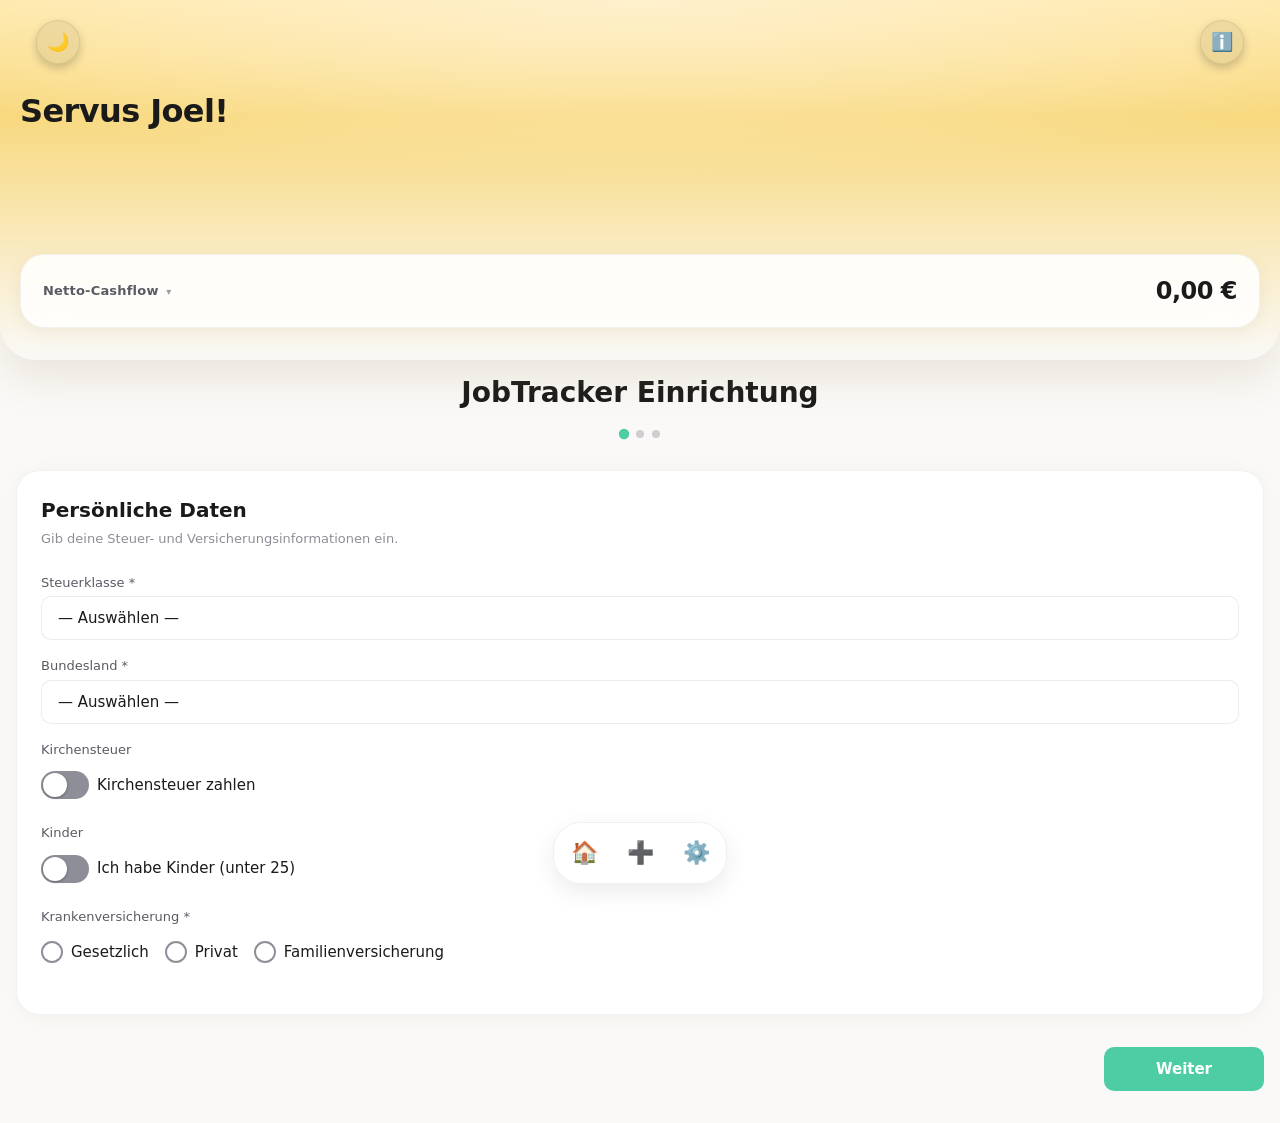
==== index.html @ dda72573 "v3.1.0 — gradient header, light mode warmth, layout cleanup" ====
<!DOCTYPE html>
<html lang="de">
<head>
  <meta charset="UTF-8">
  <meta name="viewport" content="width=device-width, initial-scale=1.0, user-scalable=no">
  <meta name="theme-color" content="#0a0a1a">
  <meta name="apple-mobile-web-app-capable" content="yes">
  <meta name="apple-mobile-web-app-status-bar-style" content="black-translucent">
  <meta name="apple-mobile-web-app-title" content="JobTracker">
  <link rel="manifest" href="manifest.json">
  <link rel="apple-touch-icon" href="icons/icon-192.png">
  <link rel="stylesheet" href="style.css?v=3.1.0">
  
  <!-- Apple Touch Startup Images for modern iPhones (high-fidelity glowing inline SVGs) -->
  <link rel="apple-touch-startup-image" href="data:image/svg+xml;utf8,<svg xmlns='http://www.w3.org/2000/svg' width='393' height='852' viewBox='0 0 393 852'><rect width='100%25' height='100%25' fill='%230a0a1a'/><g transform='translate(196.5, 426)'><circle r='50' fill='%230f0f2f' stroke='%234ecca3' stroke-width='2'/><path d='M-15,-10 h30 a3,3 0 0,1 3,3 v20 a3,3 0 0,1 -3,3 h-30 a3,3 0 0,1 -3,-3 v-20 a3,3 0 0,1 3,-3' fill='none' stroke='%234ecca3' stroke-width='2.5'/><path d='M-7,-10 v-4 a2,2 0 0,1 2,-2 h10 a2,2 0 0,1 2,2 v4' fill='none' stroke='%234ecca3' stroke-width='2'/><text y='90' font-family='-apple-system, BlinkMacSystemFont, sans-serif' font-size='24' font-weight='bold' fill='%23ffffff' text-anchor='middle' letter-spacing='1'>JobTracker</text><text y='115' font-family='-apple-system, BlinkMacSystemFont, sans-serif' font-size='12' fill='%23a0a0b0' text-anchor='middle'>Mobiles Schicht-Tracking</text></g></svg>" media='(device-width: 393px) and (device-height: 852px) and (-webkit-device-pixel-ratio: 3)'>
  <link rel="apple-touch-startup-image" href="data:image/svg+xml;utf8,<svg xmlns='http://www.w3.org/2000/svg' width='430' height='932' viewBox='0 0 430 932'><rect width='100%25' height='100%25' fill='%230a0a1a'/><g transform='translate(215, 466)'><circle r='50' fill='%230f0f2f' stroke='%234ecca3' stroke-width='2'/><path d='M-15,-10 h30 a3,3 0 0,1 3,3 v20 a3,3 0 0,1 -3,3 h-30 a3,3 0 0,1 -3,-3 v-20 a3,3 0 0,1 3,-3' fill='none' stroke='%234ecca3' stroke-width='2.5'/><path d='M-7,-10 v-4 a2,2 0 0,1 2,-2 h10 a2,2 0 0,1 2,2 v4' fill='none' stroke='%234ecca3' stroke-width='2'/><text y='90' font-family='-apple-system, BlinkMacSystemFont, sans-serif' font-size='24' font-weight='bold' fill='%23ffffff' text-anchor='middle' letter-spacing='1'>JobTracker</text><text y='115' font-family='-apple-system, BlinkMacSystemFont, sans-serif' font-size='12' fill='%23a0a0b0' text-anchor='middle'>Mobiles Schicht-Tracking</text></g></svg>" media='(device-width: 430px) and (device-height: 932px) and (-webkit-device-pixel-ratio: 3)'>
  <link rel="apple-touch-startup-image" href="data:image/svg+xml;utf8,<svg xmlns='http://www.w3.org/2000/svg' width='390' height='844' viewBox='0 0 390 844'><rect width='100%25' height='100%25' fill='%230a0a1a'/><g transform='translate(195, 422)'><circle r='50' fill='%230f0f2f' stroke='%234ecca3' stroke-width='2'/><path d='M-15,-10 h30 a3,3 0 0,1 3,3 v20 a3,3 0 0,1 -3,3 h-30 a3,3 0 0,1 -3,-3 v-20 a3,3 0 0,1 3,-3' fill='none' stroke='%234ecca3' stroke-width='2.5'/><path d='M-7,-10 v-4 a2,2 0 0,1 2,-2 h10 a2,2 0 0,1 2,2 v4' fill='none' stroke='%234ecca3' stroke-width='2'/><text y='90' font-family='-apple-system, BlinkMacSystemFont, sans-serif' font-size='24' font-weight='bold' fill='%23ffffff' text-anchor='middle' letter-spacing='1'>JobTracker</text><text y='115' font-family='-apple-system, BlinkMacSystemFont, sans-serif' font-size='12' fill='%23a0a0b0' text-anchor='middle'>Mobiles Schicht-Tracking</text></g></svg>" media='(device-width: 390px) and (device-height: 844px) and (-webkit-device-pixel-ratio: 3)'>
  <link rel="apple-touch-startup-image" href="data:image/svg+xml;utf8,<svg xmlns='http://www.w3.org/2000/svg' width='375' height='812' viewBox='0 0 375 812'><rect width='100%25' height='100%25' fill='%230a0a1a'/><g transform='translate(187.5, 406)'><circle r='50' fill='%230f0f2f' stroke='%234ecca3' stroke-width='2'/><path d='M-15,-10 h30 a3,3 0 0,1 3,3 v20 a3,3 0 0,1 -3,3 h-30 a3,3 0 0,1 -3,-3 v-20 a3,3 0 0,1 3,-3' fill='none' stroke='%234ecca3' stroke-width='2.5'/><path d='M-7,-10 v-4 a2,2 0 0,1 2,-2 h10 a2,2 0 0,1 2,2 v4' fill='none' stroke='%234ecca3' stroke-width='2'/><text y='90' font-family='-apple-system, BlinkMacSystemFont, sans-serif' font-size='24' font-weight='bold' fill='%23ffffff' text-anchor='middle' letter-spacing='1'>JobTracker</text><text y='115' font-family='-apple-system, BlinkMacSystemFont, sans-serif' font-size='12' fill='%23a0a0b0' text-anchor='middle'>Mobiles Schicht-Tracking</text></g></svg>" media='(device-width: 375px) and (device-height: 812px) and (-webkit-device-pixel-ratio: 3)'>

  <title>JobTracker</title>
</head>
<body>
  <!-- Header Bar -->
  <header class="app-header">
    <div class="app-header__top">
      <button type="button" id="header-theme-toggle-btn" class="header-menu-btn" aria-label="Theme wechseln">🌙</button>
      <button type="button" id="header-rules-info-btn" class="header-menu-btn header-info-circle-btn" aria-label="Arbeitsrecht-Info">ℹ️</button>
    </div>
    <div class="app-header__greeting-row">
      <h1 class="header-greeting" id="header-greeting-title">Servus Joel!</h1>
    </div>
    <div class="header-balance-card glass-surface">
      <span class="balance-label" id="dashboard-header-balance-label">Netto-Cashflow</span>
      <span class="balance-val" id="dashboard-total-netto">0,00 €</span>
    </div>
  </header>

  <!-- Error banner for localStorage errors -->
  <div id="error-banner" class="error-banner" role="alert" aria-live="assertive">
    <span id="error-banner-message">Speicher nicht verfügbar. Änderungen sind blockiert.</span>
  </div>

  <!-- Toast notification (legacy element, kept for backward compatibility) -->
  <div id="toast" class="toast-legacy" role="status" aria-live="polite" style="display:none;"></div>
  <!-- Toast container (modern stacked toasts) -->
  <div id="toast-container" class="toast-container" role="status" aria-live="polite"></div>

  <!-- Rule Warning Container (fixed-position for live rule-check toasts) -->
  <div id="rule-warning-container" class="rule-warning-container" aria-live="assertive"></div>

  <!-- Update Banner (shown after app update) -->
  <div id="update-banner" class="update-banner" style="display:none;" role="alert">
    <div class="update-banner-content">
      <div class="update-banner-header">
        <span class="update-banner-icon">🎉</span>
        <span class="update-banner-title">Update installiert!</span>
      </div>
      <div class="update-banner-body" id="update-banner-body"></div>
      <button type="button" id="update-banner-close" class="btn btn-primary update-banner-close-btn">Verstanden</button>
    </div>
  </div>

  <!-- View: PWA Install Prompt (shown in browser, hidden when standalone) -->
  <section id="view-pwa-install" class="view-section">
    <div class="pwa-install-container">
      <div class="pwa-install-brand">
        <span class="pwa-install-title">JobTracker</span>
        <svg class="pwa-install-swirl" width="120" height="12" viewBox="0 0 120 12" fill="none">
          <path d="M5 10C25 2 45 2 60 6C75 10 95 10 115 3" stroke="#ffffff" stroke-width="2.5" stroke-linecap="round" opacity="0.85"/>
        </svg>
      </div>
      <p class="pwa-install-subtitle">Für das beste Erlebnis, füge JobTracker zu deinem Home-Bildschirm hinzu.</p>

      <div class="pwa-install-steps">
        <div class="pwa-install-step">
          <div class="pwa-install-step-number">1</div>
          <div class="pwa-install-step-content">
            <div class="pwa-install-step-icon">⋯</div>
            <p class="pwa-install-step-text">Tippe auf die <strong>3 Punkte</strong> (⋯) in der Adressleiste</p>
          </div>
        </div>

        <div class="pwa-install-step">
          <div class="pwa-install-step-number">2</div>
          <div class="pwa-install-step-content">
            <div class="pwa-install-step-icon">⬆️</div>
            <p class="pwa-install-step-text">Tippe auf <strong>„Teilen"</strong></p>
          </div>
        </div>

        <div class="pwa-install-step">
          <div class="pwa-install-step-number">3</div>
          <div class="pwa-install-step-content">
            <div class="pwa-install-step-icon">➕</div>
            <p class="pwa-install-step-text">Scrolle ganz nach unten und tippe auf <strong>„Zum Home-Bildschirm"</strong></p>
          </div>
        </div>

        <div class="pwa-install-step">
          <div class="pwa-install-step-number">4</div>
          <div class="pwa-install-step-content">
            <div class="pwa-install-step-icon">✅</div>
            <p class="pwa-install-step-text">Tippe oben rechts auf <strong>„Hinzufügen"</strong></p>
          </div>
        </div>
      </div>

      <div class="pwa-install-hint">
        <span class="pwa-install-hint-icon">💡</span>
        <span>Öffne danach die App vom Home-Bildschirm — die Einrichtung startet automatisch.</span>
      </div>

      <button type="button" id="pwa-install-skip-btn" class="btn btn-secondary pwa-install-skip">Trotzdem im Browser fortfahren</button>
    </div>
  </section>

  <!-- View: Onboarding -->
  <section id="view-onboarding" class="view-section">
    <h1 class="onboarding-title">JobTracker Einrichtung</h1>

    <!-- Progress Indicator -->
    <div class="onboarding-progress" aria-label="Einrichtungsfortschritt">
      <div class="step-dot active" data-step="1" aria-label="Schritt 1: Persönliche Daten"></div>
      <div class="step-dot" data-step="2" aria-label="Schritt 2: Job-Konfiguration"></div>
      <div class="step-dot" data-step="3" aria-label="Schritt 3: Überprüfung"></div>
    </div>

    <!-- Step 1: Personal Data -->
    <div id="onboarding-step-1" class="onboarding-step glass-surface layer-content" aria-labelledby="step-1-heading">
      <h2 id="step-1-heading">Persönliche Daten</h2>
      <p class="step-description">Gib deine Steuer- und Versicherungsinformationen ein.</p>

      <div class="form-group">
        <label class="form-label" for="onb-steuerklasse">Steuerklasse *</label>
        <select id="onb-steuerklasse" class="form-select" required aria-required="true">
          <option value="">— Auswählen —</option>
          <option value="1">Steuerklasse I</option>
          <option value="2">Steuerklasse II</option>
          <option value="3">Steuerklasse III</option>
          <option value="4">Steuerklasse IV</option>
          <option value="5">Steuerklasse V</option>
          <option value="6">Steuerklasse VI</option>
        </select>
        <span class="field-error" id="error-steuerklasse" role="alert"></span>
      </div>

      <div class="form-group">
        <label class="form-label" for="onb-bundesland">Bundesland *</label>
        <select id="onb-bundesland" class="form-select" required aria-required="true">
          <option value="">— Auswählen —</option>
          <option value="Baden-Württemberg">Baden-Württemberg</option>
          <option value="Bayern">Bayern</option>
          <option value="Berlin">Berlin</option>
          <option value="Brandenburg">Brandenburg</option>
          <option value="Bremen">Bremen</option>
          <option value="Hamburg">Hamburg</option>
          <option value="Hessen">Hessen</option>
          <option value="Mecklenburg-Vorpommern">Mecklenburg-Vorpommern</option>
          <option value="Niedersachsen">Niedersachsen</option>
          <option value="Nordrhein-Westfalen">Nordrhein-Westfalen</option>
          <option value="Rheinland-Pfalz">Rheinland-Pfalz</option>
          <option value="Saarland">Saarland</option>
          <option value="Sachsen">Sachsen</option>
          <option value="Sachsen-Anhalt">Sachsen-Anhalt</option>
          <option value="Schleswig-Holstein">Schleswig-Holstein</option>
          <option value="Thüringen">Thüringen</option>
        </select>
        <span class="field-error" id="error-bundesland" role="alert"></span>
      </div>

      <div class="form-group">
        <label class="form-label">Kirchensteuer</label>
        <div class="toggle-group">
          <label class="toggle-label" for="onb-kirchensteuer">
            <input type="checkbox" id="onb-kirchensteuer" class="toggle-input">
            <span class="toggle-switch"></span>
            <span class="toggle-text">Kirchensteuer zahlen</span>
          </label>
        </div>
      </div>

      <div class="form-group">
        <label class="form-label">Kinder</label>
        <div class="toggle-group">
          <label class="toggle-label" for="onb-has-children">
            <input type="checkbox" id="onb-has-children" class="toggle-input">
            <span class="toggle-switch"></span>
            <span class="toggle-text">Ich habe Kinder (unter 25)</span>
          </label>
        </div>
      </div>

      <div class="form-group">
        <label class="form-label">Krankenversicherung *</label>
        <div class="radio-group" role="radiogroup" aria-required="true">
          <label class="radio-label">
            <input type="radio" name="onb-krankenversicherung" value="gesetzlich" class="radio-input">
            <span class="radio-custom"></span>
            <span class="radio-text">Gesetzlich</span>
          </label>
          <label class="radio-label">
            <input type="radio" name="onb-krankenversicherung" value="privat" class="radio-input">
            <span class="radio-custom"></span>
            <span class="radio-text">Privat</span>
          </label>
          <label class="radio-label">
            <input type="radio" name="onb-krankenversicherung" value="familienversicherung" class="radio-input">
            <span class="radio-custom"></span>
            <span class="radio-text">Familienversicherung</span>
          </label>
        </div>
        <div id="onb-familienversicherung-info" class="onb-job-rules-info" style="display:none;">
          <h4>ℹ️ Familienversicherung 2026</h4>
          <ul>
            <li>Keine eigenen KV/PV-Beiträge</li>
            <li>Einkommensgrenze: max. 565 €/Monat Gesamteinkommen</li>
            <li>Bei Minijob: max. 603 €/Monat</li>
            <li>Achtung: Bei Überschreitung endet die Familienversicherung!</li>
          </ul>
        </div>
        <span class="field-error" id="error-krankenversicherung" role="alert"></span>
      </div>
    </div>

    <!-- Step 2: Job Configuration (merged from old step 2+3) -->
    <div id="onboarding-step-2" class="onboarding-step glass-surface layer-content" style="display:none;" aria-labelledby="step-2-heading">
      <h2 id="step-2-heading">Job-Konfiguration</h2>
      <p class="step-description">Konfiguriere deinen Job.</p>

      <div class="job-step-indicator" id="job-step-indicator">
        <span id="job-step-label">Job 1</span>
      </div>

      <div id="job-config-container">
        <div class="form-group">
          <label class="form-label" for="onb-job-type">Job-Typ *</label>
          <select id="onb-job-type" class="form-select" required aria-required="true">
            <option value="">— Auswählen —</option>
            <option value="KFB">KFB (Kurzfristige Beschäftigung)</option>
            <option value="Minijob">Minijob</option>
            <option value="Teilzeit">Teilzeit</option>
            <option value="Vollzeit">Vollzeit</option>
            <option value="Werkstudent">Werkstudent</option>
          </select>
          <span class="field-error" id="error-job-type" role="alert"></span>
          <div id="onb-job-rules-info" class="onb-job-rules-info" style="display:none;"></div>
        </div>

        <div class="form-group">
          <label class="form-label" for="onb-employer-name">Arbeitgeber *</label>
          <input type="text" id="onb-employer-name" class="form-input" maxlength="100" placeholder="z.B. Café Müller" required aria-required="true">
          <span class="field-error" id="error-employer-name" role="alert"></span>
        </div>

        <div class="form-group">
          <label class="form-label" for="onb-employer-website">Website (für Logo, optional)</label>
          <input type="text" id="onb-employer-website" class="form-input" maxlength="200" placeholder="z.B. mcdonalds.de">
          <div id="onb-logo-preview" class="logo-preview" style="display:none;">
            <img id="onb-logo-img" class="logo-preview-img" alt="Firmenlogo">
            <span class="logo-preview-label">Logo gefunden ✓</span>
          </div>
        </div>

        <div class="form-group">
          <label class="form-label" for="onb-start-date">Startdatum *</label>
          <input type="date" id="onb-start-date" class="form-input" required aria-required="true">
          <span class="field-error" id="error-start-date" role="alert"></span>
        </div>

        <div class="form-group">
          <label class="form-label">Gehaltsart *</label>
          <div class="radio-group" role="radiogroup" aria-required="true">
            <label class="radio-label">
              <input type="radio" name="onb-salary-type" value="hourly" class="radio-input">
              <span class="radio-custom"></span>
              <span class="radio-text">Stundenlohn</span>
            </label>
            <label class="radio-label">
              <input type="radio" name="onb-salary-type" value="fixed" class="radio-input">
              <span class="radio-custom"></span>
              <span class="radio-text">Festgehalt</span>
            </label>
            <label class="radio-label">
              <input type="radio" name="onb-salary-type" value="daily" class="radio-input">
              <span class="radio-custom"></span>
              <span class="radio-text">Tagessatz</span>
            </label>
          </div>
          <span class="field-error" id="error-salary-type" role="alert"></span>
        </div>

        <div class="form-group" id="onb-hourly-rate-group" style="display:none;">
          <label class="form-label" for="onb-hourly-rate">Stundenlohn (€) *</label>
          <input type="number" id="onb-hourly-rate" class="form-input" min="0.01" max="999.99" step="0.01" placeholder="12,50">
          <span class="field-error" id="error-hourly-rate" role="alert"></span>
        </div>

        <div class="form-group" id="onb-daily-rate-group" style="display:none;">
          <label class="form-label" for="onb-daily-rate">Standard-Tagessatz (€)</label>
          <input type="number" id="onb-daily-rate" class="form-input" min="0.01" max="99999.99" step="0.01" placeholder="z.B. 450,00">
          <span class="form-hint">Optional — kann bei jedem Eintrag individuell angepasst werden.</span>
        </div>

        <div class="form-group optional-section">
          <h3 class="optional-heading">Optionale Einstellungen</h3>

          <div class="toggle-group">
            <label class="toggle-label" for="onb-has-provision">
              <input type="checkbox" id="onb-has-provision" class="toggle-input">
              <span class="toggle-switch"></span>
              <span class="toggle-text">Provision erfassen</span>
            </label>
          </div>

          <div class="toggle-group">
            <label class="toggle-label" for="onb-has-tips">
              <input type="checkbox" id="onb-has-tips" class="toggle-input">
              <span class="toggle-switch"></span>
              <span class="toggle-text">Trinkgeld erfassen</span>
            </label>
          </div>

          <div class="form-group">
            <label class="form-label" for="onb-vacation-days">Urlaubsanspruch (Tage/Jahr)</label>
            <input type="number" id="onb-vacation-days" class="form-input" min="0" max="365" step="1" placeholder="0">
          </div>

          <div class="form-group">
            <label class="form-label" for="onb-billing-day">Abrechnungstag (Tag im Monat)</label>
            <input type="number" id="onb-billing-day" class="form-input" min="1" max="31" step="1" placeholder="z.B. 20">
            <span class="form-hint">Ab diesem Tag zählt der nächste Monat. Leer = Monatsende.</span>
          </div>

          <div class="toggle-group">
            <label class="toggle-label" for="onb-sick-tracking">
              <input type="checkbox" id="onb-sick-tracking" class="toggle-input">
              <span class="toggle-switch"></span>
              <span class="toggle-text">Krankheitstage erfassen</span>
            </label>
          </div>
        </div>
      </div>

      <!-- Configured jobs list -->
      <div id="onb-configured-jobs" class="onb-configured-jobs"></div>

      <!-- Add another job button -->
      <button type="button" id="onb-add-another-job" class="btn btn-secondary onb-add-job-btn">+ Weiteren Job hinzufügen</button>
    </div>

    <!-- Step 3: Review & Confirm (was step 4) -->
    <div id="onboarding-step-3" class="onboarding-step glass-surface layer-content" style="display:none;" aria-labelledby="step-3-heading">
      <h2 id="step-3-heading">Überprüfung & Bestätigung</h2>
      <p class="step-description">Bitte überprüfe deine Konfiguration vor dem Absenden.</p>

      <div id="onboarding-review-content" class="review-content">
        <!-- Dynamically populated by OnboardingModule -->
      </div>

      <span class="field-error" id="error-onboarding-submit" role="alert"></span>
    </div>

    <!-- Navigation Buttons -->
    <div class="onboarding-nav">
      <button type="button" id="onb-btn-back" class="btn btn-secondary" style="visibility:hidden;" aria-label="Zum vorherigen Schritt">Zurück</button>
      <button type="button" id="onb-btn-next" class="btn btn-primary" aria-label="Zum nächsten Schritt">Weiter</button>
    </div>
  </section>

  <!-- View: Daily Tracking (Übersicht) -->
  <section id="view-daily" class="view-section">
    <div class="scroll-content" id="view-daily-scroll">
      <!-- Pull-to-Refresh Spinner (iOS-style) -->
      <div id="pull-refresh-indicator" class="pull-spinner" aria-hidden="true">
        <svg class="pull-spinner__svg" viewBox="0 0 24 24" width="24" height="24">
          <circle class="pull-spinner__circle" cx="12" cy="12" r="10" fill="none" stroke="currentColor" stroke-width="2.5" stroke-linecap="round" stroke-dasharray="50" stroke-dashoffset="20"/>
        </svg>
      </div>

      <!-- Dashboard Edit Done Button (shown in edit mode) -->
      <button id="dashboard-edit-done" class="dashboard-edit-done" type="button">✓ Fertig</button>

      <!-- Dashboard Grid: 2-column CSS grid; small widgets span 1 col, full widgets span both -->
      <div class="dashboard-grid" id="dashboard-grid">

      <!-- Gesamtübersicht Card -->
      <div id="daily-dashboard" class="glass-surface layer-content daily-dashboard-card" data-reorderable="true" data-widget-id="gesamtuebersicht" data-widget-size="full">
        <div class="dashboard-header-row">
          <h2 class="daily-section-title">Übersicht</h2>
          <button type="button" id="dashboard-period-toggle" class="dashboard-period-btn" aria-label="Zeitraum wechseln">
            <span id="dashboard-period-label">Aktueller Monat</span>
          </button>
          <button type="button" id="dashboard-source-toggle" class="dashboard-period-btn dashboard-source-btn" aria-label="Datenquelle wechseln" hidden>
            <span id="dashboard-source-label">Tatsächlich</span>
          </button>
        </div>

        <div class="dashboard-brutto-hours-strip">
          <div class="strip-item">
            <span class="strip-label">Brutto-Einkommen</span>
            <span class="strip-val" id="dashboard-total-brutto">0,00 €</span>
          </div>
          <div class="strip-item" id="stat-stunden-root">
            <span class="strip-label" id="dashboard-hours-label">Geleistete Stunden</span>
            <span class="strip-val" id="dashboard-total-hours">0</span>
          </div>
        </div>

        <!-- Steuer-Simulator Panel (gorgeous full-width glass panel inside the card) -->
        <!-- Steuer-Simulator Panel (gorgeous full-width glass panel inside the card) -->
        <div id="dashboard-simulator-panel" class="dashboard-simulator-panel collapsed">
          <div class="simulator-header" id="simulator-toggle-header" style="cursor: pointer;">
            <span class="simulator-title">
              <span class="simulator-toggle-arrow">▸</span> ✨ Steuer-Simulator
            </span>
            
            <!-- Compact display when collapsed -->
            <div id="simulator-compact-summary" class="simulator-compact-summary" style="display: none;">
              <span id="simulator-compact-delta-val">+0 Std.</span>
              <span id="simulator-compact-delta-money">( +0,00 € )</span>
            </div>
            
            <!-- Full Delta Badge when expanded -->
            <div id="simulator-delta-badge" class="simulator-delta-badge" style="display: none;">
              <span id="simulator-delta-value">+0,00 € Netto</span>
            </div>
          </div>
          
          <!-- Collapsible content container -->
          <div id="simulator-collapsible-content" class="simulator-collapsible-content" style="display: none;">
            <div class="simulator-controls-row">
              <button type="button" class="simulator-btn simulator-btn--minus" id="dashboard-hours-down" aria-label="Simulation verringern">−</button>
              
              <div class="simulator-slider-container">
                <input type="range" id="dashboard-hours-slider" class="simulator-range-slider" min="0" max="100" value="0" step="1" aria-label="Simulierte Zusatzstunden">
                <div class="simulator-slider-labels">
                  <span id="slider-min-label">0</span>
                  <span id="slider-max-label">100</span>
                </div>
              </div>
              
              <button type="button" class="simulator-btn simulator-btn--plus" id="dashboard-hours-up" aria-label="Simulation erhöhen">＋</button>
            </div>
            
            <div class="simulator-footer">
              <span id="dashboard-hours-sim-info" class="simulator-info-text">Zusatzleistung simulieren</span>
              <button type="button" id="dashboard-hours-reset" class="simulator-reset-btn" aria-label="Simulation zurücksetzen">↺ Zurücksetzen</button>
            </div>
          </div>
        </div>

        <!-- Brutto/Netto Rechner Dropdown -->
        <details class="dashboard-details-dropdown" id="dashboard-netto-details">
          <summary class="dashboard-details-toggle">💰 Abzüge & Netto-Details</summary>
          <div class="dashboard-details-content" id="dashboard-netto-breakdown">
            <p class="dashboard-details-empty">Füge Arbeitstage hinzu, um die Berechnung zu sehen.</p>
          </div>
        </details>

        <!-- Urlaub & Krankheit -->
        <div class="dashboard-absence-row" id="dashboard-absence-row">
          <div class="dashboard-absence-item" id="dashboard-vacation-item" style="display:none;">
            <span class="dashboard-absence-icon">🏖️</span>
            <span class="dashboard-absence-label">Urlaubstage</span>
            <span class="dashboard-absence-value" id="dashboard-total-vacation">0</span>
          </div>
          <div class="dashboard-absence-item" id="dashboard-sick-item" style="display:none;">
            <span class="dashboard-absence-icon">🤒</span>
            <span class="dashboard-absence-label">Krankheitstage</span>
            <span class="dashboard-absence-value" id="dashboard-total-sick">0</span>
          </div>
        </div>

        <div class="dashboard-extras-row">
          <span class="dashboard-extra-item" id="dashboard-total-tips">Trinkgeld: 0,00 €</span>
          <span id="sparkline-tip-container" class="sparkline-container"></span>
          <span class="dashboard-extra-item" id="dashboard-total-provision">Provision: 0,00 €</span>
          <span id="sparkline-provision-container" class="sparkline-container"></span>
        </div>
      </div>

      <!-- Minijob Forecast Widget -->
      <div id="minijob-forecast-widget" class="glass-surface layer-content forecast-widget forecast-widget--hidden" data-reorderable="true" data-widget-id="minijob-forecast" data-widget-size="full">
        <h3 class="forecast-widget__title">📊 Minijob-Jahresprognose</h3>
        <div class="forecast-widget__stats">
          <div class="forecast-widget__stat">
            <span class="forecast-widget__label">Bisher (YTD)</span>
            <span class="forecast-widget__value" id="minijob-forecast-ytd">0,00 €</span>
          </div>
          <div class="forecast-widget__stat">
            <span class="forecast-widget__label">Hochrechnung</span>
            <span class="forecast-widget__value" id="minijob-forecast-projected">0,00 €</span>
          </div>
          <div class="forecast-widget__stat">
            <span class="forecast-widget__label">Verbleibend</span>
            <span class="forecast-widget__value" id="minijob-forecast-remaining">7.236,00 €</span>
          </div>
        </div>

        <div class="forecast-widget__footer">
          <span id="minijob-forecast-status" class="forecast-status forecast-status--safe" aria-label="Status"></span>
          <span id="minijob-forecast-warning" class="forecast-widget__warning" style="display:none;"></span>
        </div>
      </div>

      <!-- Job Cards Container -->
      <div id="job-cards-container" data-reorderable="true" data-widget-id="job-cards" data-widget-size="full">
        <!-- Dynamically populated by job card rendering modules -->
        <div class="glass-surface layer-content daily-no-jobs-card" id="daily-no-jobs">
          <div class="daily-no-jobs-content">
            <span class="daily-no-jobs-icon">💼</span>
            <h3 class="daily-no-jobs-heading">Keine Jobs konfiguriert</h3>
            <p class="daily-no-jobs-text">Füge deinen ersten Job in den Einstellungen hinzu.</p>
          </div>
        </div>
      </div>

      </div><!-- /.dashboard-grid -->

    </div>
  </section>

  <!-- View: Monthly Overview -->
  <section id="view-monthly" class="view-section">
    <div class="scroll-content">
      <div class="glass-surface layer-content monthly-selector-card">
        <div class="monthly-selector">
          <button type="button" id="monthly-prev-btn" class="btn btn-secondary monthly-nav-btn" aria-label="Vorheriger Monat">‹</button>
          <span id="monthly-current-label" class="monthly-current-label">Januar 2026</span>
          <button type="button" id="monthly-next-btn" class="btn btn-secondary monthly-nav-btn" aria-label="Nächster Monat">›</button>
        </div>
      </div>

      <div class="glass-surface layer-content monthly-card">
        <h2 class="monthly-section-title">Gesamt (Alle Jobs)</h2>
        <div class="monthly-aggregate-stats">
          <div class="monthly-stat">
            <span class="monthly-stat-value" id="monthly-agg-hours">0</span>
            <span class="monthly-stat-label">Stunden</span>
          </div>
          <div class="monthly-stat">
            <span class="monthly-stat-value" id="monthly-agg-brutto">0,00 €</span>
            <span class="monthly-stat-label">Brutto</span>
          </div>
          <div class="monthly-stat">
            <span class="monthly-stat-value" id="monthly-agg-netto">0,00 €</span>
            <span class="monthly-stat-label">Netto</span>
          </div>
        </div>
        <div class="monthly-extras-row">
          <span class="monthly-extra-item" id="monthly-agg-provisions">Provision: 0,00 €</span>
          <span class="monthly-extra-item" id="monthly-agg-tips">Trinkgeld: 0,00 €</span>
        </div>
      </div>

      <!-- Per-job monthly summaries -->
      <div id="monthly-job-summaries" class="monthly-job-summaries">
      </div>

      <!-- Day-by-day list -->
      <div class="glass-surface layer-content monthly-card">
        <h2 class="monthly-section-title" id="monthly-day-list-title">Tag für Tag</h2>
        <div id="monthly-day-list" class="monthly-day-list">
          <p class="monthly-empty-state">Keine Einträge für diesen Monat.</p>
        </div>
      </div>
    </div>
  </section>

  <!-- View: Yearly Overview -->
  <section id="view-yearly" class="view-section">
    <div class="scroll-content">
      <div class="glass-surface layer-content yearly-selector-card">
        <div class="yearly-selector">
          <button type="button" id="yearly-prev-btn" class="btn btn-secondary yearly-nav-btn" aria-label="Vorheriges Jahr">◀</button>
          <span id="yearly-year-label" class="yearly-year-label">2026</span>
          <button type="button" id="yearly-next-btn" class="btn btn-secondary yearly-nav-btn" aria-label="Nächstes Jahr">▶</button>
        </div>
      </div>

      <div class="glass-surface layer-content yearly-aggregate-card">
        <h2 class="yearly-section-title">Jahresgesamt (Alle Jobs)</h2>
        <div class="yearly-aggregate-stats">
          <div class="yearly-stat">
            <span class="yearly-stat-value" id="yearly-total-hours">0</span>
            <span class="yearly-stat-label">Stunden gesamt</span>
          </div>
          <div class="yearly-stat">
            <span class="yearly-stat-value" id="yearly-total-days">0</span>
            <span class="yearly-stat-label">Arbeitstage</span>
          </div>
          <div class="yearly-stat">
            <span class="yearly-stat-value" id="yearly-total-brutto">0,00 €</span>
            <span class="yearly-stat-label">Brutto</span>
          </div>
          <div class="yearly-stat">
            <span class="yearly-stat-value" id="yearly-total-netto">0,00 €</span>
            <span class="yearly-stat-label">Netto</span>
          </div>
        </div>
        <div class="yearly-extras-row">
          <div class="yearly-extra-item">
            <span class="yearly-extra-label">Provision gesamt</span>
            <span class="yearly-extra-value" id="yearly-total-provision">0,00 €</span>
          </div>
          <div class="yearly-extra-item">
            <span class="yearly-extra-label">Trinkgeld gesamt</span>
            <span class="yearly-extra-value" id="yearly-total-tips">0,00 €</span>
          </div>
        </div>
        <div class="yearly-extras-row">
          <div class="yearly-extra-item">
            <span class="yearly-extra-label">Urlaubstage</span>
            <span class="yearly-extra-value" id="yearly-total-vacation">0</span>
          </div>
          <div class="yearly-extra-item">
            <span class="yearly-extra-label">Krankheitstage</span>
            <span class="yearly-extra-value" id="yearly-total-sick">0</span>
          </div>
        </div>
      </div>

      <div id="yearly-jobs-container">
        <p class="yearly-empty-state" id="yearly-no-jobs">Keine Jobs konfiguriert.</p>
      </div>

    </div>
  </section>

  <!-- View: Entry (Eintragen) -->
  <section id="view-entry" class="view-section">
    <div class="scroll-content">
      <h1 class="entry-title">Eintragen</h1>

      <!-- Punch Clock (full-width horizontal tile) -->
      <div id="punch-clock-container" class="punch-clock">
        <div class="punch-clock-tile">
          <div class="punch-ring-container">
            <svg class="punch-ring" viewBox="0 0 100 100" aria-hidden="true">
              <circle class="punch-ring__bg-depth" cx="50" cy="50" r="44"></circle>
              <circle class="punch-ring__bg" cx="50" cy="50" r="44"></circle>
              <circle class="punch-ring__progress" id="punch-ring-progress" cx="50" cy="50" r="44"></circle>
            </svg>
            <button type="button" id="punch-center-btn" class="punch-center-btn" aria-label="Schicht starten">
              <span class="punch-center-icon" id="punch-center-icon" aria-hidden="true"><svg width="20" height="20" viewBox="0 0 24 24" fill="currentColor"><path d="M8 5v14l11-7z"/></svg></span>
            </button>
          </div>
          <div class="punch-bottom-area" id="punch-bottom-area">
            <span class="punch-tile-title">Schicht</span>
            <span class="punch-prelabel">Tippe zum Starten</span>
          </div>
          <button type="button" id="punch-skip-btn" class="punch-skip-btn" style="display:none;">Überspringen</button>
          <!-- Inline extras form (shown after shift end if tip/provision enabled) -->
          <div id="punch-extras-form" class="punch-extras-form" style="display:none;"></div>
          <!-- 16-hour warning banner overlay -->
          <div id="punch-warning-banner" class="punch-warning" style="display:none;" role="alert">
            <p>⚠️ Schicht läuft seit über 16 Stunden. Vergessen zu beenden?</p>
            <div class="punch-warning-actions">
              <button type="button" id="punch-warning-end-btn" class="btn btn-danger">Schicht beenden</button>
              <button type="button" id="punch-warning-continue-btn" class="btn btn-secondary">Weiter arbeiten</button>
            </div>
          </div>
        </div>
      </div>

      <!-- Shift Templates -->
      <div class="glass-surface layer-content entry-templates-card" id="entry-templates-card">
        <div class="entry-templates-header">
          <h2 class="entry-section-title">⚡ Schnelleintrag</h2>
        </div>
        <div class="entry-templates-list" id="entry-templates-list"></div>
        <button type="button" id="entry-create-template-btn" class="btn btn-secondary" style="width:100%;margin-top:var(--spacing-sm);">+ Neue Vorlage erstellen</button>
      </div>

      <!-- Quick Entry Form -->
      <div class="glass-surface layer-content entry-form-card">
        <h2 class="entry-section-title" id="entry-form-title">Neuer Eintrag</h2>
        <div class="form-group" id="entry-template-name-group" style="display:none;">
          <label class="form-label" for="entry-template-name">Vorlagen-Name *</label>
          <input type="text" id="entry-template-name" class="form-input" maxlength="50" placeholder="z.B. Frühschicht 8h">
        </div>
        <form id="entry-form" novalidate>
          <div class="form-group">
            <label class="form-label" for="entry-job">Job *</label>
            <select id="entry-job" class="form-select" required></select>
          </div>
          <div class="form-group">
            <label class="form-label" for="entry-date">Datum *</label>
            <div class="entry-date-nav">
              <button type="button" id="entry-date-prev" class="btn btn-secondary entry-date-nav-btn" aria-label="Vorheriger Tag">‹</button>
              <input type="date" id="entry-date" class="form-input" required>
              <button type="button" id="entry-date-next" class="btn btn-secondary entry-date-nav-btn" aria-label="Nächster Tag">›</button>
            </div>
          </div>
          <div class="form-group">
            <label class="form-label" for="entry-status">Status</label>
            <select id="entry-status" class="form-select">
              <option value="worked">Gearbeitet</option>
              <option value="vacation">Urlaub</option>
              <option value="sick">Krank</option>
              <option value="not_worked">Nicht gearbeitet</option>
            </select>
          </div>
          <div class="form-group" id="entry-hours-group">
            <label class="form-label" for="entry-hours">Stunden *</label>
            <input type="number" id="entry-hours" class="form-input" min="0.25" max="24" step="0.25" placeholder="z.B. 8">
          </div>
          <div class="form-group" id="entry-daily-rate-group" style="display:none;">
            <label class="form-label" for="entry-daily-rate">Tagessatz (€) *</label>
            <input type="number" id="entry-daily-rate" class="form-input" min="0.01" max="99999.99" step="0.01" placeholder="z.B. 450,00">
          </div>
          <div class="form-group" id="entry-provision-group" style="display:none;">
            <label class="form-label" for="entry-provision">Provision (€)</label>
            <input type="number" id="entry-provision" class="form-input" min="0" step="0.01" placeholder="0,00">
          </div>
          <div class="form-group" id="entry-tip-group" style="display:none;">
            <label class="form-label" for="entry-tip">Trinkgeld (€)</label>
            <input type="number" id="entry-tip" class="form-input" min="0" step="0.01" placeholder="0,00">
          </div>
          <div class="form-actions">
            <button type="submit" id="entry-submit-btn" class="btn btn-primary" style="width:100%;">Eintrag speichern</button>
            <button type="button" id="entry-save-template-btn" class="btn btn-primary" style="width:100%;display:none;background:var(--color-accent-blue);">💾 Vorlage speichern</button>
            <button type="button" id="entry-cancel-template-btn" class="btn btn-secondary" style="width:100%;display:none;">Abbrechen</button>
          </div>
          <span class="field-error" id="entry-error" aria-live="polite"></span>
        </form>
      </div>

      <!-- Recent Entries -->
      <div class="glass-surface layer-content entry-recent-card">
        <div class="entry-recent-header">
          <h2 class="entry-section-title">Letzte Einträge</h2>
          <select id="entry-history-filter" class="entry-history-filter" aria-label="Zeitraum filtern">
            <option value="all">Alle</option>
            <option value="current_month" selected>Aktueller Monat</option>
            <option value="last_month">Letzter Monat</option>
            <!-- Other months are populated dynamically -->
          </select>
        </div>
        <div id="entry-recent-list" class="entry-recent-list">
          <p class="entry-empty-state">Noch keine Einträge vorhanden.</p>
        </div>
      </div>
    </div>
  </section>

  <!-- View: Settings (Einstellungen) -->
  <section id="view-settings" class="view-section">
    <div class="scroll-content">
      <h1 class="settings-title">Einstellungen</h1>

      <!-- Year-Change Rule Confirmation Prompt (Req 13.5, 13.6) -->
      <div id="year-change-prompt" class="glass-surface layer-content settings-card year-change-card" style="display:none;" role="alert" aria-live="polite">
        <h3 class="year-change-heading">⚠️ Jahreswechsel-Bestätigung</h3>
        <p class="year-change-description">Die Regelparameter für <span id="year-change-year"></span> sind:</p>
        <div id="year-change-params" class="year-change-params"></div>
        <p class="year-change-note">Bitte bestätige die Parameter für das neue Jahr oder verwerfe die Meldung.</p>
        <div class="year-change-actions">
          <button id="year-change-confirm-btn" class="btn btn-primary" type="button">Bestätigen</button>
          <button id="year-change-dismiss-btn" class="btn btn-secondary" type="button">Später</button>
        </div>
      </div>

      <!-- Version & Changelog Section (moved to top so users see new updates first) -->
      <div class="glass-surface layer-content settings-card">
        <h2 class="settings-section-title">Version & Updates</h2>
        <div class="settings-version-info">
          <span class="settings-version-label">Aktuelle Version</span>
          <span class="settings-version-number" id="settings-app-version">2.8.0</span>
        </div>
        <details class="settings-changelog" id="settings-changelog">
          <summary class="settings-changelog-toggle">📋 Was ist neu?</summary>
          <div class="settings-changelog-content" id="settings-changelog-content"></div>
        </details>
      </div>

      <!-- Preferences -->
      <div class="glass-surface layer-content settings-card">
        <h2 class="settings-section-title">Einstellungen</h2>
        <div class="toggle-group">
          <label class="toggle-label" for="haptic-toggle">
            <input type="checkbox" id="haptic-toggle" class="toggle-input" checked>
            <span class="toggle-switch"></span>
            <span class="toggle-text">Haptisches Feedback</span>
          </label>
        </div>
        <p id="haptic-unsupported-hint" class="form-hint haptic-unsupported-hint" style="display:none;">⚠️ Nicht unterstützt auf diesem Gerät (z. B. iOS Safari).</p>
        <div class="settings-test-row">
          <button type="button" id="haptic-test-btn" class="btn btn-secondary">📳 Test Vibration</button>
          <button type="button" id="notification-test-btn" class="btn btn-secondary">🔔 Test-Benachrichtigung senden</button>
        </div>
      </div>

      <!-- V3.0 Gradient Rebranding Theme Selector -->
      <div class="glass-surface layer-content settings-card">
        <h2 class="settings-section-title">✨ Gradient-Design</h2>
        <p class="settings-section-subtitle">Wähle deinen bevorzugten Farbverlauf für die Kopfzeile:</p>
        <div class="gradient-theme-options" id="gradient-theme-options">
          <button type="button" class="gradient-option active" data-gradient="warmth" style="background: linear-gradient(135deg, #f4d989 0%, #f0c764 100%);" aria-label="Warmth (Standard)"></button>
          <button type="button" class="gradient-option" data-gradient="emerald" style="background: linear-gradient(135deg, #6ee0bf 0%, #2eb59a 100%);" aria-label="Emerald"></button>
          <button type="button" class="gradient-option" data-gradient="sunset" style="background: linear-gradient(135deg, #ff9f7a 0%, #ef6c5b 100%);" aria-label="Sunset"></button>
          <button type="button" class="gradient-option" data-gradient="ocean" style="background: linear-gradient(135deg, #8fb4ff 0%, #5b8def 100%);" aria-label="Ocean"></button>
          <button type="button" class="gradient-option" data-gradient="lavender" style="background: linear-gradient(135deg, #c5a8ec 0%, #9b7fd1 100%);" aria-label="Lavender"></button>
          <button type="button" class="gradient-option" data-gradient="monochrome" style="background: linear-gradient(135deg, #4a4d5b 0%, #2a2c36 100%);" aria-label="Monochrome"></button>
        </div>
      </div>

      <!-- Notifications -->
      <div class="glass-surface layer-content settings-card">
        <h2 class="settings-section-title">🔔 Benachrichtigungen</h2>

        <button type="button" id="notif-enable-btn" class="btn btn-primary" style="display:none;">Benachrichtigungen aktivieren</button>
        <p id="notif-blocked-hint" class="form-hint" style="display:none;">⚠️ Benachrichtigungen sind blockiert. Bitte in den Browser-Einstellungen erlauben.</p>

        <div class="toggle-group">
          <label class="toggle-label" for="notif-evening-toggle">
            <input type="checkbox" id="notif-evening-toggle" class="toggle-input" checked>
            <span class="toggle-switch"></span>
            <span class="toggle-text">Tägliche Erinnerung am Abend</span>
          </label>
        </div>
        <div class="form-group" id="notif-evening-time-group">
          <label class="form-label" for="notif-evening-time">Uhrzeit</label>
          <input type="time" id="notif-evening-time" class="form-input" value="22:00">
          <span class="form-hint">Wenn du um diese Zeit noch keine Stunden für heute eingetragen hast, erinnert dich JobTracker.</span>
        </div>

        <div class="toggle-group">
          <label class="toggle-label" for="notif-morning-toggle">
            <input type="checkbox" id="notif-morning-toggle" class="toggle-input">
            <span class="toggle-switch"></span>
            <span class="toggle-text">Morgens-Erinnerung an Schichten</span>
          </label>
        </div>
        <div class="form-group" id="notif-morning-time-group" style="display:none;">
          <label class="form-label" for="notif-morning-time">Uhrzeit</label>
          <input type="time" id="notif-morning-time" class="form-input" value="07:00">
          <span class="form-hint">Du wirst um diese Zeit erinnert wenn du heute eine Schicht hast.</span>
        </div>

        <div class="toggle-group">
          <label class="toggle-label" for="notif-geo-toggle">
            <input type="checkbox" id="notif-geo-toggle" class="toggle-input" checked>
            <span class="toggle-switch"></span>
            <span class="toggle-text">Standort-Erinnerungen</span>
          </label>
        </div>

        <div class="toggle-group">
          <label class="toggle-label" for="notif-rule-toggle">
            <input type="checkbox" id="notif-rule-toggle" class="toggle-input" checked>
            <span class="toggle-switch"></span>
            <span class="toggle-text">Regel-Warnungen (Werkstudent / Minijob)</span>
          </label>
        </div>

        <div class="toggle-group">
          <label class="toggle-label" for="notif-minijob-toggle">
            <input type="checkbox" id="notif-minijob-toggle" class="toggle-input" checked>
            <span class="toggle-switch"></span>
            <span class="toggle-text">Minijob-Jahresprognose-Warnung</span>
          </label>
        </div>
      </div>

      <!-- Theme Toggle -->
      <div class="glass-surface layer-content settings-card">
        <h2 class="settings-section-title">Darstellung</h2>
        <div class="theme-toggle-group">
          <label class="form-label" id="theme-toggle-label">Design</label>
          <div class="theme-toggle-options" role="radiogroup" aria-labelledby="theme-toggle-label">
            <button class="theme-option" data-theme="system" type="button" role="radio" aria-checked="false">
              <span class="theme-option-icon">🖥️</span>
              <span class="theme-option-label">System</span>
            </button>
            <button class="theme-option" data-theme="light" type="button" role="radio" aria-checked="false">
              <span class="theme-option-icon">☀️</span>
              <span class="theme-option-label">Hell</span>
            </button>
            <button class="theme-option active" data-theme="dark" type="button" role="radio" aria-checked="true">
              <span class="theme-option-icon">🌙</span>
              <span class="theme-option-label">Dunkel</span>
            </button>
          </div>
        </div>
        <div class="accent-color-group">
          <label class="form-label">Akzentfarbe</label>
          <div class="accent-color-options" id="accent-color-options">
            <button class="accent-color-btn active" data-color="#4ecca3" type="button" style="background:#4ecca3;" aria-label="Grün"></button>
            <button class="accent-color-btn" data-color="#3b82f6" type="button" style="background:#3b82f6;" aria-label="Blau"></button>
            <button class="accent-color-btn" data-color="#8b5cf6" type="button" style="background:#8b5cf6;" aria-label="Lila"></button>
            <button class="accent-color-btn" data-color="#f59e0b" type="button" style="background:#f59e0b;" aria-label="Orange"></button>
            <button class="accent-color-btn" data-color="#ef4444" type="button" style="background:#ef4444;" aria-label="Rot"></button>
            <button class="accent-color-btn" data-color="#ec4899" type="button" style="background:#ec4899;" aria-label="Pink"></button>
            <button class="accent-color-btn" data-color="#14b8a6" type="button" style="background:#14b8a6;" aria-label="Türkis"></button>
          </div>
        </div>
      </div>

      <!-- Job List Section -->
      <div class="glass-surface layer-content settings-card">
        <div class="settings-section-header">
          <h2 class="settings-section-title">Jobs</h2>
          <button id="settings-add-job-btn" class="btn btn-primary" type="button">+ Job hinzufügen</button>
        </div>
        <div id="settings-job-list" class="settings-job-list">
          <p class="settings-empty-state">Keine Jobs konfiguriert. Füge deinen ersten Job hinzu.</p>
        </div>
      </div>

      <!-- Job Form (Add/Edit) -->
      <div id="settings-job-form-container" class="glass-surface layer-content settings-card" style="display:none;">
        <h2 id="settings-job-form-title" class="settings-section-title">Job hinzufügen</h2>
        <form id="settings-job-form" novalidate>
          <input type="hidden" id="settings-job-id" value="">

          <div class="form-group">
            <label class="form-label" for="settings-job-type">Job-Typ *</label>
            <select id="settings-job-type" class="form-select" required aria-required="true">
              <option value="">— Typ auswählen —</option>
              <option value="KFB">KFB</option>
              <option value="Minijob">Minijob</option>
              <option value="Teilzeit">Teilzeit</option>
              <option value="Vollzeit">Vollzeit</option>
              <option value="Werkstudent">Werkstudent</option>
            </select>
            <span class="field-error" id="settings-job-type-error" aria-live="polite"></span>
          </div>

          <div class="form-group">
            <label class="form-label" for="settings-job-employer">Arbeitgeber *</label>
            <input type="text" id="settings-job-employer" class="form-input" maxlength="100" required aria-required="true" placeholder="z.B. Mustermann GmbH">
            <span class="field-error" id="settings-job-employer-error" aria-live="polite"></span>
          </div>

          <div class="form-group">
            <label class="form-label" for="settings-job-website">Website (für Logo, optional)</label>
            <input type="text" id="settings-job-website" class="form-input" maxlength="200" placeholder="z.B. mcdonalds.de">
            <div id="settings-logo-preview" class="logo-preview" style="display:none;">
              <img id="settings-logo-img" class="logo-preview-img" alt="Firmenlogo">
              <span class="logo-preview-label">Logo gefunden ✓</span>
            </div>
          </div>

          <div class="form-group">
            <label class="form-label" for="settings-job-start-date">Startdatum *</label>
            <input type="date" id="settings-job-start-date" class="form-input" required aria-required="true">
            <span class="field-error" id="settings-job-start-date-error" aria-live="polite"></span>
          </div>

          <div class="form-group">
            <label class="form-label" id="settings-salary-type-label">Gehaltsart *</label>
            <div class="radio-group" role="radiogroup" aria-labelledby="settings-salary-type-label">
              <label class="radio-label">
                <input type="radio" name="settings-salary-type" value="hourly" class="radio-input" checked>
                <span class="radio-custom"></span>
                <span class="radio-text">Stundenlohn</span>
              </label>
              <label class="radio-label">
                <input type="radio" name="settings-salary-type" value="fixed" class="radio-input">
                <span class="radio-custom"></span>
                <span class="radio-text">Festgehalt</span>
              </label>
              <label class="radio-label">
                <input type="radio" name="settings-salary-type" value="daily" class="radio-input">
                <span class="radio-custom"></span>
                <span class="radio-text">Tagessatz</span>
              </label>
            </div>
            <span class="field-error" id="settings-salary-type-error" aria-live="polite"></span>
          </div>

          <div class="form-group" id="settings-hourly-rate-group">
            <label class="form-label" for="settings-job-hourly-rate">Stundenlohn (€) *</label>
            <input type="number" id="settings-job-hourly-rate" class="form-input" min="0.01" max="999.99" step="0.01" placeholder="12,50">
            <span class="field-error" id="settings-job-hourly-rate-error" aria-live="polite"></span>
          </div>

          <div class="form-group" id="settings-fixed-salary-group" style="display:none;">
            <label class="form-label" for="settings-job-fixed-salary">Monatsgehalt (€) *</label>
            <input type="number" id="settings-job-fixed-salary" class="form-input" min="0.01" max="99999.99" step="0.01" placeholder="2500,00">
            <span class="field-error" id="settings-job-fixed-salary-error" aria-live="polite"></span>
          </div>

          <div class="form-group" id="settings-daily-rate-group" style="display:none;">
            <label class="form-label" for="settings-job-daily-rate">Standard-Tagessatz (€)</label>
            <input type="number" id="settings-job-daily-rate" class="form-input" min="0.01" max="99999.99" step="0.01" placeholder="z.B. 450,00">
            <span class="form-hint">Optional — kann bei jedem Eintrag individuell angepasst werden.</span>
          </div>

          <div class="form-group optional-section">
            <h3 class="optional-heading">Optionale Einstellungen</h3>

            <div class="toggle-group">
              <label class="toggle-label" for="settings-job-provision">
                <input type="checkbox" id="settings-job-provision" class="toggle-input">
                <span class="toggle-switch"></span>
                <span class="toggle-text">Provision erfassen</span>
              </label>
            </div>

            <div class="toggle-group">
              <label class="toggle-label" for="settings-job-tips">
                <input type="checkbox" id="settings-job-tips" class="toggle-input">
                <span class="toggle-switch"></span>
                <span class="toggle-text">Trinkgeld erfassen</span>
              </label>
            </div>

            <div class="toggle-group">
              <label class="toggle-label" for="settings-job-sick">
                <input type="checkbox" id="settings-job-sick" class="toggle-input">
                <span class="toggle-switch"></span>
                <span class="toggle-text">Krankheitstage erfassen</span>
              </label>
            </div>

            <div class="form-group">
              <label class="form-label" for="settings-job-vacation">Urlaubsanspruch (Tage/Jahr)</label>
              <input type="number" id="settings-job-vacation" class="form-input" min="0" max="365" step="1" placeholder="0">
              <span class="field-error" id="settings-job-vacation-error" aria-live="polite"></span>
            </div>

            <div class="form-group">
              <label class="form-label" for="settings-job-billing-day">Abrechnungstag (Tag im Monat)</label>
              <input type="number" id="settings-job-billing-day" class="form-input" min="1" max="31" step="1" placeholder="z.B. 20">
              <span class="form-hint">Ab diesem Tag zählt der nächste Monat. Leer = Monatsende.</span>
            </div>

            <div class="form-group optional-section">
              <h3 class="optional-heading">📍 Geo-Erinnerung</h3>
              <p class="form-hint">Erhalte eine Erinnerung wenn du den Arbeitsplatz verlässt.</p>
              <div class="toggle-group">
                <label class="toggle-label" for="settings-job-geo-reminder">
                  <input type="checkbox" id="settings-job-geo-reminder" class="toggle-input">
                  <span class="toggle-switch"></span>
                  <span class="toggle-text">Aktivieren</span>
                </label>
              </div>
              <div id="settings-job-geo-fields" class="geo-fields" style="display:none;">
                <div class="form-group" id="settings-job-geo-group">
                  <label class="form-label">📍 Arbeitsort (für Erinnerungen)</label>
                  <div class="geo-input-row">
                    <input type="text" id="settings-job-geo-address" class="form-input" placeholder="z.B. Alexanderplatz 1, Berlin" autocomplete="off">
                    <button type="button" id="settings-job-geo-locate" class="btn btn-secondary btn-sm" aria-label="Aktuellen Standort verwenden">📍</button>
                  </div>
                  <span class="form-hint geo-status-text" id="settings-job-geo-status"></span>
                  <input type="hidden" id="settings-job-geo-lat" value="">
                  <input type="hidden" id="settings-job-geo-lng" value="">
                </div>
              </div>
            </div>
          </div>

          <div class="form-actions">
            <button type="submit" class="btn btn-primary">Job speichern</button>
            <button type="button" id="settings-job-cancel-btn" class="btn btn-secondary">Abbrechen</button>
            <button type="button" id="settings-job-delete-btn" class="btn btn-danger" style="display:none;">Job löschen</button>
          </div>
        </form>
      </div>

      <!-- Job Rules Info Section -->
      <div class="glass-surface layer-content settings-card">
        <h2 class="settings-section-title">📋 Arbeitsrecht-Info 2026</h2>
        <p class="settings-description">Übersicht der wichtigsten Regeln für alle Beschäftigungsarten in Deutschland (Stand 2026).</p>
        <div id="settings-rules-info" class="settings-rules-info">
          <details class="rules-details">
            <summary class="rules-summary">Minijob</summary>
            <ul class="rules-list">
              <li><strong>Verdienstgrenze:</strong> Max. 603 €/Monat (7.236 €/Jahr)</li>
              <li><strong>Mindestlohn:</strong> 13,90 €/Stunde (2026)</li>
              <li><strong>Rentenversicherung:</strong> 3,6% AN-Eigenanteil (Aufstockung auf 18,6%)</li>
              <li><strong>Befreiung:</strong> RV-Befreiung auf Antrag möglich</li>
              <li><strong>Keine Abzüge:</strong> Keine Lohnsteuer, keine KV/PV/AV für AN</li>
              <li><strong>Kombination:</strong> 1 Minijob steuerfrei neben Hauptjob möglich</li>
              <li><strong>Mehrere Minijobs:</strong> Werden zusammengerechnet — bei Überschreitung der 603€-Grenze volle SV-Pflicht</li>
              <li><strong>Kombinierbar mit:</strong> Werkstudent, KFB, Teilzeit, Vollzeit (als Nebenjob)</li>
            </ul>
          </details>
          <details class="rules-details">
            <summary class="rules-summary">Kurzfristige Beschäftigung (KFB)</summary>
            <ul class="rules-list">
              <li><strong>Zeitgrenze:</strong> Max. 70 Arbeitstage oder 3 Monate im Kalenderjahr</li>
              <li><strong>Keine Verdienstgrenze:</strong> Höhe des Verdienstes ist irrelevant</li>
              <li><strong>Sozialversicherung:</strong> Komplett befreit (keine RV, KV, PV, AV)</li>
              <li><strong>Lohnsteuer:</strong> Pauschale 25% (§40a Abs. 1 EStG) + 5,5% Soli + ggf. Kirchensteuer</li>
              <li><strong>Voraussetzung:</strong> Nicht berufsmäßig ausgeübt (kein Haupterwerb)</li>
              <li><strong>Kombinierbar mit:</strong> Minijob, Werkstudent, Teilzeit</li>
              <li><strong>Nicht kombinierbar mit:</strong> Vollzeit (da berufsmäßig)</li>
            </ul>
          </details>
          <details class="rules-details">
            <summary class="rules-summary">Werkstudent</summary>
            <ul class="rules-list">
              <li><strong>Arbeitszeit:</strong> Max. 20 Std./Woche während Vorlesungszeit</li>
              <li><strong>Semesterferien:</strong> Unbegrenzte Stunden erlaubt</li>
              <li><strong>Werkstudentenprivileg:</strong> Befreit von KV, PV und AV</li>
              <li><strong>Rentenversicherung:</strong> 9,3% AN-Anteil wird abgezogen</li>
              <li><strong>Lohnsteuer:</strong> Nach Steuerklasse (meist Klasse I, mit Grundfreibetrag)</li>
              <li><strong>26-Wochen-Regel:</strong> Bei Kombination mit Minijob/KFB max. 26 Wochen/Jahr über 20 Std.</li>
              <li><strong>Überschreitung:</strong> Bei &gt;26 Wochen → volle Sozialversicherungspflicht</li>
              <li><strong>Kombinierbar mit:</strong> Minijob, KFB</li>
              <li><strong>Nicht kombinierbar mit:</strong> Vollzeit, Teilzeit (widerspricht Studentenstatus)</li>
            </ul>
          </details>
          <details class="rules-details">
            <summary class="rules-summary">Teilzeit</summary>
            <ul class="rules-list">
              <li><strong>Sozialversicherung:</strong> Volle Pflicht (RV 9,3%, KV ~8,75%, PV 1,8%/2,4%, AV 1,3%)</li>
              <li><strong>Lohnsteuer:</strong> Nach Steuerklasse + Grundfreibetrag (1.029 €/Monat)</li>
              <li><strong>Solidaritätszuschlag:</strong> 5,5% auf Lohnsteuer (mit Freigrenze)</li>
              <li><strong>Kirchensteuer:</strong> 8% (BY, BW) oder 9% (andere) auf Lohnsteuer</li>
              <li><strong>Abzüge gesamt:</strong> Ca. 30–40% je nach Steuerklasse und Einkommen</li>
              <li><strong>Kombinierbar mit:</strong> Minijob, KFB</li>
              <li><strong>Nicht kombinierbar mit:</strong> Vollzeit</li>
            </ul>
          </details>
          <details class="rules-details">
            <summary class="rules-summary">Vollzeit</summary>
            <ul class="rules-list">
              <li><strong>Sozialversicherung:</strong> Volle Pflicht (RV 9,3%, KV ~8,75%, PV 1,8%/2,4%, AV 1,3%)</li>
              <li><strong>Lohnsteuer:</strong> Nach Steuerklasse + Grundfreibetrag (1.029 €/Monat)</li>
              <li><strong>Solidaritätszuschlag:</strong> 5,5% auf Lohnsteuer (mit Freigrenze)</li>
              <li><strong>Kirchensteuer:</strong> 8% (BY, BW) oder 9% (andere) auf Lohnsteuer</li>
              <li><strong>Abzüge gesamt:</strong> Ca. 30–40% je nach Steuerklasse und Einkommen</li>
              <li><strong>Kombinierbar mit:</strong> Minijob (als Nebenjob)</li>
              <li><strong>Nicht kombinierbar mit:</strong> Teilzeit, Werkstudent, weitere Vollzeit</li>
            </ul>
          </details>
        </div>
      </div>

      <!-- Personal Data Section -->
      <div class="glass-surface layer-content settings-card">
        <h2 class="settings-section-title">Persönliche Daten</h2>
        <div id="settings-personal-data">
          <!-- Dynamically populated by personal data management UI -->
        </div>
      </div>

      <!-- Export/Import Section -->
      <div class="glass-surface layer-content settings-card">
        <h2 class="settings-section-title">Datenverwaltung</h2>
        <p class="settings-description">Exportiere deine Daten als Backup oder importiere eine zuvor exportierte Datei.</p>
        <div class="settings-data-actions">
          <button id="settings-export-btn" class="btn btn-secondary" type="button">📤 Daten exportieren</button>
          <button id="settings-import-btn" class="btn btn-secondary" type="button">📥 Daten importieren</button>
          <input type="file" id="settings-import-file" accept=".json" style="display:none;" aria-hidden="true">
        </div>
        <div class="settings-danger-zone">
          <h3 class="settings-danger-title">⚠️ Gefahrenzone</h3>
          <p class="settings-danger-description">Alle Daten unwiderruflich löschen und von vorne beginnen (Onboarding wird erneut gestartet).</p>
          <button id="settings-reset-all-btn" class="btn btn-danger" type="button">🗑️ Alle Daten löschen</button>
        </div>
      </div>

      <!-- ICS Calendar Import Section -->
      <div class="glass-surface layer-content settings-card">
        <h2 class="settings-section-title">📅 Kalender-Import</h2>
        <p class="settings-description">Importiere Schichten aus einer .ics-Datei (iCloud, Google Calendar, Outlook). Bestehende Einträge mit gleichem Datum + Startzeit werden aktualisiert.</p>
        <div class="form-group">
          <label class="form-label" for="ics-import-job">Job auswählen</label>
          <select id="ics-import-job" class="form-select" aria-label="Job für Kalender-Import"></select>
        </div>
        <div class="settings-data-actions">
          <button id="ics-import-btn" class="btn btn-primary" type="button">📂 ICS-Datei wählen</button>
          <input type="file" id="ics-file-input" accept=".ics,text/calendar" style="display:none;" aria-hidden="true">
        </div>
        <p id="ics-import-status" class="ics-import-status" style="display:none;" role="status" aria-live="polite"></p>
      </div>

    </div>
  </section>

  <!-- Delete Job Confirmation Modal -->
  <div id="delete-job-modal" class="modal-overlay" role="dialog" aria-modal="true" aria-labelledby="delete-job-modal-title">
    <div class="modal-content glass-surface layer-overlay">
      <h3 id="delete-job-modal-title" class="modal-title">Job löschen?</h3>
      <p class="modal-description">Dies löscht den Job <strong id="delete-job-modal-name"></strong> und alle zugehörigen Arbeitseinträge, Provisionen und Trinkgelder dauerhaft. Diese Aktion kann nicht rückgängig gemacht werden.</p>
      <div class="modal-actions">
        <button id="delete-job-confirm-btn" class="btn btn-danger" type="button">Löschen</button>
        <button id="delete-job-cancel-btn" class="btn btn-secondary" type="button">Abbrechen</button>
      </div>
    </div>
  </div>

  <!-- Reset All Data Confirmation Modal -->
  <div id="reset-all-modal" class="modal-overlay" role="dialog" aria-modal="true" aria-labelledby="reset-all-modal-title">
    <div class="modal-content glass-surface layer-overlay">
      <h3 id="reset-all-modal-title" class="modal-title">⚠️ Alle Daten löschen?</h3>
      <p class="modal-description">Dies löscht <strong>alle</strong> deine Daten unwiderruflich: Jobs, Arbeitseinträge, Provisionen, Trinkgelder, persönliche Daten und Einstellungen. Das Onboarding wird erneut gestartet.</p>
      <div class="modal-actions">
        <button id="reset-all-confirm-btn" class="btn btn-danger" type="button">Alles löschen</button>
        <button id="reset-all-cancel-btn" class="btn btn-secondary" type="button">Abbrechen</button>
      </div>
    </div>
  </div>

  <!-- Confirm Entry Replace Modal -->
  <div id="confirm-replace-modal" class="modal-overlay" role="dialog" aria-modal="true" aria-labelledby="confirm-replace-modal-title">
    <div class="modal-content glass-surface layer-overlay">
      <h3 id="confirm-replace-modal-title" class="modal-title">Eintrag ersetzen?</h3>
      <p class="modal-description">Für dieses Datum existiert bereits ein Eintrag. Möchtest du ihn ersetzen?</p>
      <div class="modal-actions">
        <button id="confirm-replace-btn" class="btn btn-primary" type="button">Ersetzen</button>
        <button id="confirm-replace-cancel-btn" class="btn btn-secondary" type="button">Abbrechen</button>
      </div>
    </div>
  </div>

  <!-- Rules Info Modal -->
  <div id="rules-info-modal" class="modal-overlay" role="dialog" aria-modal="true" aria-labelledby="rules-info-modal-title">
    <div class="modal-content glass-surface layer-overlay rules-info-modal-content">
      <div class="rules-info-header">
        <h3 id="rules-info-modal-title" class="modal-title">📋 Arbeitsrecht Deutschland 2026</h3>
        <button type="button" id="rules-info-close-btn" class="rules-info-close-btn" aria-label="Schließen">✕</button>
      </div>
      <div class="rules-info-body">
        <div class="rules-info-section">
          <h4>Minijob</h4>
          <ul>
            <li>Max. 603 €/Monat Verdienstgrenze (2026)</li>
            <li>Mindestlohn: 13,90 €/Stunde</li>
            <li>Arbeitnehmer zahlt 3,6% Rentenversicherung (Aufstockung auf 18,6%)</li>
            <li>Befreiung von RV-Pflicht auf Antrag möglich</li>
            <li>Keine Lohnsteuer, keine KV/PV/AV für Arbeitnehmer</li>
            <li>Max. 1 Minijob steuerfrei neben Hauptbeschäftigung</li>
            <li>Mehrere Minijobs werden zusammengerechnet</li>
            <li>Kombinierbar mit: Werkstudent, KFB, Teilzeit, Vollzeit (1 Minijob)</li>
          </ul>
        </div>
        <div class="rules-info-section">
          <h4>Kurzfristige Beschäftigung (KFB)</h4>
          <ul>
            <li>Max. 70 Arbeitstage oder 3 Monate im Kalenderjahr</li>
            <li>Keine Verdienstgrenze</li>
            <li>Keine Sozialversicherungspflicht</li>
            <li>Pauschale Lohnsteuer 25% (§ 40a Abs. 1 EStG)</li>
            <li>Alternativ: individuelle Besteuerung nach Steuerklasse</li>
            <li>Darf nicht berufsmäßig ausgeübt werden</li>
            <li>Kombinierbar mit: Minijob, Werkstudent, Teilzeit</li>
            <li>Nicht kombinierbar mit: Vollzeit</li>
          </ul>
        </div>
        <div class="rules-info-section">
          <h4>Werkstudent</h4>
          <ul>
            <li>Max. 20 Std./Woche während Vorlesungszeit</li>
            <li>In Semesterferien: unbegrenzt möglich</li>
            <li>Werkstudentenprivileg: keine KV/PV/AV-Pflicht</li>
            <li>Nur Rentenversicherung: 9,3% Arbeitnehmeranteil</li>
            <li>Lohnsteuer nach Steuerklasse (mit Grundfreibetrag)</li>
            <li>26-Wochen-Regel bei Kombination mit Minijob/KFB</li>
            <li>Bei Überschreitung: volle Sozialversicherungspflicht</li>
            <li>Kombinierbar mit: Minijob, KFB</li>
            <li>Nicht kombinierbar mit: Vollzeit, Teilzeit</li>
          </ul>
        </div>
        <div class="rules-info-section">
          <h4>Teilzeit</h4>
          <ul>
            <li>Volle Sozialversicherungspflicht (RV, KV, PV, AV)</li>
            <li>Lohnsteuer nach Steuerklasse</li>
            <li>Solidaritätszuschlag: 5,5% auf Lohnsteuer (mit Freigrenze)</li>
            <li>Ggf. Kirchensteuer: 8% (BY/BW) oder 9% (andere)</li>
            <li>Anspruch auf Teilzeit nach 6 Monaten (§ 8 TzBfG)</li>
            <li>Kombinierbar mit: Minijob, KFB</li>
            <li>Nicht kombinierbar mit: Vollzeit, Werkstudent</li>
          </ul>
        </div>
        <div class="rules-info-section">
          <h4>Vollzeit</h4>
          <ul>
            <li>Volle Sozialversicherungspflicht (RV, KV, PV, AV)</li>
            <li>Lohnsteuer nach Steuerklasse</li>
            <li>Solidaritätszuschlag: 5,5% auf Lohnsteuer (mit Freigrenze)</li>
            <li>Ggf. Kirchensteuer: 8% (BY/BW) oder 9% (andere)</li>
            <li>Kombinierbar mit: 1 Minijob (steuerfrei)</li>
            <li>Nicht kombinierbar mit: Teilzeit, Werkstudent, weitere Vollzeit</li>
          </ul>
        </div>
        <div class="rules-info-section">
          <h4>Sozialversicherungsbeiträge 2026 (AN-Anteil)</h4>
          <ul>
            <li>Rentenversicherung: 9,3%</li>
            <li>Krankenversicherung: 7,3% + ~1,45% Zusatzbeitrag = ~8,75%</li>
            <li>Pflegeversicherung: 1,8% (mit Kindern) / 2,4% (kinderlos ab 23)</li>
            <li>Pflegeversicherung Sachsen: +0,5% AN-Anteil</li>
            <li>Arbeitslosenversicherung: 1,3%</li>
            <li>Beitragsbemessungsgrenze KV/PV: 5.812,50 €/Monat</li>
            <li>Beitragsbemessungsgrenze RV/AV: 8.050 €/Monat (West) / 7.450 € (Ost)</li>
          </ul>
        </div>
        <div class="rules-info-section">
          <h4>Steuerliche Eckdaten 2026</h4>
          <ul>
            <li>Grundfreibetrag: 12.348 €/Jahr (1.029 €/Monat)</li>
            <li>Mindestlohn: 13,90 €/Stunde</li>
            <li>Minijob-Grenze: 603 €/Monat</li>
            <li>Soli-Freigrenze: 18.130 € Lohnsteuer/Jahr (Single)</li>
            <li>Kirchensteuer: 8% (Bayern, Baden-Württemberg) / 9% (andere)</li>
          </ul>
        </div>
        <div class="rules-info-section">
          <h4>Familienversicherung 2026</h4>
          <ul>
            <li>Keine eigenen KV- und PV-Beiträge</li>
            <li>Einkommensgrenze: max. 565 €/Monat Gesamteinkommen</li>
            <li>Bei Minijob: max. 603 €/Monat</li>
            <li>Gilt für: Ehepartner, eingetragene Lebenspartner, Kinder</li>
            <li>Voraussetzung: Hauptversicherter ist gesetzlich versichert</li>
            <li>Bei Überschreitung der Grenze: eigene Versicherungspflicht</li>
            <li>Werkstudenten: Familienversicherung möglich bis 25 Jahre</li>
          </ul>
        </div>
      </div>
    </div>
  </div>

  <nav class="bottom-tab-bar" id="bottom-tab-bar">
    <button type="button" class="bottom-tab-btn active" data-view="view-daily" aria-label="Home">
      <span class="tab-icon">🏠</span>
    </button>
    <button type="button" class="bottom-tab-btn" data-view="view-entry" aria-label="Eintragen">
      <span class="tab-icon">➕</span>
    </button>
    <button type="button" class="bottom-tab-btn" data-view="view-settings" aria-label="Einstellungen">
      <span class="tab-icon">⚙️</span>
    </button>
  </nav>

  <script src="app.js?v=310" defer></script>
</body>
</html>
---- style.css ----
/* ============================================================
   JobTracker PWA — Dark Theme Design System
   ============================================================ */

/* --- CSS Custom Properties (Dark Theme Default) --- */
:root {
  /* Color palette */
  --color-bg: #040409;
  --color-surface: rgba(13, 13, 23, 0.45);
  --color-surface-solid: #0d0d17;
  --color-text-primary: #e2e2e9;
  --color-text-secondary: #9494a6;
  --color-text-tertiary: #5d5d73;
  --color-border: rgba(255, 255, 255, 0.05);
  --color-accent: #4ecca3;
  --color-accent-text: #040409;
  --accent-rgb: 78, 204, 163;
  --color-accent-blue: #3b82f6;
  --color-success: #4ecca3;
  --color-warning: #f59e0b;
  --color-danger: #ef4444;

  /* Content area backgrounds */
  --color-content-bg: rgba(13, 13, 23, 0.45);
  --color-content-bg-solid: #0d0d17;

  /* Navigation bar */
  --nav-bg: rgba(13, 13, 23, 0.65);
  --nav-border: rgba(255, 255, 255, 0.05);

  /* Shadows */
  --shadow-content: 0 8px 32px rgba(0, 0, 0, 0.35);
  --shadow-overlay: 0 -8px 32px rgba(0, 0, 0, 0.4);

  /* Spacing */
  --spacing-xs: 4px;
  --spacing-sm: 8px;
  --spacing-md: 16px;
  --spacing-lg: 24px;
  --spacing-xl: 32px;

  /* Typography */
  --font-family: -apple-system, BlinkMacSystemFont, 'SF Pro Display', 'SF Pro Text', system-ui, sans-serif;
  --font-size-xs: 11px;
  --font-size-sm: 13px;
  --font-size-base: 15px;
  --font-size-lg: 17px;
  --font-size-xl: 20px;
  --font-size-xxl: 28px;

  /* Border radius */
  --radius-sm: 10px;
  --radius-md: 16px;
  --radius-lg: 24px;
  --radius-xl: 30px;

  /* Nav bar height */
  --nav-height: 60px;

  /* Z-index layers */
  --z-background: 0;
  --z-content: 10;
  --z-glass-overlay: 100;

  /* Sparkline colors */
  --sparkline-up: var(--color-success);
  --sparkline-down: var(--color-danger);
  --sparkline-neutral: var(--color-text-tertiary);

  /* Skeleton loading */
  --skeleton-base: rgba(255, 255, 255, 0.06);
  --skeleton-shine: rgba(255, 255, 255, 0.12);

  /* Punch clock */
  --punch-timer-font: 'SF Mono', 'Menlo', 'Consolas', monospace;

  /* Swipe-to-delete */
  --swipe-delete-bg: var(--color-danger);
  --swipe-transition: 220ms cubic-bezier(0.32, 0.72, 0, 1);

  /* App header height — set dynamically by JS, fallback for first paint */
  --app-header-height: 108px;

  /* Sub-nav bar height — set dynamically by JS, fallback for first paint */
  --sub-nav-height: 52px;
}

/* --- Base Reset & Typography --- */
*,
*::before,
*::after {
  box-sizing: border-box;
  margin: 0;
  padding: 0;
}

html {
  font-size: 16px;
  -webkit-text-size-adjust: 100%;
}

body {
  font-family: var(--font-family);
  font-size: var(--font-size-base);
  line-height: 1.5;
  color: var(--color-text-primary);
  background-color: var(--color-bg);
  min-height: 100vh;
  min-height: 100dvh;
  padding-bottom: env(safe-area-inset-bottom, 0px);
  -webkit-font-smoothing: antialiased;
  -moz-osx-font-smoothing: grayscale;
}

h1, h2, h3, h4, h5, h6 {
  color: var(--color-text-primary);
  font-weight: 600;
}

h1 { font-size: var(--font-size-xxl); }
h2 { font-size: var(--font-size-xl); }
h3 { font-size: var(--font-size-lg); }

p, span, label {
  color: var(--color-text-primary);
}

a {
  color: var(--color-accent);
  text-decoration: none;
}

/* ============================================================
   Header Bar — Fixed top, contains logo, icons, and tabs.
   Always visible while scrolling on iOS Safari.
   ============================================================ */
.app-header {
  position: fixed;
  top: 0;
  left: 0;
  right: 0;
  z-index: var(--z-glass-overlay);
  background: rgba(13, 13, 23, 0.65);
  -webkit-backdrop-filter: blur(24px) saturate(180%);
  backdrop-filter: blur(24px) saturate(180%);
  padding-top: max(env(safe-area-inset-top, 0px), 8px);
  border-bottom: 1px solid rgba(255, 255, 255, 0.05);
  box-shadow: 0 4px 24px rgba(0, 0, 0, 0.25);
}

.app-header__top {
  display: grid;
  grid-template-columns: 1fr auto 1fr;
  align-items: center;
  padding: 8px 16px;
  gap: 8px;
}

.app-header__top > .app-header__icon-btn:first-child {
  justify-self: start;
}

.app-header__top > .app-header__icon-btn:last-child {
  justify-self: end;
}

.app-header__logo {
  text-align: center;
  font-family: var(--font-family);
  font-size: 19px;
  font-weight: 800;
  letter-spacing: -0.5px;
  color: var(--color-text-primary);
  justify-self: center;
}

.app-header__actions {
  display: flex;
  align-items: center;
  gap: 2px;
}

.app-header__icon-btn {
  background: none;
  border: none;
  font-size: 20px;
  padding: 8px;
  border-radius: 8px;
  cursor: pointer;
  min-width: 36px;
  min-height: 36px;
  display: flex;
  align-items: center;
  justify-content: center;
  transition: background 0.2s;
  color: var(--color-text-primary);
  -webkit-tap-highlight-color: transparent;
}
.app-header__icon-btn:hover {
  background: rgba(255, 255, 255, 0.1);
}

.app-header__tabs {
  display: flex;
  padding: 0 12px 8px;
  gap: 4px;
}

.header-tab {
  flex: 1;
  padding: 8px 12px;
  background: transparent;
  border: 1px solid transparent;
  border-radius: 20px;
  font-size: 13px;
  font-weight: 600;
  color: var(--color-text-secondary);
  cursor: pointer;
  font-family: var(--font-family);
  transition: all 0.22s cubic-bezier(0.25, 0.8, 0.25, 1);
  -webkit-tap-highlight-color: transparent;
  white-space: nowrap;
  overflow: hidden;
  text-overflow: ellipsis;
  min-height: 38px;
  display: inline-flex;
  align-items: center;
  justify-content: center;
}

.header-tab.active {
  background: rgba(255, 255, 255, 0.08);
  color: var(--color-text-primary);
  border: 1px solid rgba(255, 255, 255, 0.05);
  box-shadow: 0 4px 12px rgba(0, 0, 0, 0.25), inset 0 1px 1px rgba(255, 255, 255, 0.05);
}

.header-tab:active {
  transform: scale(0.96);
  transition: transform 0.1s ease;
}

.header-tab:focus-visible {
  outline: 2px solid var(--color-accent);
  outline-offset: 2px;
}

/* ============================================================
   Glass Surface — Solid dark cards
   ============================================================ */
.glass-surface {
  background: var(--color-surface);
  border: 1px solid var(--color-border);
  border-radius: var(--radius-lg);
  -webkit-backdrop-filter: blur(24px) saturate(180%);
  backdrop-filter: blur(24px) saturate(180%);
  box-shadow: 0 16px 40px rgba(0, 0, 0, 0.4), inset 0 1px 1px rgba(255, 255, 255, 0.04);
  transition: transform 0.2s ease, box-shadow 0.2s ease;
}

/* Layer classes */
.layer-background {
  position: relative;
  z-index: var(--z-background);
}

.layer-content {
  position: relative;
  z-index: var(--z-content);
}

.layer-overlay {
  position: relative;
  z-index: var(--z-glass-overlay);
}

/* ============================================================
   Sub-Navigation — Segmented control within Tracking view
   v2.2.1: Now a SECOND fixed bar between the header and content.
   position:sticky was unreliable on iOS Safari with a fixed
   header above; using position:fixed at top:var(--app-header-height)
   guarantees the sub-nav stays pinned just below the header.
   ============================================================ */
.sub-nav-bar {
  position: fixed;
  top: var(--app-header-height, 108px);
  left: 0;
  right: 0;
  z-index: 99;
  display: flex;
  gap: var(--spacing-xs);
  padding: 8px 12px;
  background: rgba(13, 13, 23, 0.65);
  -webkit-backdrop-filter: blur(24px) saturate(180%);
  backdrop-filter: blur(24px) saturate(180%);
  border-bottom: 1px solid rgba(255, 255, 255, 0.05);
}

.sub-nav-bar .sub-nav-btn {
  flex: 1;
  padding: 8px 12px;
  border: 1px solid transparent;
  background: transparent;
  border-radius: 20px;
  color: var(--color-text-secondary);
  font-size: 13px;
  font-weight: 600;
  font-family: var(--font-family);
  cursor: pointer;
  transition: all 0.22s cubic-bezier(0.25, 0.8, 0.25, 1);
  -webkit-tap-highlight-color: transparent;
  min-height: 36px;
  display: inline-flex;
  align-items: center;
  justify-content: center;
}

.sub-nav-bar .sub-nav-btn.active {
  background: rgba(255, 255, 255, 0.08);
  color: var(--color-text-primary);
  border: 1px solid rgba(255, 255, 255, 0.05);
  box-shadow: 0 4px 12px rgba(0, 0, 0, 0.25), inset 0 1px 1px rgba(255, 255, 255, 0.05);
}

.sub-nav-bar .sub-nav-btn:not(.active):hover {
  background: rgba(255, 255, 255, 0.04);
}

/* Legacy .sub-nav / .tracking-sub-nav rules — retained for backward
   compatibility with any markup that still uses these classes. The
   shared sub-nav now uses .sub-nav-bar above. */
.sub-nav,
.tracking-sub-nav {
  display: flex;
  gap: var(--spacing-xs);
  margin-bottom: var(--spacing-md);
  background: color-mix(in srgb, var(--color-bg) 92%, transparent);
  -webkit-backdrop-filter: blur(20px) saturate(180%);
  backdrop-filter: blur(20px) saturate(180%);
  border-radius: var(--radius-sm);
  padding: 3px;
  position: sticky;
  top: calc(var(--app-header-height, 108px) + 4px);
  z-index: 50; /* below .app-header (z-glass-overlay = 100), above content */
}

.sub-nav-btn,
.tracking-sub-nav-btn {
  flex: 1;
  padding: var(--spacing-sm) var(--spacing-md);
  border: none;
  background: none;
  border-radius: var(--radius-sm);
  color: var(--color-text-secondary);
  font-size: var(--font-size-sm);
  font-weight: 500;
  font-family: var(--font-family);
  cursor: pointer;
  transition: background 0.2s ease, color 0.2s ease;
  min-height: 36px;
}

.sub-nav-btn.active,
.tracking-sub-nav-btn.active {
  background: var(--color-accent);
  color: var(--color-accent-text);
}

.sub-nav-btn:not(.active):hover,
.tracking-sub-nav-btn:not(.active):hover {
  background: rgba(255, 255, 255, 0.06);
}

/* ============================================================
   Content Areas & Cards
   ============================================================ */
.content-card {
  background: var(--color-content-bg);
  border-radius: var(--radius-md);
  padding: var(--spacing-md);
  border: 1px solid var(--color-border);
  z-index: var(--z-content);
  position: relative;
}

/* View Sections */
.view-section {
  display: none;
  padding: var(--spacing-md);
  padding-top: calc(var(--app-header-height, 360px) + 12px);
  max-width: 100%;
  overflow-x: hidden;
}

/* Tracking views: extra padding-top so content clears both the header and
   the fixed sub-nav bar that sits between header and content. */
body.has-sub-nav #view-daily,
body.has-sub-nav #view-monthly,
body.has-sub-nav #view-yearly {
  padding-top: calc(var(--app-header-height, 360px) + var(--sub-nav-height, 52px) + var(--spacing-md));
}

.view-section.active {
  display: block;
}

/* Scrollable content area — flows with body scroll under sticky header */
.scroll-content {
  position: relative;
}

/* ============================================================
   Form Elements — Dark inputs with subtle borders, accent focus ring
   ============================================================ */
.form-group {
  margin-bottom: var(--spacing-md);
}

.form-label {
  display: block;
  font-size: var(--font-size-sm);
  font-weight: 500;
  color: var(--color-text-secondary);
  margin-bottom: var(--spacing-xs);
}

.form-input,
.form-select,
.form-textarea {
  width: 100%;
  padding: var(--spacing-sm) var(--spacing-md);
  font-size: var(--font-size-base);
  font-family: var(--font-family);
  color: var(--color-text-primary);
  background: #0f0f1f;
  border: 1px solid var(--color-border);
  border-radius: var(--radius-sm);
  outline: none;
  transition: border-color 0.2s ease, box-shadow 0.2s ease;
  min-height: 44px;
  height: 44px;
  box-sizing: border-box;
}

.form-input:focus,
.form-select:focus,
.form-textarea:focus {
  border-color: var(--color-accent);
  box-shadow: 0 0 0 2px rgba(var(--accent-rgb), 0.15);
}

.form-textarea {
  resize: vertical;
  min-height: 80px;
  height: auto;
}

.form-input::placeholder,
.form-textarea::placeholder {
  color: var(--color-text-tertiary);
}

.form-hint {
  display: block;
  font-size: var(--font-size-xs);
  color: var(--color-text-tertiary);
  margin-top: var(--spacing-xs);
}

/* ============================================================
   Buttons
   ============================================================ */
.btn {
  display: inline-flex;
  align-items: center;
  justify-content: center;
  gap: var(--spacing-sm);
  padding: var(--spacing-sm) var(--spacing-md);
  font-size: var(--font-size-base);
  font-weight: 500;
  font-family: var(--font-family);
  border: none;
  border-radius: var(--radius-sm);
  cursor: pointer;
  min-height: 44px;
  min-width: 44px;
  transition: opacity 0.2s ease, transform 0.1s ease;
  -webkit-tap-highlight-color: transparent;
}

.btn:active {
  transform: scale(0.97);
}

.btn-primary {
  background: var(--color-accent);
  color: var(--color-accent-text);
  font-weight: 600;
}

.btn-secondary {
  background: rgba(var(--accent-rgb), 0.1);
  color: var(--color-accent);
  border: 1px solid rgba(var(--accent-rgb), 0.2);
}

.btn-danger {
  background: rgba(239, 68, 68, 0.1);
  color: var(--color-danger);
  border: 1px solid rgba(239, 68, 68, 0.2);
}

.btn:disabled {
  opacity: 0.4;
  cursor: not-allowed;
}

/* ============================================================
   Inline Entry Row — Compact horizontal input row per job card
   ============================================================ */
.inline-entry-row,
.daily-inline-row {
  display: flex;
  gap: var(--spacing-sm);
  align-items: flex-end;
  flex-wrap: wrap;
}

.inline-entry-row .form-group,
.daily-inline-row .form-group {
  flex: 1;
  min-width: 80px;
  margin-bottom: 0;
}

.inline-entry-row .btn,
.daily-inline-row .btn {
  margin-bottom: 0;
  flex-shrink: 0;
}

/* Quick Confirm Button */
.quick-confirm-btn,
.daily-quick-confirm-btn {
  width: 100%;
  font-weight: 600;
}

/* Inline Entry Actions */
.inline-entry-actions {
  display: flex;
  gap: var(--spacing-xs);
  align-items: flex-end;
  flex-shrink: 0;
}

.inline-entry-submit {
  white-space: nowrap;
}

/* Inline Entry Note Counter */
.inline-entry-note-counter {
  font-size: var(--font-size-xs);
  color: var(--color-text-secondary);
  margin-top: 2px;
}

/* Inline Entry Vacation Info */
.inline-entry-vacation-info {
  width: 100%;
  flex-basis: 100%;
}

.vacation-remaining-text {
  font-size: var(--font-size-sm);
  color: var(--color-text-secondary);
}

.vacation-remaining-text.vacation-exhausted {
  color: var(--color-danger);
  font-weight: 600;
}

/* ============================================================
   KFB Ring Progress Indicator (SVG circle)
   ============================================================ */
.kfb-ring,
.kfb-ring-container {
  display: flex;
  align-items: center;
  gap: var(--spacing-md);
  padding: var(--spacing-md);
  background: #0f0f1f;
  border-radius: var(--radius-sm);
  border: 1px solid var(--color-border);
}

.kfb-ring-svg {
  width: 60px;
  height: 60px;
  transform: rotate(-90deg);
  flex-shrink: 0;
}

.kfb-ring-bg {
  fill: none;
  stroke: rgba(255, 255, 255, 0.06);
  stroke-width: 6;
}

.kfb-ring-progress {
  fill: none;
  stroke: var(--color-accent);
  stroke-width: 6;
  stroke-linecap: round;
  transition: stroke-dashoffset 0.5s ease;
}

.kfb-ring-progress.warning {
  stroke: var(--color-warning);
}

.kfb-ring-progress.critical,
.kfb-ring-progress.danger {
  stroke: var(--color-danger);
}

.kfb-ring-info {
  display: flex;
  flex-direction: column;
  gap: 2px;
}

.kfb-ring-label {
  font-size: var(--font-size-xs);
  color: var(--color-text-tertiary);
  text-transform: uppercase;
  letter-spacing: 0.5px;
}

.kfb-ring-value {
  font-size: var(--font-size-lg);
  font-weight: 700;
  color: var(--color-text-primary);
}

.kfb-ring-detail {
  font-size: var(--font-size-xs);
  color: var(--color-text-secondary);
}

/* ============================================================
   Progress Bar
   ============================================================ */
.progress-bar {
  width: 100%;
  height: 8px;
  background: rgba(255, 255, 255, 0.06);
  border-radius: 4px;
  overflow: hidden;
}

.progress-bar-fill {
  height: 100%;
  border-radius: 4px;
  transition: width 0.3s ease;
}

.progress-bar-fill.safe { background: var(--color-success); }
.progress-bar-fill.warning { background: var(--color-warning); }
.progress-bar-fill.critical,
.progress-bar-fill.exceeded { background: var(--color-danger); }

/* ============================================================
   Field Errors & Input Error States
   ============================================================ */
.field-error {
  color: var(--color-danger);
  font-size: var(--font-size-xs);
  margin-top: var(--spacing-xs);
  display: none;
}

.field-error.visible,
.field-error:not(:empty) {
  display: block;
}

.input-error,
.form-input.input-error,
.form-select.input-error {
  border-color: var(--color-danger);
  box-shadow: 0 0 0 2px rgba(239, 68, 68, 0.15);
}

.form-input.invalid,
.form-select.invalid {
  border-color: var(--color-danger);
}

.input-error + .field-error,
.input-error ~ .field-error {
  display: block;
}

/* ============================================================
   Tables
   ============================================================ */
.data-table {
  width: 100%;
  border-collapse: collapse;
  background: var(--color-content-bg);
  border-radius: var(--radius-md);
  overflow: hidden;
}

.data-table th,
.data-table td {
  padding: var(--spacing-sm) var(--spacing-md);
  text-align: left;
  border-bottom: 1px solid var(--color-border);
  font-size: var(--font-size-sm);
}

.data-table th {
  font-weight: 600;
  color: var(--color-text-secondary);
  background: rgba(255, 255, 255, 0.03);
}

/* ============================================================
   Status Badges
   ============================================================ */
.status-badge {
  display: inline-flex;
  align-items: center;
  gap: var(--spacing-xs);
  padding: 2px var(--spacing-sm);
  border-radius: 12px;
  font-size: var(--font-size-xs);
  font-weight: 600;
}

.status-badge.safe {
  background: rgba(var(--accent-rgb), 0.15);
  color: var(--color-accent);
}

.status-badge.warning {
  background: rgba(245, 158, 11, 0.15);
  color: #f59e0b;
}

.status-badge.critical,
.status-badge.exceeded {
  background: rgba(239, 68, 68, 0.15);
  color: #ef4444;
}

/* ============================================================
   FAB, Modal, Error Banner, Toast
   ============================================================ */
.fab {
  position: fixed;
  bottom: calc(env(safe-area-inset-bottom, 0px) + var(--spacing-md));
  right: var(--spacing-md);
  width: 56px;
  height: 56px;
  border-radius: 50%;
  z-index: var(--z-glass-overlay);
  box-shadow: var(--shadow-overlay);
}

.modal-overlay {
  position: fixed;
  inset: 0;
  z-index: 2000 !important;
  background: rgba(0, 0, 0, 0.6);
  display: none;
  align-items: flex-end;
  justify-content: center;
  padding: var(--spacing-md);
}

.modal-overlay.active,
.modal-overlay.visible {
  display: flex;
}

.modal-content {
  width: 100%;
  max-width: 400px;
  max-height: 80vh;
  overflow-y: auto;
  border-radius: var(--radius-lg) var(--radius-lg) 0 0;
  padding: var(--spacing-lg);
  background: var(--color-surface);
  border: 1px solid var(--color-border);
}

.modal-title {
  font-size: var(--font-size-xl);
  margin-bottom: var(--spacing-sm);
}

.modal-description {
  font-size: var(--font-size-sm);
  color: var(--color-text-secondary);
  margin-bottom: var(--spacing-lg);
  line-height: 1.5;
}

.modal-actions {
  display: flex;
  gap: var(--spacing-sm);
}

.modal-actions .btn {
  flex: 1;
}

/* Error banner */
.error-banner {
  position: fixed;
  top: 0;
  left: 0;
  right: 0;
  z-index: calc(var(--z-glass-overlay) + 20);
  background: var(--color-danger);
  color: #ffffff;
  padding: var(--spacing-sm) var(--spacing-md);
  padding-top: calc(env(safe-area-inset-top, 0px) + var(--spacing-sm));
  font-size: var(--font-size-sm);
  font-weight: 500;
  text-align: center;
  display: none;
}

.error-banner.visible {
  display: block;
}

/* ============================================================
   Toast notifications — modern stacked iOS-style toasts
   Multiple toasts stack vertically. Each individually animates in/out.
   ============================================================ */
.toast-container {
  position: fixed;
  top: calc(var(--app-header-height, 108px) + 12px);
  left: 50%;
  transform: translateX(-50%);
  z-index: calc(var(--z-glass-overlay) + 15);
  display: flex;
  flex-direction: column;
  gap: 8px;
  pointer-events: none;
  width: max-content;
  max-width: calc(100vw - 32px);
  align-items: center;
}

.toast {
  display: flex;
  align-items: center;
  gap: 10px;
  padding: 12px 16px;
  background: color-mix(in srgb, var(--color-surface) 95%, transparent);
  -webkit-backdrop-filter: blur(20px) saturate(180%);
  backdrop-filter: blur(20px) saturate(180%);
  border: 0.5px solid var(--color-border);
  border-radius: 16px;
  box-shadow:
    0 8px 24px rgba(0, 0, 0, 0.18),
    0 1px 0 rgba(255, 255, 255, 0.06) inset;
  font-size: 14px;
  font-weight: 500;
  color: var(--color-text-primary);
  pointer-events: auto;
  animation: toast-slide-in 0.3s cubic-bezier(0.32, 0.72, 0, 1) forwards;
  max-width: 100%;
}

.toast--exit {
  animation: toast-slide-out 0.25s ease forwards;
}

.toast__icon {
  font-size: 16px;
  line-height: 1;
  flex-shrink: 0;
  display: inline-flex;
  align-items: center;
  justify-content: center;
  width: 18px;
  height: 18px;
}

.toast--success .toast__icon { color: var(--color-success); }
.toast--error   .toast__icon { color: var(--color-danger); }
.toast--info    .toast__icon { color: var(--color-accent); }

.toast__message {
  flex: 1;
  min-width: 0;
  white-space: nowrap;
  overflow: hidden;
  text-overflow: ellipsis;
}

@keyframes toast-slide-in {
  from { opacity: 0; transform: translateY(-20px) scale(0.95); }
  to   { opacity: 1; transform: translateY(0) scale(1); }
}

@keyframes toast-slide-out {
  from { opacity: 1; transform: translateY(0); }
  to   { opacity: 0; transform: translateY(-20px); }
}

body.theme-light .toast {
  background: rgba(255, 255, 255, 0.95);
  border-color: rgba(0, 0, 0, 0.08);
  box-shadow:
    0 8px 24px rgba(0, 0, 0, 0.12),
    0 1px 0 rgba(255, 255, 255, 0.6) inset;
}

/* Legacy single-toast element kept hidden for backward compatibility */
.toast-legacy {
  display: none !important;
}

/* ============================================================
   Update Banner
   ============================================================ */
.update-banner {
  position: fixed;
  bottom: calc(env(safe-area-inset-bottom, 0px) + var(--spacing-md));
  left: var(--spacing-md);
  right: var(--spacing-md);
  z-index: calc(var(--z-glass-overlay) + 5);
  animation: slideUpBanner 0.35s cubic-bezier(0.4, 0, 0.2, 1);
}

@keyframes slideUpBanner {
  from { opacity: 0; transform: translateY(20px); }
  to { opacity: 1; transform: translateY(0); }
}

.update-banner-content {
  background: var(--color-surface);
  border: 1px solid rgba(var(--accent-rgb), 0.3);
  border-radius: var(--radius-lg);
  padding: var(--spacing-md);
  box-shadow: 0 8px 32px rgba(0, 0, 0, 0.4);
  backdrop-filter: blur(12px);
  -webkit-backdrop-filter: blur(12px);
}

.update-banner-header {
  display: flex;
  align-items: center;
  gap: var(--spacing-sm);
  margin-bottom: var(--spacing-sm);
}

.update-banner-icon {
  font-size: 20px;
}

.update-banner-title {
  font-size: var(--font-size-base);
  font-weight: 600;
  color: var(--color-accent);
}

.update-banner-body {
  font-size: var(--font-size-sm);
  color: var(--color-text-secondary);
  line-height: 1.5;
  margin-bottom: var(--spacing-md);
}

.update-banner-body ul {
  margin: var(--spacing-xs) 0 0 var(--spacing-md);
  padding: 0;
}

.update-banner-body li {
  margin-bottom: 2px;
}

.update-banner-close-btn {
  width: 100%;
}

/* Settings changelog */
.settings-version-info {
  display: flex;
  justify-content: space-between;
  align-items: center;
  margin-bottom: var(--spacing-sm);
}

.settings-version-label {
  font-size: var(--font-size-sm);
  color: var(--color-text-secondary);
}

.settings-version-number {
  font-size: var(--font-size-base);
  font-weight: 600;
  color: var(--color-accent);
}

.settings-changelog {
  margin-top: var(--spacing-sm);
}

.settings-changelog-toggle {
  font-size: var(--font-size-sm);
  font-weight: 600;
  cursor: pointer;
  color: var(--color-text-secondary);
  padding: var(--spacing-sm) 0;
}

.settings-changelog-content {
  padding: var(--spacing-sm) 0;
  font-size: var(--font-size-sm);
  color: var(--color-text-secondary);
  line-height: 1.6;
}

.settings-changelog-content h4 {
  color: var(--color-accent);
  font-size: var(--font-size-sm);
  margin: var(--spacing-md) 0 var(--spacing-xs) 0;
}

.settings-changelog-content h4:first-child {
  margin-top: 0;
}

.settings-changelog-content ul {
  margin: 0 0 0 var(--spacing-md);
  padding: 0;
}

.settings-changelog-content li {
  margin-bottom: 2px;
}

/* ============================================================
   PWA Install Prompt
   ============================================================ */
.pwa-install-container {
  display: flex;
  flex-direction: column;
  align-items: center;
  justify-content: center;
  min-height: calc(100vh - 120px);
  min-height: calc(100dvh - 120px);
  padding: var(--spacing-lg);
  text-align: center;
}

.pwa-install-brand {
  display: flex;
  flex-direction: column;
  align-items: center;
  margin-bottom: var(--spacing-lg);
}

.pwa-install-title {
  font-family: 'Georgia', 'Times New Roman', serif;
  font-size: 32px;
  font-weight: 400;
  font-style: italic;
  color: var(--color-text-primary);
  letter-spacing: 0.5px;
}

.pwa-install-swirl {
  display: block;
  margin-top: -4px;
}

.pwa-install-subtitle {
  font-size: var(--font-size-base);
  color: var(--color-text-secondary);
  margin-bottom: var(--spacing-xl);
  max-width: 300px;
}

.pwa-install-steps {
  display: flex;
  flex-direction: column;
  gap: var(--spacing-md);
  width: 100%;
  max-width: 320px;
  margin-bottom: var(--spacing-xl);
}

.pwa-install-step {
  display: flex;
  align-items: center;
  gap: var(--spacing-md);
  padding: var(--spacing-md);
  background: var(--color-surface);
  border: 1px solid var(--color-border);
  border-radius: var(--radius-md);
  text-align: left;
}

.pwa-install-step-number {
  width: 32px;
  height: 32px;
  border-radius: 50%;
  background: var(--color-accent);
  color: var(--color-accent-text);
  display: flex;
  align-items: center;
  justify-content: center;
  font-weight: 700;
  font-size: var(--font-size-base);
  flex-shrink: 0;
}

.pwa-install-step-content {
  display: flex;
  align-items: center;
  gap: var(--spacing-sm);
  flex: 1;
}

.pwa-install-step-icon {
  font-size: 24px;
  flex-shrink: 0;
}

.pwa-install-step-text {
  font-size: var(--font-size-sm);
  color: var(--color-text-primary);
  line-height: 1.4;
}

.pwa-install-hint {
  display: flex;
  align-items: flex-start;
  gap: var(--spacing-sm);
  padding: var(--spacing-md);
  background: rgba(var(--accent-rgb), 0.08);
  border-radius: var(--radius-sm);
  margin-bottom: var(--spacing-xl);
  max-width: 320px;
  text-align: left;
  font-size: var(--font-size-sm);
  color: var(--color-text-secondary);
  line-height: 1.4;
}

.pwa-install-hint-icon {
  flex-shrink: 0;
  font-size: 18px;
}

.pwa-install-skip {
  width: 100%;
  max-width: 320px;
  opacity: 0.7;
}

/* ============================================================
   Onboarding
   ============================================================ */
.onboarding-title {
  text-align: center;
  margin-bottom: var(--spacing-sm);
  font-size: var(--font-size-xxl);
}

.onboarding-progress {
  display: flex;
  justify-content: center;
  align-items: center;
  gap: var(--spacing-sm);
  margin-bottom: var(--spacing-lg);
  padding: var(--spacing-sm) 0;
}

.step-indicator {
  display: flex;
  justify-content: center;
  gap: var(--spacing-sm);
  margin-bottom: var(--spacing-lg);
}

.step-dot {
  width: 8px;
  height: 8px;
  border-radius: 50%;
  background: var(--color-text-tertiary);
  opacity: 0.4;
  transition: opacity 0.2s ease, transform 0.2s ease;
}

.step-dot.active {
  opacity: 1;
  background: var(--color-accent);
  transform: scale(1.3);
}

.step-dot.completed {
  opacity: 0.8;
  background: var(--color-success);
}

.onboarding-step {
  padding: var(--spacing-lg);
  margin-bottom: var(--spacing-md);
  animation: fadeInStep 0.25s ease;
}

@keyframes fadeInStep {
  from { opacity: 0; transform: translateY(6px); }
  to { opacity: 1; transform: translateY(0); }
}

.onboarding-step h2 {
  margin-bottom: var(--spacing-xs);
}

.step-description {
  color: var(--color-text-tertiary);
  font-size: var(--font-size-sm);
  margin-bottom: var(--spacing-lg);
}

.onboarding-nav {
  display: flex;
  justify-content: space-between;
  align-items: center;
  padding: var(--spacing-md) 0;
  gap: var(--spacing-md);
}

.onboarding-nav .btn {
  flex: 1;
  max-width: 160px;
}

/* Configured jobs list in onboarding */
.onb-configured-jobs {
  display: flex;
  flex-direction: column;
  gap: var(--spacing-xs);
  margin-top: var(--spacing-md);
}

.onb-job-chip {
  display: flex;
  align-items: center;
  gap: var(--spacing-sm);
  padding: var(--spacing-sm) var(--spacing-md);
  background: rgba(var(--accent-rgb), 0.08);
  border: 1px solid rgba(var(--accent-rgb), 0.2);
  border-radius: 8px;
}

.onb-job-chip-name {
  flex: 1;
  font-size: var(--font-size-sm);
  color: var(--color-text-primary);
  font-weight: 500;
}

.onb-job-chip-type {
  font-size: var(--font-size-xs);
  color: var(--color-accent);
  background: rgba(var(--accent-rgb), 0.15);
  padding: 2px 8px;
  border-radius: 4px;
  font-weight: 600;
}

.onb-job-chip-remove {
  background: none;
  border: none;
  color: var(--color-danger);
  cursor: pointer;
  font-size: var(--font-size-sm);
  padding: 2px 6px;
  border-radius: 4px;
  opacity: 0.7;
}

.onb-job-chip-remove:hover {
  opacity: 1;
  background: rgba(239, 68, 68, 0.1);
}

.onb-add-job-btn {
  margin-top: var(--spacing-md);
  width: 100%;
}

.onb-job-rules-info {
  margin-top: var(--spacing-sm);
  padding: var(--spacing-sm) var(--spacing-md);
  background: rgba(var(--accent-rgb), 0.05);
  border: 1px solid rgba(var(--accent-rgb), 0.15);
  border-radius: 8px;
  font-size: var(--font-size-xs);
  color: var(--color-text-secondary);
  line-height: 1.6;
}
.onb-job-rules-info h4 {
  color: var(--color-accent);
  font-size: var(--font-size-sm);
  margin-bottom: var(--spacing-xs);
}
.onb-job-rules-info ul {
  margin: 0;
  padding: 0 0 0 var(--spacing-md);
}

/* Disabled job type options */
#onb-job-type option:disabled {
  color: var(--color-text-tertiary);
}

.job-step-indicator {
  display: flex;
  align-items: center;
  justify-content: center;
  padding: var(--spacing-sm) var(--spacing-md);
  margin-bottom: var(--spacing-md);
  background: rgba(var(--accent-rgb), 0.08);
  border-radius: var(--radius-sm);
  font-size: var(--font-size-sm);
  font-weight: 600;
  color: var(--color-accent);
}

/* Toggle switch */
.toggle-group {
  margin-bottom: var(--spacing-md);
}

.toggle-label {
  display: flex;
  align-items: center;
  gap: var(--spacing-sm);
  cursor: pointer;
  min-height: 44px;
  -webkit-tap-highlight-color: transparent;
}

.toggle-input {
  position: absolute;
  opacity: 0;
  width: 0;
  height: 0;
}

.toggle-switch {
  position: relative;
  width: 48px;
  height: 28px;
  background: var(--color-text-tertiary);
  border-radius: 14px;
  transition: background 0.2s ease;
  flex-shrink: 0;
}

.toggle-switch::after {
  content: '';
  position: absolute;
  top: 2px;
  left: 2px;
  width: 24px;
  height: 24px;
  background: #ffffff;
  border-radius: 50%;
  transition: transform 0.2s ease;
  box-shadow: 0 1px 3px rgba(0, 0, 0, 0.3);
}

.toggle-input:checked + .toggle-switch {
  background: var(--color-accent);
}

.toggle-input:checked + .toggle-switch::after {
  transform: translateX(20px);
}

.toggle-input:focus-visible + .toggle-switch {
  outline: 2px solid var(--color-accent);
  outline-offset: 2px;
}

.toggle-text {
  font-size: var(--font-size-base);
  color: var(--color-text-primary);
}

/* Radio buttons */
.radio-group {
  display: flex;
  flex-wrap: wrap;
  gap: var(--spacing-md);
}

.radio-label {
  display: flex;
  align-items: center;
  gap: var(--spacing-sm);
  cursor: pointer;
  min-height: 44px;
  -webkit-tap-highlight-color: transparent;
}

.radio-input {
  position: absolute;
  opacity: 0;
  width: 0;
  height: 0;
}

.radio-custom {
  position: relative;
  width: 22px;
  height: 22px;
  border: 2px solid var(--color-text-tertiary);
  border-radius: 50%;
  flex-shrink: 0;
  transition: border-color 0.2s ease;
}

.radio-custom::after {
  content: '';
  position: absolute;
  top: 50%;
  left: 50%;
  width: 12px;
  height: 12px;
  background: var(--color-accent);
  border-radius: 50%;
  transform: translate(-50%, -50%) scale(0);
  transition: transform 0.2s ease;
}

.radio-input:checked + .radio-custom {
  border-color: var(--color-accent);
}

.radio-input:checked + .radio-custom::after {
  transform: translate(-50%, -50%) scale(1);
}

.radio-input:focus-visible + .radio-custom {
  outline: 2px solid var(--color-accent);
  outline-offset: 2px;
}

.radio-text {
  font-size: var(--font-size-base);
  color: var(--color-text-primary);
}

/* Optional section */
.optional-section {
  margin-top: var(--spacing-lg);
  padding-top: var(--spacing-md);
  border-top: 1px solid var(--color-border);
}

.optional-heading {
  font-size: var(--font-size-base);
  font-weight: 600;
  color: var(--color-text-secondary);
  margin-bottom: var(--spacing-md);
}

/* Review content */
.review-content {
  font-size: var(--font-size-sm);
}

.review-section {
  margin-bottom: var(--spacing-md);
  padding: var(--spacing-md);
  background: #0f0f1f;
  border-radius: var(--radius-sm);
}

.review-section h3 {
  font-size: var(--font-size-base);
  margin-bottom: var(--spacing-sm);
  color: var(--color-accent);
}

.review-item {
  display: flex;
  justify-content: space-between;
  padding: var(--spacing-xs) 0;
  border-bottom: 1px solid rgba(255, 255, 255, 0.04);
}

.review-item:last-child {
  border-bottom: none;
}

.review-item-label {
  color: var(--color-text-secondary);
}

.review-item-value {
  font-weight: 500;
  color: var(--color-text-primary);
  text-align: right;
}

.review-list {
  margin: 0;
  padding: 0;
}

.review-list dt {
  color: var(--color-text-secondary);
  font-size: var(--font-size-sm);
  margin-top: var(--spacing-xs);
}

.review-list dd {
  margin: 0 0 var(--spacing-xs) 0;
  font-weight: 500;
  color: var(--color-text-primary);
}

.review-section-title {
  font-size: var(--font-size-base);
  margin-bottom: var(--spacing-sm);
  color: var(--color-accent);
}

.review-job-card {
  margin-top: var(--spacing-sm);
  padding: var(--spacing-sm);
  background: rgba(255, 255, 255, 0.03);
  border-radius: var(--radius-sm);
  border: 1px solid rgba(255, 255, 255, 0.06);
}

.review-job-title {
  font-size: var(--font-size-sm);
  font-weight: 600;
  margin-bottom: var(--spacing-xs);
  color: var(--color-text-primary);
}

/* ============================================================
   Daily Tracking View
   ============================================================ */
.daily-title {
  font-size: var(--font-size-xxl);
  margin-bottom: var(--spacing-lg);
  padding-top: var(--spacing-sm);
}

.daily-section-title {
  font-size: var(--font-size-lg);
  margin-bottom: var(--spacing-md);
}

.daily-dashboard-card {
  padding: var(--spacing-lg);
  margin-bottom: var(--spacing-md);
  background: linear-gradient(135deg, rgba(78, 204, 163, 0.12) 0%, rgba(78, 204, 163, 0.02) 50%, rgba(13, 13, 23, 0.45) 100%);
  border: 1px solid rgba(78, 204, 163, 0.15) !important;
  box-shadow: 0 16px 40px rgba(0, 0, 0, 0.45), 0 0 24px rgba(78, 204, 163, 0.08), inset 0 1px 1px rgba(255, 255, 255, 0.04);
}

.dashboard-header-row {
  display: flex;
  justify-content: space-between;
  align-items: center;
  margin-bottom: var(--spacing-md);
}

.dashboard-header-row .daily-section-title {
  margin-bottom: 0;
}

.dashboard-period-btn {
  background: rgba(var(--accent-rgb), 0.1);
  border: 1px solid rgba(var(--accent-rgb), 0.2);
  border-radius: 20px;
  padding: 4px 12px;
  font-size: var(--font-size-xs);
  font-weight: 600;
  color: var(--color-accent);
  cursor: pointer;
  font-family: var(--font-family);
  transition: background 0.2s;
}

.dashboard-period-btn:active {
  background: rgba(var(--accent-rgb), 0.2);
}

.dashboard-stats {
  display: flex;
  gap: var(--spacing-xs);
  margin-bottom: var(--spacing-md);
}

.dashboard-stat {
  flex: 1;
  display: flex;
  flex-direction: column;
  align-items: center;
  padding: var(--spacing-md) 4px;
  background: rgba(255, 255, 255, 0.03);
  border-radius: var(--radius-md);
  border: 1px solid rgba(255, 255, 255, 0.04);
  min-width: 0;
  overflow: visible;
  box-shadow: inset 0 1px 1px rgba(255, 255, 255, 0.02);
  transition: all 0.25s ease;
}

.dashboard-stat-value {
  font-size: clamp(12px, 4.5vw, 19px);
  font-weight: 800;
  color: var(--color-text-primary);
  white-space: nowrap;
  overflow: visible;
  text-overflow: clip;
  max-width: 100%;
  font-variant-numeric: tabular-nums;
  letter-spacing: -0.5px;
  text-shadow: 0 4px 12px rgba(0, 0, 0, 0.1);
}

.dashboard-stat-label {
  font-size: 10px;
  color: var(--color-text-secondary);
  margin-top: 6px;
  text-transform: uppercase;
  letter-spacing: 0.8px;
  font-weight: 700;
}

.dashboard-jobs-summary {
  display: flex;
  flex-direction: column;
  gap: var(--spacing-sm);
}

.dashboard-job-item {
  padding: var(--spacing-sm) var(--spacing-md);
  background: #0f0f1f;
  border-radius: var(--radius-sm);
  border: 1px solid var(--color-border);
}

.dashboard-job-header {
  display: flex;
  justify-content: space-between;
  align-items: center;
  margin-bottom: var(--spacing-xs);
}

.dashboard-job-name {
  font-size: var(--font-size-sm);
  font-weight: 600;
  color: var(--color-text-primary);
  white-space: nowrap;
  overflow: hidden;
  text-overflow: ellipsis;
  max-width: 60%;
}

.dashboard-job-gross {
  font-size: var(--font-size-sm);
  font-weight: 600;
  color: var(--color-accent);
}

.dashboard-job-limit {
  margin-top: var(--spacing-xs);
}

.dashboard-job-limit-label {
  display: flex;
  justify-content: space-between;
  align-items: center;
  font-size: var(--font-size-xs);
  color: var(--color-text-tertiary);
  margin-bottom: 2px;
}

/* Entry Form Card */
.daily-form-card {
  padding: var(--spacing-lg);
  margin-bottom: var(--spacing-md);
}

/* Note character counter */
.daily-note-counter {
  display: block;
  font-size: var(--font-size-xs);
  color: var(--color-text-tertiary);
  text-align: right;
  margin-top: var(--spacing-xs);
}

/* Vacation Remaining Indicator */
.vacation-remaining-indicator {
  display: flex;
  align-items: center;
  gap: var(--spacing-sm);
  padding: var(--spacing-sm) var(--spacing-md);
  background: rgba(var(--accent-rgb), 0.08);
  border: 1px solid rgba(var(--accent-rgb), 0.2);
  border-radius: var(--radius-sm);
  font-size: var(--font-size-sm);
  color: var(--color-text-primary);
}

.vacation-remaining-indicator.vacation-exhausted {
  background: rgba(239, 68, 68, 0.08);
  border-color: rgba(239, 68, 68, 0.2);
}

.vacation-remaining-indicator.vacation-exhausted .vacation-remaining-text {
  color: var(--color-danger);
  font-weight: 600;
}

.vacation-remaining-icon { font-size: 1.2em; }
.vacation-remaining-text { flex: 1; }

/* Day Summary Card */
.daily-summary-card {
  padding: var(--spacing-lg);
  margin-bottom: var(--spacing-md);
}

.daily-summary-date {
  font-size: var(--font-size-sm);
  color: var(--color-text-secondary);
  margin-bottom: var(--spacing-md);
}

.daily-summary-entries {
  display: flex;
  flex-direction: column;
  gap: var(--spacing-sm);
}

.daily-entry-item {
  display: flex;
  align-items: center;
  justify-content: space-between;
  padding: var(--spacing-md);
  background: #0f0f1f;
  border-radius: var(--radius-sm);
  border: 1px solid var(--color-border);
  gap: var(--spacing-sm);
}

.daily-entry-info {
  display: flex;
  flex-direction: column;
  gap: 2px;
  flex: 1;
  min-width: 0;
}

.daily-entry-job {
  font-size: var(--font-size-sm);
  font-weight: 600;
  color: var(--color-text-primary);
  white-space: nowrap;
  overflow: hidden;
  text-overflow: ellipsis;
}

.daily-entry-details {
  font-size: var(--font-size-xs);
  color: var(--color-text-tertiary);
  display: flex;
  gap: var(--spacing-sm);
  flex-wrap: wrap;
}

.daily-entry-status {
  display: inline-flex;
  align-items: center;
  padding: 2px 6px;
  border-radius: 4px;
  font-size: var(--font-size-xs);
  font-weight: 600;
}

.daily-entry-status.worked {
  background: rgba(var(--accent-rgb), 0.12);
  color: var(--color-accent);
}

.daily-entry-status.vacation {
  background: rgba(59, 130, 246, 0.12);
  color: var(--color-accent-blue);
}

.daily-entry-status.sick {
  background: rgba(245, 158, 11, 0.12);
  color: var(--color-warning);
}

.daily-entry-status.not_worked {
  background: rgba(107, 107, 128, 0.12);
  color: var(--color-text-tertiary);
}

.daily-entry-actions {
  display: flex;
  gap: var(--spacing-xs);
  flex-shrink: 0;
}

.daily-entry-actions .btn {
  min-width: 36px;
  min-height: 36px;
  padding: var(--spacing-xs);
  font-size: var(--font-size-sm);
}

.daily-empty-state {
  color: var(--color-text-tertiary);
  font-size: var(--font-size-sm);
  text-align: center;
  padding: var(--spacing-lg) 0;
}

/* No-jobs prompt */
.daily-no-jobs-card {
  padding: var(--spacing-lg);
  margin-bottom: var(--spacing-md);
  text-align: center;
}

.daily-no-jobs-content {
  display: flex;
  flex-direction: column;
  align-items: center;
  gap: var(--spacing-sm);
}

.daily-no-jobs-icon { font-size: 48px; margin-bottom: var(--spacing-sm); }
.daily-no-jobs-heading { font-size: 18px; font-weight: 600; color: var(--color-text-primary); margin: 0; }
.daily-no-jobs-text { font-size: 14px; color: var(--color-text-tertiary); margin: 0 0 var(--spacing-md) 0; line-height: 1.4; }

/* ============================================================
   Limit Monitor UI
   ============================================================ */
.limit-monitor-item {
  margin-top: var(--spacing-sm);
}

.limit-monitor-item + .limit-monitor-item {
  margin-top: var(--spacing-md);
}

.limit-no-data {
  font-size: var(--font-size-xs);
  color: var(--color-text-tertiary);
  font-style: italic;
  padding: var(--spacing-xs) 0;
}

.limit-monitor-details {
  display: flex;
  justify-content: space-between;
  align-items: center;
  margin-top: 3px;
  font-size: var(--font-size-xs);
  color: var(--color-text-secondary);
}

.limit-current { font-weight: 500; }
.limit-remaining { color: var(--color-text-tertiary); }

.limit-exceeded-message {
  margin-top: var(--spacing-xs);
  padding: var(--spacing-sm);
  background: rgba(239, 68, 68, 0.08);
  border-radius: var(--radius-sm);
  font-size: var(--font-size-xs);
  color: var(--color-danger);
  line-height: 1.4;
}

.limit-projection-warning {
  margin-top: var(--spacing-xs);
  padding: var(--spacing-xs) var(--spacing-sm);
  background: rgba(245, 158, 11, 0.08);
  border-radius: var(--radius-sm);
  font-size: var(--font-size-xs);
  color: var(--color-warning);
  line-height: 1.4;
}

.limit-projection {
  border-left: 3px solid var(--color-warning);
  padding-left: var(--spacing-sm);
}

/* ============================================================
   Monthly Overview View
   ============================================================ */
.monthly-title {
  font-size: var(--font-size-xxl);
  margin-bottom: var(--spacing-lg);
  padding-top: var(--spacing-sm);
}

.monthly-card {
  padding: var(--spacing-lg);
  margin-bottom: var(--spacing-md);
}

.monthly-selector-card {
  padding: var(--spacing-md);
  margin-bottom: var(--spacing-md);
}

.monthly-selector {
  display: flex;
  align-items: center;
  justify-content: space-between;
  gap: var(--spacing-md);
}

.monthly-nav-btn {
  min-width: 44px;
  min-height: 44px;
  padding: var(--spacing-sm);
  font-size: var(--font-size-xl);
  font-weight: 700;
  line-height: 1;
}

.monthly-current-label {
  font-size: var(--font-size-lg);
  font-weight: 600;
  color: var(--color-text-primary);
  text-align: center;
  flex: 1;
}

.monthly-aggregate-stats {
  display: flex;
  justify-content: space-around;
  gap: var(--spacing-sm);
  margin-bottom: var(--spacing-md);
}

.monthly-stat {
  display: flex;
  flex-direction: column;
  align-items: center;
  gap: 2px;
}

.monthly-stat-value {
  font-size: var(--font-size-lg);
  font-weight: 700;
  color: var(--color-accent);
  white-space: nowrap;
}

.monthly-stat-label {
  font-size: var(--font-size-xs);
  color: var(--color-text-tertiary);
  text-transform: uppercase;
  letter-spacing: 0.5px;
}

.monthly-extras-row {
  display: flex;
  justify-content: center;
  gap: var(--spacing-lg);
  padding-top: var(--spacing-sm);
  border-top: 1px solid var(--color-border);
}

.monthly-extra-item {
  font-size: var(--font-size-sm);
  color: var(--color-text-secondary);
}

.monthly-job-summaries {
  margin-bottom: var(--spacing-md);
}

.monthly-job-card {
  margin-bottom: var(--spacing-sm);
}

.monthly-job-name {
  font-size: var(--font-size-base);
  font-weight: 600;
  margin-bottom: var(--spacing-sm);
  display: flex;
  align-items: center;
  gap: var(--spacing-sm);
  flex-wrap: wrap;
}

.monthly-job-type-badge {
  display: inline-flex;
  align-items: center;
  padding: 2px 6px;
  border-radius: 4px;
  font-size: var(--font-size-xs);
  font-weight: 600;
  background: rgba(var(--accent-rgb), 0.1);
  color: var(--color-accent);
}

.monthly-job-stats {
  display: grid;
  grid-template-columns: repeat(4, 1fr);
  gap: var(--spacing-sm);
  margin-bottom: var(--spacing-sm);
}

.monthly-stat-sm {
  display: flex;
  flex-direction: column;
  align-items: center;
  gap: 1px;
}

.monthly-stat-sm-value {
  font-size: var(--font-size-sm);
  font-weight: 600;
  color: var(--color-text-primary);
  text-align: center;
}

.monthly-stat-sm-label {
  font-size: var(--font-size-xs);
  color: var(--color-text-tertiary);
}

.monthly-job-extras {
  display: flex;
  gap: var(--spacing-md);
  margin-bottom: var(--spacing-sm);
  padding-top: var(--spacing-xs);
}

/* Monthly Vacation Remaining */
.monthly-job-vacation-remaining {
  display: flex;
  align-items: center;
  gap: var(--spacing-sm);
  margin-top: var(--spacing-sm);
  padding: var(--spacing-xs) var(--spacing-sm);
  background: rgba(var(--accent-rgb), 0.06);
  border-radius: var(--radius-sm);
  font-size: var(--font-size-xs);
  color: var(--color-text-secondary);
}

.monthly-vacation-icon { font-size: 1em; }
.monthly-vacation-text { flex: 1; }

.monthly-vacation-exhausted-badge {
  font-size: var(--font-size-xs);
  font-weight: 600;
  color: var(--color-danger);
  background: rgba(239, 68, 68, 0.1);
  padding: 2px 6px;
  border-radius: var(--radius-sm);
}

.monthly-job-limit {
  margin-top: var(--spacing-sm);
  padding-top: var(--spacing-sm);
  border-top: 1px solid var(--color-border);
}

.monthly-limit-label {
  font-size: var(--font-size-xs);
  color: var(--color-text-secondary);
  margin-bottom: var(--spacing-xs);
  display: block;
}

/* Day-by-Day List */
.monthly-day-list {
  max-height: 400px;
  overflow-y: auto;
  -webkit-overflow-scrolling: touch;
}

.monthly-day-entries {
  display: flex;
  flex-direction: column;
  gap: 1px;
}

.monthly-day-entry {
  display: grid;
  grid-template-columns: 90px 1fr auto auto auto auto;
  gap: var(--spacing-sm);
  align-items: center;
  padding: var(--spacing-sm) var(--spacing-xs);
  border-bottom: 1px solid rgba(255, 255, 255, 0.04);
  font-size: var(--font-size-sm);
}

.monthly-day-entry:last-child {
  border-bottom: none;
}

.monthly-day-delete-btn {
  background: none;
  border: none;
  color: var(--color-danger);
  cursor: pointer;
  font-size: var(--font-size-sm);
  padding: 2px 6px;
  border-radius: 4px;
  opacity: 0.6;
  transition: opacity 0.2s;
}

.monthly-day-delete-btn:hover {
  opacity: 1;
  background: rgba(239, 68, 68, 0.1);
}

.monthly-day-date {
  font-weight: 500;
  color: var(--color-text-primary);
  font-size: var(--font-size-xs);
}

.monthly-day-job {
  color: var(--color-text-secondary);
  white-space: nowrap;
  overflow: hidden;
  text-overflow: ellipsis;
}

.monthly-day-status {
  font-size: var(--font-size-xs);
  font-weight: 500;
  padding: 1px 6px;
  border-radius: 4px;
}

.monthly-day-status.status-worked {
  background: rgba(var(--accent-rgb), 0.1);
  color: var(--color-success);
}

.monthly-day-status.status-vacation {
  background: rgba(59, 130, 246, 0.1);
  color: var(--color-accent-blue);
}

.monthly-day-status.status-sick {
  background: rgba(245, 158, 11, 0.1);
  color: var(--color-warning);
}

.monthly-day-status.status-not_worked {
  background: rgba(255, 255, 255, 0.04);
  color: var(--color-text-tertiary);
}

.monthly-day-hours {
  font-weight: 500;
  color: var(--color-text-primary);
  text-align: right;
  min-width: 40px;
}

.monthly-day-brutto {
  font-weight: 500;
  color: var(--color-text-primary);
  text-align: right;
  min-width: 60px;
}

.monthly-empty-state {
  color: var(--color-text-tertiary);
  font-size: var(--font-size-sm);
  text-align: center;
  padding: var(--spacing-lg) 0;
}

/* Calendar Toggle Button */
.monthly-calendar-toggle-btn {
  margin-top: var(--spacing-sm);
  width: 100%;
  font-size: var(--font-size-sm);
}

.monthly-calendar-toggle-btn.active {
  background: var(--color-accent);
  color: var(--color-bg);
  border-color: var(--color-accent);
}

/* Calendar Grid */
.monthly-calendar-container {
  padding: var(--spacing-sm);
}

.monthly-calendar-grid {
  width: 100%;
}

.cal-header-row {
  display: grid;
  grid-template-columns: repeat(7, 1fr);
  gap: 2px;
  margin-bottom: var(--spacing-xs);
}

.cal-header-cell {
  text-align: center;
  font-size: var(--font-size-xs);
  color: var(--color-text-secondary);
  font-weight: 600;
  padding: 4px 0;
}

.cal-body {
  display: grid;
  grid-template-columns: repeat(7, 1fr);
  gap: 2px;
}

.cal-cell {
  aspect-ratio: 1;
  display: flex;
  align-items: center;
  justify-content: center;
  font-size: var(--font-size-sm);
  color: var(--color-text-primary);
  border-radius: 8px;
  cursor: pointer;
  transition: background 0.15s;
  position: relative;
}

.cal-cell:hover:not(.cal-empty) {
  background: rgba(var(--accent-rgb), 0.15);
}

.cal-cell.cal-empty {
  cursor: default;
}

.cal-cell.cal-today {
  border: 2px solid var(--color-accent);
  font-weight: 700;
}

.cal-cell.cal-has-entry {
  font-weight: 600;
}

.cal-cell.cal-worked {
  background: rgba(var(--accent-rgb), 0.2);
  color: var(--color-accent);
}

.cal-cell.cal-vacation {
  background: rgba(59, 130, 246, 0.2);
  color: #3b82f6;
}

.cal-cell.cal-sick {
  background: rgba(239, 68, 68, 0.2);
  color: var(--color-danger);
}

/* Calendar Entry Form */
.monthly-calendar-form {
  display: flex;
  flex-direction: column;
  gap: var(--spacing-sm);
}

.monthly-calendar-form .form-actions {
  display: flex;
  gap: var(--spacing-sm);
}

.monthly-section-title {
  font-size: var(--font-size-lg);
  margin-bottom: var(--spacing-md);
}

@media (max-width: 380px) {
  .monthly-day-entry {
    grid-template-columns: 70px 1fr auto auto;
  }
  .monthly-day-job {
    display: none;
  }
}

/* ============================================================
   Yearly Overview
   ============================================================ */
.yearly-title {
  font-size: var(--font-size-xxl);
  margin-bottom: var(--spacing-lg);
  padding-top: var(--spacing-sm);
}

.yearly-selector-card {
  padding: var(--spacing-md);
  margin-bottom: var(--spacing-md);
}

.yearly-selector {
  display: flex;
  align-items: center;
  justify-content: center;
  gap: var(--spacing-lg);
}

.yearly-nav-btn {
  min-width: 44px;
  min-height: 44px;
  padding: var(--spacing-sm);
  font-size: var(--font-size-lg);
}

.yearly-year-label {
  font-size: var(--font-size-xl);
  font-weight: 700;
  color: var(--color-text-primary);
  min-width: 60px;
  text-align: center;
}

.yearly-aggregate-card {
  padding: var(--spacing-lg);
  margin-bottom: var(--spacing-md);
}

.yearly-section-title {
  font-size: var(--font-size-lg);
  margin-bottom: var(--spacing-md);
}

.yearly-aggregate-stats {
  display: grid;
  grid-template-columns: 1fr 1fr;
  gap: var(--spacing-md);
  margin-bottom: var(--spacing-md);
}

.yearly-stat {
  display: flex;
  flex-direction: column;
  align-items: center;
  gap: 2px;
}

.yearly-stat-value {
  font-size: var(--font-size-lg);
  font-weight: 700;
  color: var(--color-accent);
  white-space: nowrap;
}

.yearly-stat-label {
  font-size: var(--font-size-xs);
  color: var(--color-text-tertiary);
  text-transform: uppercase;
  letter-spacing: 0.5px;
}

.yearly-extras-row {
  display: flex;
  justify-content: space-between;
  padding: var(--spacing-sm) 0;
  border-top: 1px solid var(--color-border);
}

.yearly-extra-item {
  display: flex;
  flex-direction: column;
  align-items: center;
  gap: 2px;
  flex: 1;
}

.yearly-extra-label {
  font-size: var(--font-size-xs);
  color: var(--color-text-tertiary);
}

.yearly-extra-value {
  font-size: var(--font-size-sm);
  font-weight: 600;
  color: var(--color-text-primary);
}

/* Per-Job Cards */
.yearly-job-card {
  padding: var(--spacing-lg);
  margin-bottom: var(--spacing-md);
}

.yearly-job-header {
  display: flex;
  align-items: center;
  justify-content: space-between;
  margin-bottom: var(--spacing-md);
}

.yearly-job-name {
  font-size: var(--font-size-base);
  font-weight: 600;
  color: var(--color-text-primary);
  flex: 1;
  min-width: 0;
  white-space: nowrap;
  overflow: hidden;
  text-overflow: ellipsis;
}

.yearly-job-type-badge {
  display: inline-flex;
  align-items: center;
  padding: 2px 8px;
  border-radius: 4px;
  font-size: var(--font-size-xs);
  font-weight: 600;
  background: rgba(var(--accent-rgb), 0.1);
  color: var(--color-accent);
  margin-left: var(--spacing-sm);
  flex-shrink: 0;
}

.yearly-job-stats {
  display: grid;
  grid-template-columns: 1fr 1fr;
  gap: var(--spacing-sm);
  margin-bottom: var(--spacing-md);
}

.yearly-job-stat {
  display: flex;
  flex-direction: column;
  align-items: center;
  padding: var(--spacing-sm);
  background: rgba(255, 255, 255, 0.03);
  border-radius: var(--radius-sm);
}

.yearly-job-stat-value {
  font-size: var(--font-size-sm);
  font-weight: 700;
  color: var(--color-text-primary);
}

.yearly-job-stat-label {
  font-size: var(--font-size-xs);
  color: var(--color-text-tertiary);
}

.yearly-job-absence-row {
  display: flex;
  justify-content: space-between;
  padding: var(--spacing-sm) 0;
  border-top: 1px solid var(--color-border);
  margin-bottom: var(--spacing-sm);
}

.yearly-job-absence-item {
  font-size: var(--font-size-sm);
  color: var(--color-text-secondary);
}

.yearly-job-extras-row {
  display: flex;
  justify-content: space-between;
  padding: var(--spacing-sm) 0;
  border-top: 1px solid var(--color-border);
  margin-bottom: var(--spacing-sm);
}

.yearly-job-extra-item {
  font-size: var(--font-size-sm);
  color: var(--color-text-secondary);
}

.yearly-job-limit {
  padding-top: var(--spacing-sm);
  border-top: 1px solid var(--color-border);
}

.yearly-job-limit-header {
  display: flex;
  align-items: center;
  justify-content: space-between;
  margin-bottom: var(--spacing-xs);
}

.yearly-job-limit-label {
  font-size: var(--font-size-xs);
  color: var(--color-text-tertiary);
}

.yearly-job-limit-value {
  font-size: var(--font-size-xs);
}

.yearly-job-limit-detail {
  display: block;
  font-size: var(--font-size-xs);
  color: var(--color-text-tertiary);
  margin-top: var(--spacing-xs);
}

.yearly-job-limit-na {
  font-size: var(--font-size-xs);
  color: var(--color-text-tertiary);
  font-style: italic;
}

.yearly-empty-state {
  color: var(--color-text-tertiary);
  font-size: var(--font-size-sm);
  text-align: center;
  padding: var(--spacing-xl) 0;
}

.yearly-26week-card {
  border-left: 3px solid var(--color-accent-blue);
}

/* ============================================================
   Settings View
   ============================================================ */
.settings-title {
  font-size: var(--font-size-xxl);
  margin-bottom: var(--spacing-lg);
  padding-top: var(--spacing-sm);
}

.settings-card {
  padding: var(--spacing-lg);
  margin-bottom: var(--spacing-md);
}

.settings-section-title {
  font-size: var(--font-size-lg);
  margin-bottom: var(--spacing-md);
}

.settings-section-header {
  display: flex;
  align-items: center;
  justify-content: space-between;
  margin-bottom: var(--spacing-md);
}

.settings-section-header .settings-section-title {
  margin-bottom: 0;
}

.settings-description {
  color: var(--color-text-secondary);
  font-size: var(--font-size-sm);
  margin-bottom: var(--spacing-md);
}

.settings-empty-state {
  color: var(--color-text-tertiary);
  font-size: var(--font-size-sm);
  text-align: center;
  padding: var(--spacing-lg) 0;
}

/* Settings Job List */
.settings-job-list {
  display: flex;
  flex-direction: column;
  gap: var(--spacing-sm);
}

.settings-job-item {
  display: flex;
  align-items: center;
  justify-content: space-between;
  padding: var(--spacing-md);
  background: #0f0f1f;
  border-radius: var(--radius-sm);
  border: 1px solid var(--color-border);
  cursor: pointer;
  transition: background 0.15s ease;
  min-height: 44px;
}

.settings-job-item:active {
  background: rgba(var(--accent-rgb), 0.06);
}

.settings-job-item:hover {
  background: rgba(255, 255, 255, 0.03);
}

.settings-job-item:focus-visible {
  outline: 2px solid var(--color-accent);
  outline-offset: 2px;
}

.settings-job-item-info {
  display: flex;
  flex-direction: column;
  gap: 2px;
  flex: 1;
  min-width: 0;
}

.settings-job-item-name {
  font-weight: 600;
  font-size: var(--font-size-base);
  color: var(--color-text-primary);
  white-space: nowrap;
  overflow: hidden;
  text-overflow: ellipsis;
}

.settings-job-item-meta {
  font-size: var(--font-size-xs);
  color: var(--color-text-tertiary);
  display: flex;
  gap: var(--spacing-sm);
  flex-wrap: wrap;
}

.settings-job-item-badge {
  display: inline-flex;
  align-items: center;
  padding: 2px 6px;
  border-radius: 4px;
  font-size: var(--font-size-xs);
  font-weight: 600;
  background: rgba(var(--accent-rgb), 0.1);
  color: var(--color-accent);
}

.settings-job-item-arrow {
  color: var(--color-text-tertiary);
  font-size: var(--font-size-lg);
  margin-left: var(--spacing-sm);
  flex-shrink: 0;
}

/* Theme Toggle */
.theme-toggle-group {
  display: flex;
  flex-direction: column;
  gap: var(--spacing-sm);
}

.theme-toggle-options {
  display: flex;
  gap: var(--spacing-sm);
  background: rgba(255, 255, 255, 0.04);
  border-radius: var(--radius-sm);
  padding: 4px;
}

.theme-option {
  flex: 1;
  display: flex;
  flex-direction: column;
  align-items: center;
  gap: 2px;
  padding: var(--spacing-sm) var(--spacing-xs);
  border: none;
  background: none;
  border-radius: var(--radius-sm);
  cursor: pointer;
  font-family: var(--font-family);
  color: var(--color-text-secondary);
  font-size: var(--font-size-xs);
  min-height: 44px;
  transition: background 0.2s ease, color 0.2s ease;
  -webkit-tap-highlight-color: transparent;
}

.theme-option.active {
  background: var(--color-accent);
  color: var(--color-accent-text);
  box-shadow: 0 1px 4px rgba(0, 0, 0, 0.2);
}

.theme-option-icon { font-size: 18px; line-height: 1; }
.theme-option-label { font-weight: 500; }

/* Accent Color Picker */
.accent-color-group {
  margin-top: var(--spacing-md);
}

.accent-color-options {
  display: flex;
  gap: var(--spacing-sm);
  flex-wrap: wrap;
  margin-top: var(--spacing-sm);
}

.accent-color-btn {
  width: 36px;
  height: 36px;
  border-radius: 50%;
  border: 3px solid transparent;
  cursor: pointer;
  transition: transform 0.15s, border-color 0.2s;
}

.accent-color-btn:hover {
  transform: scale(1.15);
}

.accent-color-btn.active {
  border-color: var(--color-text-primary);
  transform: scale(1.1);
}

/* Radio Group in settings */
.radio-option {
  display: flex;
  align-items: center;
  gap: var(--spacing-sm);
  cursor: pointer;
  min-height: 44px;
  padding: var(--spacing-xs) 0;
}

.radio-option input[type="radio"] {
  width: 20px;
  height: 20px;
  accent-color: var(--color-accent);
  cursor: pointer;
}

/* Toggle List */
.toggle-list {
  display: flex;
  flex-direction: column;
  gap: var(--spacing-sm);
}

.toggle-option {
  display: flex;
  align-items: center;
  gap: var(--spacing-sm);
  cursor: pointer;
  min-height: 44px;
  padding: var(--spacing-xs) 0;
}

.toggle-option input[type="checkbox"] {
  width: 20px;
  height: 20px;
  accent-color: var(--color-accent);
  cursor: pointer;
}

/* Form Actions */
.form-actions {
  display: flex;
  gap: var(--spacing-sm);
  flex-wrap: wrap;
  margin-top: var(--spacing-lg);
}

.form-actions .btn {
  flex: 1;
  min-width: 100px;
}

/* Data Management Actions */
.settings-data-actions {
  display: flex;
  gap: var(--spacing-sm);
  flex-wrap: wrap;
}

.settings-data-actions .btn {
  flex: 1;
  min-width: 120px;
}

/* Danger Zone */
.settings-danger-zone {
  margin-top: var(--spacing-lg);
  padding-top: var(--spacing-md);
  border-top: 1px solid rgba(239, 68, 68, 0.3);
}

.settings-danger-title {
  font-size: var(--font-size-sm);
  color: var(--color-danger);
  font-weight: 600;
  margin-bottom: var(--spacing-xs);
}

.settings-danger-description {
  font-size: var(--font-size-xs);
  color: var(--color-text-secondary);
  margin-bottom: var(--spacing-sm);
}

/* Personal Data Display */
.personal-data-display {
  display: flex;
  flex-direction: column;
  gap: var(--spacing-md);
}

.personal-data-list {
  display: grid;
  grid-template-columns: 1fr 1fr;
  gap: var(--spacing-sm);
  margin: 0;
  padding: 0;
}

.personal-data-item {
  display: flex;
  flex-direction: column;
  gap: 2px;
}

.personal-data-item dt {
  font-size: var(--font-size-xs);
  color: var(--color-text-secondary);
  text-transform: uppercase;
  letter-spacing: 0.5px;
}

.personal-data-item dd {
  font-size: var(--font-size-base);
  color: var(--color-text-primary);
  margin: 0;
  font-weight: 500;
}

.personal-data-edit-btn {
  align-self: flex-start;
}

.personal-data-form {
  display: flex;
  flex-direction: column;
  gap: var(--spacing-sm);
}

.personal-data-warning {
  background: rgba(245, 158, 11, 0.1);
  border: 1px solid var(--color-warning);
  border-radius: 8px;
  padding: var(--spacing-sm) var(--spacing-md);
  font-size: var(--font-size-sm);
  color: var(--color-warning);
  line-height: 1.4;
}

/* Year-Change Card */
.year-change-card {
  border: 1px solid var(--color-warning);
  background: rgba(245, 158, 11, 0.05);
}

.year-change-heading {
  font-size: var(--font-size-lg);
  margin-bottom: var(--spacing-sm);
}

.year-change-description {
  font-size: var(--font-size-sm);
  color: var(--color-text-secondary);
  margin-bottom: var(--spacing-md);
}

.year-change-params {
  background: #0f0f1f;
  border-radius: var(--radius-sm);
  padding: var(--spacing-md);
  margin-bottom: var(--spacing-md);
  font-size: var(--font-size-sm);
}

.year-change-params p {
  margin-bottom: var(--spacing-xs);
  color: var(--color-text-secondary);
}

.year-change-params-list {
  list-style: none;
  padding: 0;
  margin: 0;
}

.year-change-params-list li {
  font-size: var(--font-size-sm);
  color: var(--color-text-secondary);
  padding: var(--spacing-xs) 0;
  border-bottom: 1px solid var(--color-border);
}

.year-change-params-list li:last-child {
  border-bottom: none;
}

.year-change-actions {
  display: flex;
  gap: var(--spacing-sm);
}

.year-change-actions .btn {
  flex: 1;
}

.year-change-note {
  font-size: var(--font-size-xs);
  color: var(--color-text-secondary);
  margin-bottom: var(--spacing-md);
  font-style: italic;
}

/* Job cards */
.job-card {
  padding: var(--spacing-md);
  margin-bottom: var(--spacing-md);
  border-radius: var(--radius-md);
}

.job-card-header {
  display: flex;
  align-items: center;
  gap: var(--spacing-sm);
  margin-bottom: var(--spacing-sm);
}

.job-card-employer {
  font-size: var(--font-size-base);
  font-weight: 600;
  color: var(--color-text-primary);
  flex: 1;
  min-width: 0;
  overflow: hidden;
  text-overflow: ellipsis;
  white-space: nowrap;
}

.job-card-type-badge {
  display: inline-flex;
  align-items: center;
  padding: 2px 8px;
  border-radius: 4px;
  font-size: var(--font-size-xs);
  font-weight: 600;
  background: rgba(var(--accent-rgb), 0.1);
  color: var(--color-accent);
}

.job-card-body {
  transition: max-height 0.3s ease, opacity 0.2s ease;
  overflow: hidden;
}

.job-card-body.job-card-collapsed {
  max-height: 0 !important;
  opacity: 0;
  margin: 0;
  padding: 0;
}

.job-card-content {
  margin-bottom: var(--spacing-sm);
}

/* KFB card */
.job-card-kfb-ring {
  display: flex;
  justify-content: center;
  padding: var(--spacing-sm) 0;
}

/* Minijob card progress bar */
.job-card-progress-label {
  display: flex;
  align-items: center;
  justify-content: space-between;
  font-size: var(--font-size-sm);
  color: var(--color-text-secondary);
  margin-bottom: var(--spacing-xs);
}

.job-card-progress-bar {
  height: 6px;
  background: rgba(255, 255, 255, 0.06);
  border-radius: 3px;
  overflow: hidden;
  margin-bottom: var(--spacing-xs);
}

.job-card-progress-fill {
  height: 100%;
  border-radius: 3px;
  transition: width 0.3s ease;
}

.job-card-progress-fill.safe {
  background: var(--color-accent);
}

.job-card-progress-fill.warning {
  background: #f59e0b;
}

.job-card-progress-fill.critical,
.job-card-progress-fill.exceeded {
  background: #ef4444;
}

/* Fixed salary (Monatsgehalt) card */
.job-card-primary-value {
  font-size: var(--font-size-xl);
  font-weight: 700;
  color: var(--color-accent);
  margin-bottom: 2px;
}

.job-card-secondary-value {
  font-size: var(--font-size-sm);
  color: var(--color-text-secondary);
  margin-bottom: var(--spacing-xs);
}

.job-card-netto-unavailable {
  color: var(--color-text-tertiary);
  font-style: italic;
}

.job-card-deductions {
  margin: var(--spacing-xs) 0 var(--spacing-sm);
  padding: var(--spacing-sm);
  background: rgba(255, 255, 255, 0.03);
  border-radius: 8px;
  border: 1px solid rgba(255, 255, 255, 0.05);
}

.job-card-deductions-header {
  font-size: var(--font-size-xs);
  color: var(--color-danger);
  font-weight: 600;
  margin-bottom: var(--spacing-xs);
  text-transform: uppercase;
  letter-spacing: 0.3px;
}

.job-card-deductions-list {
  display: flex;
  flex-direction: column;
  gap: 3px;
}

.job-card-deduction-item {
  display: flex;
  justify-content: space-between;
  align-items: center;
  font-size: var(--font-size-xs);
  color: var(--color-text-secondary);
  padding: 2px 0;
}

.job-card-deduction-item span:last-child {
  color: var(--color-danger);
  font-weight: 500;
  font-variant-numeric: tabular-nums;
}

.job-card-earnings {
  margin-top: var(--spacing-sm);
  display: flex;
  flex-direction: column;
  gap: var(--spacing-xs);
}

.job-card-stat {
  display: flex;
  justify-content: space-between;
  align-items: center;
  font-size: var(--font-size-sm);
}

.job-card-stat-label {
  color: var(--color-text-secondary);
}

.job-card-stat-value {
  font-weight: 600;
  color: var(--color-text-primary);
  font-variant-numeric: tabular-nums;
}

.job-card-stat-value.accent {
  color: var(--color-accent);
}

/* Job Card Rules Info Box */
.job-card-rules-info {
  margin-top: var(--spacing-sm);
  padding: var(--spacing-sm);
  background: rgba(var(--accent-rgb), 0.05);
  border: 1px solid rgba(var(--accent-rgb), 0.15);
  border-radius: 8px;
}

.job-card-rules-title {
  font-size: var(--font-size-xs);
  font-weight: 600;
  color: var(--color-accent);
  margin-bottom: var(--spacing-xs);
}

.job-card-rules-list {
  margin: 0;
  padding: 0 0 0 var(--spacing-md);
  font-size: var(--font-size-xs);
  color: var(--color-text-secondary);
  line-height: 1.6;
}

.job-card-rules-list .rule-warning {
  color: var(--color-warning);
  font-weight: 500;
}

.job-card-stats {
  display: flex;
  align-items: center;
  gap: var(--spacing-sm);
  font-size: var(--font-size-sm);
  color: var(--color-text-secondary);
  margin-bottom: var(--spacing-xs);
}

.job-card-overtime {
  color: #f59e0b;
  font-weight: 600;
}

.job-card-extras {
  display: flex;
  align-items: center;
  gap: var(--spacing-md);
  font-size: var(--font-size-sm);
  color: var(--color-text-secondary);
  margin-bottom: var(--spacing-xs);
}

/* Hourly (Werkstudent) card */
.job-card-calculation {
  display: flex;
  align-items: baseline;
  gap: var(--spacing-xs);
  flex-wrap: wrap;
  margin-bottom: var(--spacing-xs);
}

.job-card-hours {
  font-size: var(--font-size-md);
  font-weight: 600;
  color: var(--color-text-primary);
}

.job-card-multiply,
.job-card-equals {
  font-size: var(--font-size-sm);
  color: var(--color-text-tertiary);
}

.job-card-rate {
  font-size: var(--font-size-sm);
  color: var(--color-text-secondary);
}

.job-card-brutto {
  font-size: var(--font-size-md);
  font-weight: 700;
  color: var(--color-accent);
}

.job-card-26week {
  margin-top: var(--spacing-xs);
}

/* Job card sections */
.job-card-entry-row {
  margin-top: var(--spacing-sm);
  padding-top: var(--spacing-sm);
  border-top: 1px solid var(--color-border);
}

.job-card-limits {
  margin-top: var(--spacing-sm);
  padding-top: var(--spacing-sm);
  border-top: 1px solid var(--color-border);
}

/* ============================================================
   Theme Override Classes (light/dark toggle)
   ============================================================ */
body.theme-light {
  --color-bg: #faf9f7;                /* warm off-white, not cold blue-gray */
  --color-surface: rgba(255, 255, 255, 0.92);
  --color-surface-solid: #ffffff;
  --color-text-primary: #1a1a1a;
  --color-text-secondary: #5a5a64;
  --color-text-tertiary: #8e8e98;
  --color-border: rgba(0, 0, 0, 0.06);
  --color-accent-text: #ffffff;
  --color-content-bg: rgba(255, 255, 255, 0.95);
  --color-content-bg-solid: #ffffff;
  --nav-bg: rgba(255, 255, 255, 0.85);
  --nav-border: rgba(0, 0, 0, 0.06);
  --shadow-content: 0 2px 12px rgba(166, 144, 100, 0.08);
  --shadow-overlay: 0 -4px 20px rgba(166, 144, 100, 0.10);
}

body.theme-light .glass-surface {
  background: var(--color-surface);
  border: 1px solid rgba(0, 0, 0, 0.05);
  box-shadow: 0 2px 16px rgba(166, 144, 100, 0.08);
  -webkit-backdrop-filter: blur(12px);
  backdrop-filter: blur(12px);
}

body.theme-dark {
  --color-bg: #0a0a1a;
  --color-surface: #1a1a2e;
  --color-surface-solid: #1a1a2e;
  --color-text-primary: #e0e0e0;
  --color-text-secondary: #a0a0b0;
  --color-text-tertiary: #6b6b80;
  --color-border: rgba(255, 255, 255, 0.08);
  --color-accent-text: #0a0a1a;
  --color-content-bg: #1a1a2e;
  --color-content-bg-solid: #1a1a2e;
  --nav-bg: #0f0f1f;
  --nav-border: rgba(255, 255, 255, 0.06);
  --shadow-content: 0 2px 8px rgba(0, 0, 0, 0.3);
  --shadow-overlay: 0 -2px 12px rgba(0, 0, 0, 0.4);
}

/* Light theme specific overrides */
body.theme-light .settings-job-item,
body.theme-light .dashboard-stat,
body.theme-light .dashboard-job-item,
body.theme-light .daily-entry-item,
body.theme-light .review-section,
body.theme-light .year-change-params,
body.theme-light .kfb-ring,
body.theme-light .kfb-ring-container {
  background: rgba(0, 0, 0, 0.03);
  border: 1px solid rgba(0, 0, 0, 0.05);
}

body.theme-light .form-input,
body.theme-light .form-select,
body.theme-light .form-textarea {
  background: #ffffff;
  border: 1px solid rgba(0, 0, 0, 0.08);
}

/* Light theme: punch ring + tax slider track use darker stroke/fill so they
   remain visible against the white-ish surface. The dark-theme defaults
   (rgba 255,255,255,...) are nearly invisible on light backgrounds. */
body.theme-light .punch-ring__bg {
  stroke: rgba(0, 0, 0, 0.1);
}

body.theme-light .punch-ring__bg-depth {
  stroke: rgba(0, 0, 0, 0.05);
}

body.theme-light .tax-tile-slider {
  background: rgba(0, 0, 0, 0.08);
}

body.theme-light .tax-tile-slider::-webkit-slider-runnable-track {
  background: rgba(0, 0, 0, 0.08);
}

body.theme-light .tax-tile-slider::-moz-range-track {
  background: rgba(0, 0, 0, 0.08);
}

body.theme-light .tax-tile-slider::-webkit-slider-thumb {
  border-color: rgba(255, 255, 255, 0.95);
  box-shadow:
    0 2px 8px rgba(0, 0, 0, 0.18),
    0 0 0 1px rgba(0, 0, 0, 0.08);
}

body.theme-light .tax-tile-slider::-moz-range-thumb {
  border-color: rgba(255, 255, 255, 0.95);
  box-shadow:
    0 2px 8px rgba(0, 0, 0, 0.18),
    0 0 0 1px rgba(0, 0, 0, 0.08);
}

/* ============================================================
   Animations & Reduced Motion
   ============================================================ */
@media (prefers-reduced-motion: reduce) {
  *,
  *::before,
  *::after {
    animation-duration: 0.01ms !important;
    animation-iteration-count: 1 !important;
    transition-duration: 0.01ms !important;
  }

  @keyframes fadeInStep {
    from { opacity: 1; transform: none; }
    to { opacity: 1; transform: none; }
  }
}

/* ============================================================
   Accessibility: prefers-reduced-transparency
   ============================================================ */
@media (prefers-reduced-transparency: reduce) {
  .glass-surface,
  .app-header {
    background: var(--color-surface-solid) !important;
  }
}

/* ============================================================
   Rules Info Section (Settings - Arbeitsrecht-Info)
   ============================================================ */
.settings-rules-info {
  display: flex;
  flex-direction: column;
  gap: 8px;
}

.rules-details {
  border: 1px solid var(--border-color, rgba(255,255,255,0.1));
  border-radius: 8px;
  overflow: hidden;
}

.rules-summary {
  padding: 12px 16px;
  font-weight: 600;
  cursor: pointer;
  background: rgba(var(--accent-rgb), 0.05);
  transition: background 0.2s;
}

.rules-summary:hover {
  background: rgba(var(--accent-rgb), 0.1);
}

.rules-details[open] .rules-summary {
  border-bottom: 1px solid var(--border-color, rgba(255,255,255,0.1));
}

.rules-list {
  padding: 12px 16px 12px 32px;
  margin: 0;
  font-size: 0.85rem;
  line-height: 1.6;
  list-style: disc;
}

.rules-list li {
  margin-bottom: 4px;
}

.rules-list li strong {
  color: var(--accent-color, #4ecca3);
}

/* ─── Rules Info Section (Daily View) ─── */
.rules-info-section {
  margin-top: 16px;
  padding: 0;
  border-radius: 16px;
}
.rules-info-toggle {
  padding: 16px 20px;
  font-size: 1rem;
  font-weight: 600;
  cursor: pointer;
  list-style: none;
  display: flex;
  align-items: center;
  gap: 8px;
}
.rules-info-toggle::-webkit-details-marker {
  display: none;
}
.rules-info-toggle::after {
  content: '▸';
  margin-left: auto;
  transition: transform 0.2s;
}
details[open] .rules-info-toggle::after {
  transform: rotate(90deg);
}
.rules-info-content {
  padding: 0 20px 20px;
}
.rules-info-block {
  margin-bottom: 16px;
}
.rules-info-block h4 {
  font-size: 0.95rem;
  font-weight: 600;
  margin-bottom: 6px;
  color: var(--color-accent);
}
.rules-info-block ul {
  list-style: disc;
  padding-left: 20px;
  margin: 0;
}
.rules-info-block li {
  font-size: 0.85rem;
  line-height: 1.5;
  color: var(--color-text-secondary);
  margin-bottom: 2px;
}

/* ── Rules Info Modal ── */
.rules-info-modal-content {
  max-height: 80vh;
  max-height: 80dvh;
  overflow-y: auto;
  -webkit-overflow-scrolling: touch;
  overscroll-behavior: contain;
  width: 90%;
  max-width: 500px;
  border-radius: var(--radius-lg);
  display: flex;
  flex-direction: column;
}
.rules-info-header {
  display: flex;
  justify-content: space-between;
  align-items: center;
  margin-bottom: 16px;
  position: sticky;
  top: 0;
  background: inherit;
  padding-bottom: 8px;
  border-bottom: 1px solid rgba(255,255,255,0.1);
}
.rules-info-close-btn {
  background: none;
  border: none;
  font-size: 1.5rem;
  cursor: pointer;
  color: var(--text-secondary);
  padding: 4px 8px;
}
.rules-info-body {
  padding: 0 4px;
  overflow-y: auto;
  -webkit-overflow-scrolling: touch;
  flex: 1;
  min-height: 0;
}
.rules-info-section {
  margin-bottom: 20px;
}
.rules-info-section h4 {
  color: var(--accent);
  margin-bottom: 8px;
  font-size: 1rem;
}
.rules-info-section ul {
  list-style: disc;
  padding-left: 20px;
  margin: 0;
}
.rules-info-section li {
  margin-bottom: 4px;
  font-size: 0.85rem;
  line-height: 1.4;
  color: var(--text-primary);
}

/* ============================================================
   Mobile PWA Optimizations
   ============================================================ */

/* Prevent iOS zoom on input focus (inputs must be >= 16px) */
input[type="text"],
input[type="number"],
input[type="date"],
input[type="email"],
input[type="tel"],
select,
textarea {
  font-size: 16px;
}

/* Force date input to match other inputs on iOS */
input[type="date"] {
  -webkit-appearance: none;
  appearance: none;
  height: 44px;
  line-height: 1;
  padding: var(--spacing-sm) var(--spacing-md);
}

/* Remove iOS tap highlight */
* {
  -webkit-tap-highlight-color: transparent;
}

/* Prevent horizontal overflow */
html, body {
  overflow-x: hidden;
  width: 100%;
}

/* Smooth scrolling for scroll containers.
   NOTE: We intentionally do NOT set `overflow-y: auto` here — the body
   is the actual scroll container. Putting overflow:auto on .scroll-content
   would create a nested scroll context that breaks position:sticky on
   children like .sub-nav (the sticky element would reference an inner
   scroller that never moves, so it would scroll away with content). */
.scroll-content {
  -webkit-overflow-scrolling: touch;
  padding-bottom: calc(env(safe-area-inset-bottom, 0px) + 16px);
}

/* Ensure view sections fill available space */
.view-section {
  min-height: 100vh;
  min-height: 100dvh;
}

/* Touch-friendly minimum sizes for interactive elements */
.btn,
.header-tab,
.sub-nav-btn,
.toggle-label,
.radio-label {
  min-height: 44px;
}

/* Fix iOS select appearance */
.form-select {
  -webkit-appearance: none;
  appearance: none;
  background-image: url("data:image/svg+xml,%3Csvg xmlns='http://www.w3.org/2000/svg' width='12' height='12' viewBox='0 0 12 12'%3E%3Cpath fill='%23a0a0b0' d='M6 8L1 3h10z'/%3E%3C/svg%3E");
  background-repeat: no-repeat;
  background-position: right 12px center;
  padding-right: 36px;
}

/* Fix modal scrolling on mobile */
.modal-overlay,
.modal-overlay.rules-info-modal-overlay {
  overflow-y: auto;
  -webkit-overflow-scrolling: touch;
  align-items: center;
}

.modal-content {
  max-height: 85vh;
  max-height: 85dvh;
  overflow-y: auto;
  -webkit-overflow-scrolling: touch;
  margin: auto;
  overscroll-behavior: contain;
}

/* Prevent body scroll when modal is open */
body.modal-open {
  overflow: hidden;
  position: fixed;
  width: 100%;
}

/* Fix number input spinner on iOS */
input[type="number"] {
  -moz-appearance: textfield;
}
input[type="number"]::-webkit-inner-spin-button,
input[type="number"]::-webkit-outer-spin-button {
  -webkit-appearance: none;
  margin: 0;
}

/* Ensure cards don't overflow on small screens */
.glass-surface {
  max-width: 100%;
  overflow: hidden;
}

/* Bottom safe area handled via body padding-bottom */

/* Small screen adjustments */
@media (max-width: 360px) {
  :root {
    --spacing-md: 12px;
    --font-size-base: 14px;
  }
  
  .dashboard-stats {
    gap: 6px;
  }
  
  .dashboard-stat-value {
    font-size: clamp(10px, 3.8vw, 16px);
  }
}

/* ============================================================
   Entry View (Eintragen Tab)
   ============================================================ */
.entry-title {
  font-size: var(--font-size-xxl);
  margin-bottom: var(--spacing-lg);
  padding: var(--spacing-sm) var(--spacing-md) 0 var(--spacing-md);
}

.entry-form-card {
  padding: var(--spacing-lg);
  margin-bottom: var(--spacing-md);
}

.entry-section-title {
  font-size: var(--font-size-lg);
  margin-bottom: var(--spacing-md);
}

.entry-recent-card {
  padding: var(--spacing-lg);
  margin-bottom: var(--spacing-md);
}

.entry-recent-header {
  display: flex;
  justify-content: space-between;
  align-items: center;
  gap: var(--spacing-sm);
  margin-bottom: var(--spacing-md);
}

.entry-recent-header .entry-section-title {
  margin: 0;
}

.entry-history-filter {
  padding: 6px 28px 6px 10px;
  font-size: 13px;
  font-family: var(--font-family);
  background: rgba(255,255,255,0.06);
  border: 0.5px solid var(--color-border);
  border-radius: 8px;
  color: var(--color-text-primary);
  -webkit-appearance: none;
  appearance: none;
  background-image: url("data:image/svg+xml,%3Csvg xmlns='http://www.w3.org/2000/svg' width='12' height='12' viewBox='0 0 12 12'%3E%3Cpath fill='%23a0a0b0' d='M6 8L1 3h10z'/%3E%3C/svg%3E");
  background-repeat: no-repeat;
  background-position: right 8px center;
  cursor: pointer;
  flex-shrink: 0;
  max-width: 50%;
}

body.theme-light .entry-history-filter {
  background-color: rgba(0,0,0,0.04);
}

.entry-recent-list {
  display: flex;
  flex-direction: column;
  gap: var(--spacing-sm);
  /* Limit visible height to exactly 5 items. Each entry is 60px + gap 8px → 5*60 + 4*8 = 332px */
  max-height: 340px;
  overflow-y: auto;
  -webkit-overflow-scrolling: touch;
  scroll-behavior: smooth;
  /* tiny inner padding so the last item isn't flush against the scrollbar/edge */
  padding-right: 2px;
}

.entry-recent-item {
  display: flex;
  align-items: center;
  justify-content: space-between;
  padding: 10px 16px;
  background: #0f0f1f;
  border-radius: var(--radius-sm);
  border: 1px solid var(--color-border);
  min-height: 60px;
  max-height: 60px;
  overflow: hidden;
  flex-shrink: 0;
  box-sizing: border-box;
}

.entry-recent-info {
  display: flex;
  flex-direction: column;
  gap: 2px;
  flex: 1;
  min-width: 0;
}

.entry-recent-date {
  font-size: var(--font-size-sm);
  font-weight: 600;
  color: var(--color-text-primary);
}

.entry-recent-meta {
  font-size: var(--font-size-xs);
  color: var(--color-text-tertiary);
}

.entry-recent-actions {
  display: flex;
  align-items: center;
  gap: var(--spacing-sm);
  flex-shrink: 0;
}

.entry-recent-hours {
  font-size: var(--font-size-base);
  font-weight: 600;
  color: var(--color-accent);
}

.entry-recent-delete-btn {
  min-width: 36px;
  min-height: 36px;
  width: 36px;
  height: 36px;
  padding: 0;
  font-size: 14px;
  border-radius: 50%;
}

.entry-empty-state {
  color: var(--color-text-tertiary);
  font-size: var(--font-size-sm);
  text-align: center;
  padding: var(--spacing-lg) 0;
}

/* ============================================================
   Dashboard Details Dropdown (Brutto/Netto Rechner)
   ============================================================ */
.dashboard-details-dropdown {
  margin-top: var(--spacing-md);
  border: 1px solid rgba(255, 255, 255, 0.05);
  border-radius: 18px;
  overflow: hidden;
  background: rgba(255, 255, 255, 0.02);
  box-shadow: inset 0 1px 1px rgba(255, 255, 255, 0.02);
}

.dashboard-details-toggle {
  padding: 10px 16px;
  font-size: var(--font-size-sm);
  font-weight: 600;
  cursor: pointer;
  list-style: none;
  display: flex;
  align-items: center;
  gap: var(--spacing-sm);
  color: var(--color-text-primary);
  background: rgba(255, 255, 255, 0.04);
  transition: background 0.2s ease;
  -webkit-tap-highlight-color: transparent;
}

.dashboard-details-toggle::-webkit-details-marker {
  display: none;
}

.dashboard-details-toggle::after {
  content: '▸';
  margin-left: auto;
  transition: transform 0.2s;
  color: var(--color-text-tertiary);
}

details[open] .dashboard-details-toggle::after {
  transform: rotate(90deg);
}

.dashboard-details-content {
  padding: var(--spacing-md);
  border-top: 1px solid rgba(255, 255, 255, 0.04);
}

.dashboard-details-empty {
  font-size: var(--font-size-sm);
  color: var(--color-text-tertiary);
  text-align: center;
}

.dashboard-netto-job {
  margin-bottom: var(--spacing-md);
  padding-bottom: var(--spacing-sm);
  border-bottom: 1px solid var(--color-border);
}

.dashboard-netto-job:last-child {
  margin-bottom: 0;
  padding-bottom: 0;
  border-bottom: none;
}

.dashboard-netto-job-name {
  font-size: var(--font-size-sm);
  font-weight: 600;
  color: var(--color-accent);
  margin-bottom: var(--spacing-xs);
}

.dashboard-netto-row {
  display: flex;
  justify-content: space-between;
  font-size: var(--font-size-xs);
  color: var(--color-text-secondary);
  padding: 2px 0;
}

.dashboard-netto-row.total {
  font-weight: 600;
  color: var(--color-text-primary);
  border-top: 1px solid var(--color-border);
  margin-top: var(--spacing-xs);
  padding-top: var(--spacing-xs);
}

/* ============================================================
   Dashboard Absence Row (Urlaub/Krankheit)
   ============================================================ */
.dashboard-absence-row {
  display: flex;
  align-items: center;
  justify-content: center;
  gap: var(--spacing-md);
  padding: var(--spacing-md) 0;
  margin: 0;
  border-top: 0.5px solid var(--color-border);
}

.dashboard-absence-item {
  display: flex;
  align-items: center;
  gap: 6px;
  flex: 1;
  padding: 8px 14px;
  background: rgba(255, 255, 255, 0.04);
  border: 1px solid rgba(255, 255, 255, 0.04);
  border-radius: 18px;
}

.dashboard-absence-icon {
  font-size: 1.2em;
}

.dashboard-absence-label {
  font-size: var(--font-size-xs);
  color: var(--color-text-secondary);
}

.dashboard-absence-value {
  font-size: var(--font-size-base);
  font-weight: 700;
  color: var(--color-text-primary);
  margin-left: auto;
}

.dashboard-extras-row {
  margin-top: 0;
  padding: var(--spacing-md) 0;
  border-top: 1px solid rgba(255, 255, 255, 0.04);
}

.dashboard-extra-item {
  font-size: var(--font-size-sm);
  color: var(--color-text-secondary);
}

/* Familienversicherung Warning */
.dashboard-fv-warning {
  margin-top: var(--spacing-md);
  padding: 10px 16px;
  border-radius: 18px;
  border: 1px solid rgba(255, 255, 255, 0.05);
  box-shadow: 0 8px 24px rgba(0, 0, 0, 0.2);
  transition: all 0.3s ease;
}

.dashboard-fv-warning.fv-safe {
  background: rgba(var(--accent-rgb), 0.05);
  border-color: rgba(var(--accent-rgb), 0.15) !important;
}

.dashboard-fv-warning.fv-warning {
  background: rgba(245, 158, 11, 0.06);
  border-color: rgba(245, 158, 11, 0.25) !important;
}

.dashboard-fv-warning.fv-critical {
  background: rgba(239, 68, 68, 0.06);
  border-color: rgba(239, 68, 68, 0.25) !important;
}

.fv-warning-header {
  display: flex;
  align-items: center;
  gap: var(--spacing-sm);
  margin-bottom: var(--spacing-xs);
}

.fv-warning-icon {
  font-size: 16px;
}

.fv-warning-title {
  font-size: var(--font-size-sm);
  font-weight: 600;
  color: var(--color-text-primary);
  flex: 1;
}

.fv-warning-detail {
  font-size: var(--font-size-xs);
  color: var(--color-text-secondary);
  margin-top: var(--spacing-xs);
  display: block;
}

/* Prognose */
.dashboard-prognose {
  margin-top: var(--spacing-md);
  padding: var(--spacing-sm) var(--spacing-md);
  background: rgba(var(--accent-rgb), 0.06);
  border-radius: var(--radius-sm);
  display: flex;
  align-items: center;
  gap: var(--spacing-sm);
}

.dashboard-prognose-icon {
  font-size: 16px;
  flex-shrink: 0;
}

.dashboard-prognose-text {
  font-size: var(--font-size-sm);
  color: var(--color-text-secondary);
  line-height: 1.4;
}

/* Shift Templates */
.entry-templates-card {
  padding: var(--spacing-md);
  margin-bottom: var(--spacing-md);
}

.entry-templates-header {
  display: flex;
  justify-content: space-between;
  align-items: center;
  margin-bottom: var(--spacing-sm);
}

.entry-templates-header .entry-section-title {
  margin-bottom: 0;
}

.entry-templates-list {
  display: flex;
  flex-wrap: wrap;
  gap: var(--spacing-sm);
}

.entry-template-chip {
  display: inline-flex;
  align-items: center;
  gap: var(--spacing-xs);
  padding: var(--spacing-sm) var(--spacing-md);
  background: rgba(var(--accent-rgb), 0.1);
  border: 1px solid rgba(var(--accent-rgb), 0.25);
  border-radius: 20px;
  cursor: pointer;
  font-size: var(--font-size-sm);
  font-weight: 500;
  color: var(--color-accent);
  transition: background 0.2s, transform 0.1s;
}

.entry-template-chip:active {
  transform: scale(0.95);
  background: rgba(var(--accent-rgb), 0.2);
}

.entry-template-delete {
  background: none;
  border: none;
  color: var(--color-text-tertiary);
  font-size: 12px;
  cursor: pointer;
  padding: 2px;
  line-height: 1;
}

.entry-template-delete:hover {
  color: var(--color-danger);
}

/* Entry date navigation arrows */
.entry-date-nav {
  display: flex;
  align-items: center;
  gap: var(--spacing-xs);
}

.entry-date-nav .form-input {
  flex: 1;
}

.entry-date-nav-btn {
  min-width: 40px;
  width: 40px;
  height: 44px;
  padding: 0;
  font-size: 20px;
  font-weight: 700;
  flex-shrink: 0;
}

/* Logo preview in forms */
.logo-preview {
  display: flex;
  align-items: center;
  gap: var(--spacing-sm);
  margin-top: var(--spacing-sm);
  padding: var(--spacing-sm);
  background: rgba(var(--accent-rgb), 0.05);
  border-radius: var(--radius-sm);
  border: 1px solid rgba(var(--accent-rgb), 0.15);
}

.logo-preview-img {
  width: 32px;
  height: 32px;
  border-radius: 6px;
  object-fit: contain;
  background: #fff;
}

.logo-preview-label {
  font-size: var(--font-size-xs);
  color: var(--color-accent);
  font-weight: 500;
}

/* Job card logo / avatar */
.job-card-avatar {
  width: 36px;
  height: 36px;
  border-radius: 8px;
  flex-shrink: 0;
  display: flex;
  align-items: center;
  justify-content: center;
  font-size: 16px;
  font-weight: 700;
  color: #fff;
  overflow: hidden;
}

.job-card-avatar img {
  width: 100%;
  height: 100%;
  object-fit: contain;
  background: #fff;
  border-radius: 8px;
}

.job-card-avatar-letter {
  width: 100%;
  height: 100%;
  display: flex;
  align-items: center;
  justify-content: center;
  border-radius: 8px;
}

/* Light theme overrides for entry view */
.theme-light .entry-recent-item {
  background: #f5f5f5;
}

/* ============================================================
   v2.0 Animation Keyframes
   ============================================================ */

/* Skeleton loading pulse — 1.5s cycle for placeholder shimmer */
@keyframes skeleton-pulse {
  0% {
    background-color: var(--skeleton-base);
  }
  50% {
    background-color: var(--skeleton-shine);
  }
  100% {
    background-color: var(--skeleton-base);
  }
}

/* Punch clock timer pulse — subtle scale while shift is active */
@keyframes punch-pulse {
  0%, 100% {
    opacity: 1;
  }
  50% {
    opacity: 0.7;
  }
}

/* Swipe-to-delete collapse — entry removal animation */
@keyframes swipe-collapse {
  from {
    max-height: 80px;
    opacity: 1;
    margin-bottom: var(--spacing-sm);
  }
  to {
    max-height: 0;
    opacity: 0;
    margin-bottom: 0;
  }
}

/* Content fade-in — skeleton to real content transition */
@keyframes content-fade-in {
  from {
    opacity: 0;
  }
  to {
    opacity: 1;
  }
}

/* Pull-to-refresh spinner rotation */
@keyframes pull-spin {
  from {
    transform: rotate(0deg);
  }
  to {
    transform: rotate(360deg);
  }
}

/* Forecast widget danger pulse — red status indicator */
@keyframes forecast-pulse {
  0%, 100% {
    transform: scale(1);
    opacity: 1;
  }
  50% {
    transform: scale(1.15);
    opacity: 0.8;
  }
}

/* Rule warning toast enter — slide in from top */
@keyframes rule-warning-enter {
  from {
    transform: translateY(-100%);
    opacity: 0;
  }
  to {
    transform: translateY(0);
    opacity: 1;
  }
}

/* Rule warning toast exit — slide out to top */
@keyframes rule-warning-exit {
  from {
    transform: translateY(0);
    opacity: 1;
  }
  to {
    transform: translateY(-100%);
    opacity: 0;
  }
}

/* ============================================================
   Sparkline Renderer — Inline SVG trend charts
   ============================================================ */
.sparkline-container {
  display: inline-flex;
  align-items: center;
  cursor: pointer;
  padding: 2px 4px;
  border-radius: 4px;
  transition: background 0.2s ease;
  vertical-align: middle;
}

.sparkline-container:hover {
  background: rgba(255, 255, 255, 0.06);
}

.sparkline-container--empty {
  cursor: default;
}

.sparkline-container--empty:hover {
  background: transparent;
}

.sparkline-empty {
  display: inline-flex;
  align-items: center;
  font-size: var(--font-size-xs);
  color: var(--color-text-tertiary);
  font-weight: 500;
  padding: 0 4px;
  letter-spacing: 0.2px;
  white-space: nowrap;
}

.sparkline-svg {
  display: inline-block;
  vertical-align: middle;
  max-width: 80px;
  max-height: 24px;
  overflow: visible;
}

.sparkline-path {
  fill: none;
  stroke-width: 1.5px;
  stroke-linecap: round;
  stroke-linejoin: round;
}

.sparkline-path--up {
  stroke: var(--color-success);
}

.sparkline-path--down {
  stroke: var(--color-danger);
}

.sparkline-path--neutral {
  stroke: var(--color-text-tertiary);
}

/* ============================================================
   Geo-Reminder Service — Location field and status badges
   ============================================================ */
.geo-location-field {
  width: 100%;
  padding: var(--spacing-sm) var(--spacing-md);
  font-size: var(--font-size-sm);
  font-family: var(--font-family);
  color: var(--color-text-primary);
  background: #0f0f1f;
  border: 1px solid var(--color-border);
  border-radius: var(--radius-sm);
  min-height: 44px;
  box-sizing: border-box;
  outline: none;
  transition: border-color 0.2s ease, box-shadow 0.2s ease;
}

.geo-location-field:focus {
  border-color: var(--color-accent);
  box-shadow: 0 0 0 2px rgba(var(--accent-rgb), 0.15);
}

.geo-use-current-btn {
  display: inline-flex;
  align-items: center;
  justify-content: center;
  gap: var(--spacing-xs);
  padding: var(--spacing-sm) var(--spacing-md);
  font-size: var(--font-size-sm);
  font-weight: 500;
  font-family: var(--font-family);
  color: var(--color-accent);
  background: rgba(var(--accent-rgb), 0.1);
  border: 1px solid rgba(var(--accent-rgb), 0.2);
  border-radius: var(--radius-sm);
  cursor: pointer;
  min-height: 44px;
  min-width: 44px;
  transition: background 0.2s ease, opacity 0.2s ease;
  -webkit-tap-highlight-color: transparent;
}

.geo-use-current-btn:active {
  transform: scale(0.97);
}

.geo-use-current-btn:disabled {
  opacity: 0.4;
  cursor: not-allowed;
}

.geo-status-badge {
  display: inline-flex;
  align-items: center;
  gap: 4px;
  padding: 2px var(--spacing-sm);
  border-radius: 12px;
  font-size: var(--font-size-xs);
  font-weight: 600;
}

.geo-status-badge--active {
  background: rgba(var(--accent-rgb), 0.15);
  color: var(--color-success);
}

.geo-status-badge--active::before {
  content: '';
  display: inline-block;
  width: 6px;
  height: 6px;
  border-radius: 50%;
  background: var(--color-success);
}

.geo-status-badge--inactive {
  background: rgba(255, 255, 255, 0.06);
  color: var(--color-text-tertiary);
}

.geo-status-badge--inactive::before {
  content: '';
  display: inline-block;
  width: 6px;
  height: 6px;
  border-radius: 50%;
  background: var(--color-text-tertiary);
}

/* ============================================================
   Punch Clock — iOS 26 circular glass tile (1×1 small dashboard widget)
   ============================================================ */
.punch-clock {
  /* Outer container — full-width in the Eintragen tab */
  width: 100%;
  display: block;
  background: transparent;
  border: 0;
  padding: 0;
  margin-bottom: var(--spacing-md);
  position: relative;
}

.punch-clock-tile {
  /* Full-width centered vertical layout */
  width: 100%;
  display: flex;
  flex-direction: column;
  align-items: center;
  justify-content: center;
  gap: var(--spacing-sm);
  padding: var(--spacing-md);
  position: relative;
  background: var(--color-content-bg);
  border: 1px solid var(--color-border);
  border-radius: var(--radius-md);
  min-height: 140px;
  overflow: hidden;
}

/* Remove the old active override that changed aspect-ratio */
.punch-clock--active .punch-clock-tile {
  /* no aspect-ratio change */
}

.punch-clock-tile::before {
  display: none;
}

/* Ring container — fixed size centered */
.punch-ring-container {
  position: relative;
  width: 64px;
  height: 64px;
  flex-shrink: 0;
}

/* Punch tile title — static in the bottom area flex column */
.punch-tile-title {
  position: static;
  font-size: 13px;
  font-weight: 600;
  color: var(--color-text-primary);
}

/* Bottom area — centered flex column below the ring */
.punch-bottom-area {
  position: static;
  display: flex;
  flex-direction: column;
  align-items: center;
  gap: 4px;
  text-align: center;
  min-height: 32px;
  justify-content: center;
}

.punch-bottom-area .punch-prelabel {
  font-size: 10px;
  text-transform: uppercase;
  letter-spacing: 0.5px;
  color: var(--color-text-secondary);
}

.punch-bottom-area .punch-timer-text {
  font-size: 18px;
  font-weight: 700;
  font-variant-numeric: tabular-nums;
  color: var(--color-text-primary);
}

/* Progress ring — the SVG itself is rotated -90deg so 0% starts at 12 o'clock */
.punch-ring {
  position: absolute;
  top: 0;
  left: 0;
  width: 100%;
  height: 100%;
  transform: rotate(-90deg);
  pointer-events: none;
  /* iOS Safari: ensure stroke renders crisply */
  -webkit-transform: rotate(-90deg);
}

.punch-ring__bg {
  fill: none;
  stroke: rgba(255, 255, 255, 0.12);
  stroke-width: 5;
}

.punch-ring__bg-depth {
  fill: none;
  stroke: rgba(255, 255, 255, 0.06);
  stroke-width: 6;
}

.punch-ring__progress {
  fill: none;
  stroke: var(--color-accent);
  stroke-width: 5;
  stroke-linecap: round;
  /* circumference = 2π·44 ≈ 276.46 — JS sets stroke-dashoffset to track elapsed time */
  stroke-dasharray: 276.46;
  stroke-dashoffset: 276.46;
  transition: stroke-dashoffset 1s linear, stroke 0.4s ease;
  filter: drop-shadow(0 0 4px rgba(var(--accent-rgb), 0.5));
}

/* Overtime state (>8h): warm orange tint */
.punch-ring__progress--overtime {
  stroke: #ff8a4c;
  filter: drop-shadow(0 0 6px rgba(255, 138, 76, 0.45));
}

/* Center button — large tap target, sits in the middle of the ring */
.punch-center-btn {
  position: absolute;
  top: 50%;
  left: 50%;
  width: 48px;
  height: 48px;
  transform: translate(-50%, -50%);
  display: flex;
  align-items: center;
  justify-content: center;
  border-radius: 50%;
  border: none;
  background: var(--color-accent);
  color: #fff;
  cursor: pointer;
  -webkit-tap-highlight-color: transparent;
  font-family: var(--font-family);
  transition: transform 0.15s ease, background 0.2s ease;
  padding: 0;
  min-width: 44px;
  min-height: 44px;
}

.punch-center-btn:active {
  transform: translate(-50%, -50%) scale(0.92);
}

/* Disable pulse — removed */
.punch-clock--active .punch-center-btn {
  animation: none;
}

.punch-center-btn:focus-visible {
  outline: 3px solid rgba(var(--accent-rgb), 0.5);
  outline-offset: 4px;
}

/* Active shift: stop button uses the danger color */
.punch-clock--active .punch-center-btn {
  background: var(--color-danger);
}

.punch-center-icon {
  font-size: 20px;
  line-height: 1;
  display: flex;
  align-items: center;
  justify-content: center;
}

/* Active state: same size stop icon */
.punch-clock--active .punch-center-icon {
  font-size: 18px;
}

/* Skip button — discard active shift */
.punch-skip-btn {
  background: none;
  border: none;
  color: var(--color-text-tertiary);
  font-size: 12px;
  padding: 8px;
  cursor: pointer;
  text-decoration: underline;
  font-family: var(--font-family);
  -webkit-tap-highlight-color: transparent;
}

/* Light theme: standard card surface */
body.theme-light .punch-clock-tile {
  background: var(--color-content-bg);
  border-color: var(--color-border);
}

/* Punch clock inline extras form (tip/provision after shift end) */
.punch-extras-form {
  position: absolute;
  inset: 0;
  z-index: 4;
  display: flex;
  flex-direction: column;
  align-items: center;
  justify-content: center;
  gap: 8px;
  padding: var(--spacing-md);
  border-radius: inherit;
  background: color-mix(in srgb, var(--color-surface) 80%, transparent);
  -webkit-backdrop-filter: blur(20px) saturate(180%);
  backdrop-filter: blur(20px) saturate(180%);
}

.punch-extras-form__title {
  font-size: 12px;
  font-weight: 600;
  color: var(--color-text-secondary);
  margin: 0;
}

.punch-extras-form__input {
  width: 80%;
  max-width: 140px;
  padding: 8px 12px;
  font-size: 14px;
  font-family: var(--font-family);
  border-radius: var(--radius-sm);
  border: 1px solid rgba(255, 255, 255, 0.15);
  background: rgba(255, 255, 255, 0.08);
  color: var(--color-text-primary);
  text-align: center;
  outline: none;
  -webkit-appearance: none;
}

.punch-extras-form__input:focus {
  border-color: rgba(var(--accent-rgb), 0.5);
  box-shadow: 0 0 0 2px rgba(var(--accent-rgb), 0.15);
}

.punch-extras-form__confirm {
  padding: 8px 16px;
  font-size: 13px;
  font-weight: 600;
  font-family: var(--font-family);
  border-radius: var(--radius-sm);
  border: none;
  background: var(--color-accent);
  color: #fff;
  cursor: pointer;
  min-height: 36px;
  -webkit-tap-highlight-color: transparent;
}

.punch-extras-form__confirm:active {
  transform: scale(0.96);
}

.punch-extras-form__skip {
  font-size: 11px;
  color: var(--color-text-tertiary);
  background: none;
  border: none;
  cursor: pointer;
  padding: 4px 8px;
  font-family: var(--font-family);
  text-decoration: underline;
  -webkit-tap-highlight-color: transparent;
}

body.theme-light .punch-extras-form {
  background: rgba(255, 255, 255, 0.85);
}

body.theme-light .punch-extras-form__input {
  background: rgba(0, 0, 0, 0.04);
  border-color: rgba(0, 0, 0, 0.12);
  color: var(--color-text-primary);
}

/* 16-hour warning: overlays on top of the tile so the user can act */
.punch-warning {
  position: absolute;
  inset: 0;
  z-index: 5;
  display: flex;
  flex-direction: column;
  align-items: center;
  justify-content: center;
  gap: var(--spacing-sm);
  padding: var(--spacing-md);
  border-radius: inherit;
  background: rgba(245, 158, 11, 0.18);
  border: 1px solid rgba(245, 158, 11, 0.36);
  color: var(--color-warning);
  font-size: var(--font-size-sm);
  font-weight: 500;
  text-align: center;
  -webkit-backdrop-filter: blur(20px) saturate(180%);
  backdrop-filter: blur(20px) saturate(180%);
}

.punch-warning p {
  margin: 0;
  font-size: 12px;
  line-height: 1.3;
}

.punch-warning-actions {
  display: flex;
  gap: 6px;
  flex-wrap: wrap;
  justify-content: center;
}

.punch-warning-actions .btn {
  font-size: 11px;
  padding: 6px 10px;
  min-height: 32px;
}

/* ============================================================
   RuleChecker — Warning Toast Notifications
   ============================================================ */
.rule-warning-container {
  position: fixed;
  top: calc(env(safe-area-inset-top, 0px) + 60px);
  left: var(--spacing-md);
  right: var(--spacing-md);
  z-index: calc(var(--z-glass-overlay) + 20);
  display: flex;
  flex-direction: column;
  gap: var(--spacing-sm);
  pointer-events: none;
}

.rule-warning-toast {
  background: rgba(245, 158, 11, 0.15);
  border: 1px solid rgba(245, 158, 11, 0.3);
  border-left: 4px solid var(--color-warning);
  border-radius: var(--radius-sm);
  padding: var(--spacing-sm) var(--spacing-md);
  display: flex;
  align-items: center;
  justify-content: space-between;
  gap: var(--spacing-sm);
  font-size: var(--font-size-sm);
  color: var(--color-text-primary);
  pointer-events: auto;
  opacity: 0;
  transform: translateY(-20px);
}

.rule-warning-toast--enter {
  animation: rule-warning-enter 0.3s ease forwards;
}

.rule-warning-toast--exit {
  animation: rule-warning-exit 0.3s ease forwards;
}

.rule-warning-dismiss-btn {
  background: none;
  border: none;
  color: var(--color-text-tertiary);
  font-size: var(--font-size-lg);
  cursor: pointer;
  padding: var(--spacing-xs);
  min-width: 44px;
  min-height: 44px;
  display: flex;
  align-items: center;
  justify-content: center;
  border-radius: var(--radius-sm);
  transition: background 0.2s ease;
  flex-shrink: 0;
}

.rule-warning-dismiss-btn:hover {
  background: rgba(255, 255, 255, 0.08);
}

/* ============================================================
   MinijobForecastWidget — Dashboard Forecast Card
   ============================================================ */
.forecast-widget {
  background: var(--color-content-bg);
  border: 1px solid var(--color-border);
  border-radius: var(--radius-md);
  padding: var(--spacing-md);
  margin-bottom: var(--spacing-md);
}

.forecast-widget--hidden {
  display: none;
}

.forecast-status {
  display: inline-flex;
  align-items: center;
  justify-content: center;
  width: 12px;
  height: 12px;
  border-radius: 50%;
  flex-shrink: 0;
}

.forecast-status--safe {
  background: var(--color-success);
  box-shadow: 0 0 6px rgba(78, 204, 163, 0.4);
}

.forecast-status--warning {
  background: var(--color-warning);
  box-shadow: 0 0 6px rgba(245, 158, 11, 0.4);
}

.forecast-status--danger {
  background: var(--color-danger);
  box-shadow: 0 0 6px rgba(239, 68, 68, 0.4);
  animation: forecast-pulse 1.5s ease-in-out infinite;
}

.forecast-progress-bar {
  width: 100%;
  height: 8px;
  background: rgba(255, 255, 255, 0.06);
  border-radius: 4px;
  overflow: hidden;
  margin-top: var(--spacing-sm);
}

.forecast-progress-fill {
  height: 100%;
  border-radius: 4px;
  background: var(--color-accent);
  transition: width 0.4s ease, background-color 0.3s ease;
}

/* ============================================================
   TaxSimulator — 1×1 glass tile (always visible compact form)
   ============================================================ */
.tax-simulator {
  width: 100%;
  background: transparent;
  border: 0;
  padding: 0;
  margin: 0;
  position: relative;
}

.tax-tile {
  width: 100%;
  display: grid;
  grid-template-rows: auto 1fr auto;
  background: var(--color-content-bg);
  border: 1px solid var(--color-border);
  border-radius: var(--radius-md);
  padding: var(--spacing-sm) 0;
  gap: 0;
  position: relative;
  overflow: hidden;
}

.tax-tile::before {
  display: none;
}

body.theme-light .tax-tile {
  background: var(--color-content-bg);
  border-color: var(--color-border);
}

.tax-tile__header {
  display: flex;
  align-items: center;
  gap: 8px;
  padding: var(--spacing-sm) var(--spacing-md);
  cursor: pointer;
  -webkit-tap-highlight-color: transparent;
  font-size: 13px;
  font-weight: 600;
  color: var(--color-text-secondary);
  letter-spacing: 0.2px;
  position: relative;
  z-index: 1;
}

.tax-tile__icon {
  font-size: 14px;
  line-height: 1;
}

.tax-tile__title {
  font-size: 13px;
}

.tax-tile__preview {
  margin-left: auto;
  font-size: 14px;
  font-weight: 700;
  font-variant-numeric: tabular-nums;
  color: var(--color-accent);
}

.tax-tile__chevron {
  font-size: 10px;
  transition: transform 0.2s ease;
  opacity: 0.5;
}

.tax-tile__header[aria-expanded="true"] .tax-tile__chevron {
  transform: rotate(180deg);
}

.tax-tile__body {
  display: flex;
  flex-direction: column;
  justify-content: center;
  align-items: stretch;
  gap: 6px;
  position: relative;
  z-index: 1;
  min-height: 0;
  padding: 0 var(--spacing-md) var(--spacing-md);
}

.tax-tile__body[hidden] {
  display: none;
}

.tax-tile__row {
  display: flex;
  justify-content: space-between;
  align-items: baseline;
  font-size: 12px;
  padding: 4px 0;
  gap: 8px;
}

.tax-tile__row-label {
  color: var(--color-text-secondary);
  opacity: 0.7;
}

.tax-tile__row-value {
  font-variant-numeric: tabular-nums;
  color: var(--color-text-primary);
  font-weight: 500;
  text-align: right;
}

.tax-tile__delta {
  display: flex;
  flex-direction: column;
  align-items: center;
  margin-top: 12px;
  padding-top: 12px;
  border-top: 0.5px solid color-mix(in srgb, var(--color-border) 50%, transparent);
}

.tax-tile__delta-label {
  font-size: 11px;
  opacity: 0.6;
  text-transform: uppercase;
  letter-spacing: 0.5px;
  color: var(--color-text-secondary);
}

.tax-tile__delta-amount {
  font-size: 28px;
  font-weight: 800;
  font-variant-numeric: tabular-nums;
  color: var(--color-success);
  letter-spacing: -0.5px;
  margin-top: 2px;
  line-height: 1.1;
}

.tax-tile__slider-row {
  display: flex;
  align-items: center;
  gap: 8px;
  width: 100%;
  touch-action: none;
}

.tax-tile-slider {
  -webkit-appearance: none;
  appearance: none;
  flex: 1;
  width: 100%;
  height: 8px;
  background: rgba(255, 255, 255, 0.1);
  border-radius: 4px;
  outline: none;
  cursor: pointer;
  margin: 0;
  touch-action: pan-x;
  -webkit-touch-callout: none;
}

.tax-tile-slider::-webkit-slider-runnable-track {
  height: 8px;
  border-radius: 4px;
  background: rgba(255, 255, 255, 0.1);
}

.tax-tile-slider::-moz-range-track {
  height: 8px;
  border-radius: 4px;
  background: rgba(255, 255, 255, 0.1);
}

.tax-tile-slider::-webkit-slider-thumb {
  -webkit-appearance: none;
  appearance: none;
  width: 24px;
  height: 24px;
  border-radius: 50%;
  background: var(--color-accent);
  border: 2px solid rgba(255, 255, 255, 0.95);
  box-shadow: 0 2px 8px rgba(0, 0, 0, 0.3);
  cursor: pointer;
  margin-top: -8px;
}

.tax-tile-slider::-moz-range-thumb {
  width: 24px;
  height: 24px;
  border-radius: 50%;
  background: var(--color-accent);
  border: 2px solid rgba(255, 255, 255, 0.95);
  box-shadow: 0 2px 8px rgba(0, 0, 0, 0.3);
  cursor: pointer;
}

/* Slider container touch handling for iOS is handled by the existing .tax-tile__slider-row rule */

.tax-tile__job-select {
  font-size: 11px;
  padding: 4px 8px;
  border-radius: 8px;
  background: rgba(255, 255, 255, 0.06);
  border: 0.5px solid rgba(255, 255, 255, 0.12);
  color: var(--color-text-primary);
  -webkit-appearance: none;
  appearance: none;
  font-family: var(--font-family);
  margin-top: 4px;
  position: relative;
  z-index: 1;
}

.tax-missing-msg {
  position: absolute;
  inset: auto var(--spacing-sm) var(--spacing-sm) var(--spacing-sm);
  padding: 6px 8px;
  background: rgba(245, 158, 11, 0.12);
  border: 1px solid rgba(245, 158, 11, 0.3);
  border-radius: 8px;
  font-size: 10px;
  color: var(--color-warning);
  text-align: center;
  z-index: 2;
  margin: 0;
}

/* Notification time pickers — constrained size */
#notif-evening-time,
#notif-morning-time {
  max-width: 120px;
  height: 40px;
  font-size: var(--font-size-base);
  padding: 8px 12px;
}

/* Visually-hidden helper (used for legacy compatibility nodes) */
.visually-hidden {
  position: absolute !important;
  width: 1px;
  height: 1px;
  padding: 0;
  margin: -1px;
  overflow: hidden;
  clip: rect(0, 0, 0, 0);
  white-space: nowrap;
  border: 0;
}

/* ============================================================
   v2.0 SwipeHandler — Swipe-to-Delete Styles
   ============================================================ */

/* Base swipeable entry — enables transform for swipe gesture */
.swipeable-entry {
  position: relative;
  overflow: hidden;
  transition: transform var(--swipe-transition);
  touch-action: pan-y;
}

/* Swiped state — reveals delete button behind entry */
.swipeable-entry--swiped {
  transform: translateX(-80px);
}

/* Collapsing state — entry removal animation after confirmed delete */
.swipeable-entry--collapsing {
  animation: swipe-collapse 200ms ease-out forwards;
  pointer-events: none;
}

/* Delete button revealed behind swiped entry */
.swipe-delete-btn {
  position: absolute;
  top: 0;
  right: 0;
  bottom: 0;
  width: 80px;
  display: flex;
  flex-direction: column;
  align-items: center;
  justify-content: center;
  gap: var(--spacing-xs);
  background: var(--swipe-delete-bg);
  color: #ffffff;
  font-size: var(--font-size-sm);
  font-weight: 600;
  cursor: pointer;
  min-width: 44px;
  min-height: 44px;
  -webkit-tap-highlight-color: transparent;
}

/* Confirmation dialog overlay */
.swipe-confirm-dialog {
  position: fixed;
  inset: 0;
  z-index: calc(var(--z-glass-overlay) + 20);
  background: rgba(0, 0, 0, 0.6);
  display: flex;
  align-items: center;
  justify-content: center;
  padding: var(--spacing-md);
}

/* Confirmation dialog box */
.swipe-confirm-dialog__box {
  background: var(--color-surface);
  border: 1px solid var(--color-border);
  border-radius: var(--radius-lg);
  padding: var(--spacing-lg);
  max-width: 320px;
  width: 100%;
  display: flex;
  flex-direction: column;
  gap: var(--spacing-md);
  text-align: center;
}

/* Confirm (delete) button in dialog */
.swipe-confirm-dialog__confirm {
  display: inline-flex;
  align-items: center;
  justify-content: center;
  padding: var(--spacing-sm) var(--spacing-md);
  font-size: var(--font-size-base);
  font-weight: 600;
  font-family: var(--font-family);
  border: none;
  border-radius: var(--radius-sm);
  cursor: pointer;
  min-height: 44px;
  background: var(--color-danger);
  color: #ffffff;
  transition: opacity 0.2s ease;
}

/* Cancel button in dialog */
.swipe-confirm-dialog__cancel {
  display: inline-flex;
  align-items: center;
  justify-content: center;
  padding: var(--spacing-sm) var(--spacing-md);
  font-size: var(--font-size-base);
  font-weight: 500;
  font-family: var(--font-family);
  border: 1px solid var(--color-border);
  border-radius: var(--radius-sm);
  cursor: pointer;
  min-height: 44px;
  background: transparent;
  color: var(--color-text-primary);
  transition: background 0.2s ease;
}

.swipe-confirm-dialog__cancel:hover {
  background: rgba(255, 255, 255, 0.06);
}

/* ============================================================
   v2.0 SkeletonLoader — Skeleton Loading Placeholder Styles
   ============================================================ */

/* Base skeleton element — rounded rectangle with pulse animation */
.skeleton-box {
  background-color: var(--skeleton-base);
  border-radius: var(--radius-sm);
  animation: skeleton-pulse 1.5s ease-in-out infinite;
}

/* Dashboard stat placeholder (small inline block) */
.skeleton-stat {
  width: 60px;
  height: 20px;
  display: inline-block;
  border-radius: 4px;
}

/* Full card placeholder */
.skeleton-card {
  width: 100%;
  height: 120px;
  border-radius: var(--radius-md);
  margin-bottom: var(--spacing-sm);
}

/* List item placeholder */
.skeleton-list-item {
  width: 100%;
  height: 48px;
  border-radius: var(--radius-sm);
  margin-bottom: var(--spacing-sm);
}

/* Row of skeleton elements (for dashboard stats) */
.skeleton-row {
  display: flex;
  gap: var(--spacing-sm);
  margin-bottom: var(--spacing-sm);
}

/* Skeleton container wrapper — fades out when hiding */
.skeleton-container {
  transition: opacity 150ms ease-out;
}

/* Hiding state — fades out before removal */
.skeleton-container--hiding {
  opacity: 0;
  pointer-events: none;
}

/* Content fade-in after skeleton is removed */
.skeleton-fade-in {
  animation: content-fade-in 150ms ease-in;
}

/* ============================================================
   v2.0 PullRefreshHandler — Pull-to-Refresh Styles
   ============================================================ */

/* Pull spinner — iOS-style circular indicator at top of scrollable list */
.pull-spinner {
  position: absolute;
  top: 0;
  left: 50%;
  transform: translateX(-50%) translateY(-40px) scale(0.5);
  opacity: 0;
  transition: transform 0.2s ease, opacity 0.2s ease;
  color: var(--color-accent);
  z-index: 10;
  pointer-events: none;
}

.pull-spinner--pulling {
  opacity: 1;
  /* JS sets transform dynamically based on pull distance */
}

.pull-spinner--refreshing .pull-spinner__svg {
  animation: pull-spin 0.8s linear infinite;
}

.pull-spinner--done {
  opacity: 0;
  transform: translateX(-50%) translateY(-40px) scale(0.5);
  transition: transform 0.3s ease, opacity 0.3s ease;
}

/* Content shift during refresh */
.pull-content--refreshing {
  transform: translateY(40px);
  transition: transform 0.3s ease;
}


/* ============================================================
   v2.0.4 Dashboard Grid + Reorder — CSS Grid + slot-based DnD
   ============================================================ */
/* The dashboard grid: 2 equal columns, gap matches surrounding spacing.
   Small widgets (data-widget-size="small") span 1 column → fit two per row.
   Full widgets (data-widget-size="full") span both columns. */
.dashboard-grid {
  display: flex;
  flex-direction: column;
  gap: var(--spacing-md);
}

.dashboard-grid > [data-reorderable="true"][data-widget-size="full"],
.dashboard-grid > [data-reorderable="true"]:not([data-widget-size]) {
  grid-column: 1 / -1;
}

.dashboard-grid > [data-reorderable="true"][data-widget-size="small"] {
  grid-column: span 1;
  align-self: stretch;
}

[data-reorderable="true"] {
  position: relative;
  -webkit-user-select: none;
  user-select: none;
  -webkit-touch-callout: none;
}

/* iOS-style wiggle while in edit mode */
@keyframes widget-wiggle {
  0%   { transform: rotate(-0.5deg); }
  50%  { transform: rotate(0.5deg); }
  100% { transform: rotate(-0.5deg); }
}

body.dashboard-edit-mode .dashboard-grid > [data-reorderable="true"] {
  animation: widget-wiggle 0.32s ease-in-out infinite;
  transform-origin: 50% 50%;
  cursor: grab;
}

/* Pause the wiggle on the widget actively being dragged */
body.dashboard-edit-mode .dashboard-grid > [data-reorderable="true"].widget--dragging,
body.dashboard-edit-mode .dashboard-grid > [data-reorderable="true"].widget--displaced {
  animation: none;
}

/* Dragged widget: elevated state. The JS owns the inline transform with
   translate(dx, dy) composed with scale & rotation, so we don't apply a
   transform here — only the visual elevation styling. */
[data-reorderable="true"].widget--dragging {
  z-index: 100;
  cursor: grabbing;
  box-shadow:
    0 18px 40px rgba(0, 0, 0, 0.32),
    0 0 0 0.5px rgba(255, 255, 255, 0.18);
  transition: none;
  opacity: 0.96;
  will-change: transform;
}

/* Displaced widgets: subtle highlight while another widget is preview-moved
   into their slot. The JS applies translate transforms via inline style; we
   add a smooth transition so the FLIP preview animates. */
[data-reorderable="true"].widget--displaced {
  transition: transform 0.22s cubic-bezier(0.32, 0.72, 0, 1);
  will-change: transform;
}

/* In edit mode, suppress clicks/inputs on widget content so users don't
   accidentally trigger actions while reorganizing. The container itself
   keeps pointer-events so it receives touchstart for the drag gesture. */
body.dashboard-edit-mode .dashboard-grid > [data-reorderable="true"] button,
body.dashboard-edit-mode .dashboard-grid > [data-reorderable="true"] input,
body.dashboard-edit-mode .dashboard-grid > [data-reorderable="true"] select,
body.dashboard-edit-mode .dashboard-grid > [data-reorderable="true"] details,
body.dashboard-edit-mode .dashboard-grid > [data-reorderable="true"] a {
  pointer-events: none;
}

/* Dashboard Edit Done button (floating pill in edit mode) */
.dashboard-edit-done {
  position: fixed;
  top: calc(var(--app-header-height, 108px) + 12px);
  right: 16px;
  z-index: 200;
  padding: 8px 16px;
  background: var(--color-accent);
  color: var(--color-accent-text, #fff);
  border: none;
  border-radius: 20px;
  font-size: 13px;
  font-weight: 600;
  font-family: var(--font-family);
  cursor: pointer;
  box-shadow: 0 4px 12px rgba(0,0,0,0.2);
  -webkit-tap-highlight-color: transparent;
  display: none;
}

body.dashboard-edit-mode .dashboard-edit-done {
  display: block;
}

.dashboard-edit-done:active {
  transform: scale(0.95);
}

/* Prevent scroll while actively dragging a widget */
body.widget-dragging {
  overflow: hidden;
  touch-action: none;
}

body.widget-dragging .scroll-content,
body.widget-dragging .view-section {
  overflow: hidden;
}

/* ============================================================
   v2.0.1 Geo-Reminder Fields in Job Form
   ============================================================ */
.geo-fields {
  display: flex;
  flex-direction: column;
  gap: var(--spacing-sm);
  padding: var(--spacing-md);
  background: rgba(var(--accent-rgb), 0.05);
  border: 1px solid rgba(var(--accent-rgb), 0.18);
  border-radius: var(--radius-sm);
  margin-top: var(--spacing-sm);
}

.geo-fields .btn {
  width: 100%;
}

.geo-status-text {
  font-size: var(--font-size-sm);
  color: var(--color-text-secondary);
  margin: 0;
  min-height: 18px;
}

.geo-status-text.geo-status--ok {
  color: var(--color-success);
}

.geo-status-text.geo-status--error {
  color: var(--color-danger);
}

.geo-status-badge {
  display: inline-flex;
  align-items: center;
  gap: 6px;
  align-self: flex-start;
  padding: 4px 10px;
  border-radius: 999px;
  font-size: var(--font-size-xs);
  font-weight: 600;
  letter-spacing: 0.3px;
  text-transform: uppercase;
}

.geo-status-badge::before {
  content: '';
  display: inline-block;
  width: 8px;
  height: 8px;
  border-radius: 50%;
  background: currentColor;
}

.geo-status-badge--active {
  background: rgba(78, 204, 163, 0.15);
  color: var(--color-success);
}

.geo-status-badge--inactive {
  background: rgba(160, 160, 176, 0.15);
  color: var(--color-text-tertiary);
}

.geo-status-badge--error {
  background: rgba(239, 68, 68, 0.15);
  color: var(--color-danger);
}

.geo-use-current-btn {
  width: 100%;
}

/* Geo address input row (Issue 2 — address geocoding) */
.geo-input-row {
  display: flex;
  gap: 8px;
  align-items: center;
  width: 100%;
}
.geo-input-row .form-input {
  flex: 1;
  min-width: 0; /* prevent flex overflow */
}
.geo-input-row .btn-sm {
  flex-shrink: 0;
  width: 44px;
  height: 44px;
  padding: 0;
  display: flex;
  align-items: center;
  justify-content: center;
  font-size: 18px;
  border-radius: 12px;
}

/* ============================================================
   v2.0.1 Settings Test Buttons (haptic & notifications)
   ============================================================ */
.settings-test-row {
  display: flex;
  flex-direction: column;
  gap: var(--spacing-sm);
  margin-top: var(--spacing-md);
}

.settings-test-row .btn {
  width: 100%;
}

/* ============================================================
   v2.2.0 — ICS Calendar Import Status
   ============================================================ */
.ics-import-status {
  margin: var(--spacing-sm) 0 0 0;
  padding: var(--spacing-sm) var(--spacing-md);
  border-radius: var(--radius-sm);
  font-size: var(--font-size-sm);
  line-height: 1.5;
  white-space: pre-line; /* honor \n inside the status text */
  background: rgba(78, 204, 163, 0.12);
  border: 1px solid rgba(78, 204, 163, 0.32);
  color: var(--color-success);
}

.ics-import-status--error {
  background: rgba(239, 68, 68, 0.12);
  border-color: rgba(239, 68, 68, 0.32);
  color: var(--color-danger);
}

.ics-import-status--warn {
  background: rgba(245, 158, 11, 0.12);
  border-color: rgba(245, 158, 11, 0.32);
  color: var(--color-warning);
}

/* ============================================================
   v2.3.0 Edit Recent Entries — tappable entries + edit-mode form
   ============================================================ */

/* Make recent-entry items feel tappable; provide a brief active-state press
   feedback. Suppress the press effect when the item is in its swiped-open
   state so the swipe-to-delete affordance stays visually distinct. */
.entry-recent-item {
  cursor: pointer;
  transition: background 0.15s ease;
}

.entry-recent-item:active:not(.swipeable-entry--swiped) {
  background: rgba(var(--accent-rgb), 0.08);
}

/* Edit-mode visual indicator on the entry form card */
#entry-form-title {
  transition: color 0.2s ease;
}

.entry-form-card.editing {
  border-color: rgba(var(--accent-rgb), 0.4);
  box-shadow: 0 0 0 1px rgba(var(--accent-rgb), 0.2);
}

/* ============================================================
   v2.5.0 Pending Future Shifts — confirm/decline UI in entry list
   ============================================================ */
.entry-recent-item.entry-pending {
  background: rgba(245, 158, 11, 0.06);
  border: 1px solid rgba(245, 158, 11, 0.2);
  cursor: default;
}

.entry-pending-badge {
  display: inline-block;
  padding: 2px 6px;
  border-radius: 4px;
  font-size: 10px;
  font-weight: 700;
  text-transform: uppercase;
  letter-spacing: 0.5px;
  background: rgba(245, 158, 11, 0.18);
  color: var(--color-warning);
  margin-left: 4px;
}

.entry-pending-hours {
  font-size: 11px;
  color: var(--color-text-tertiary);
  display: block;
  margin-top: 2px;
}

.entry-pending-actions {
  display: flex;
  gap: 6px;
  align-items: center;
  flex-shrink: 0;
}

.entry-pending-btn {
  width: 36px;
  height: 36px;
  border-radius: 50%;
  border: none;
  font-size: 16px;
  font-weight: 700;
  cursor: pointer;
  font-family: var(--font-family);
  -webkit-tap-highlight-color: transparent;
  transition: transform 0.15s ease, opacity 0.2s ease;
  display: inline-flex;
  align-items: center;
  justify-content: center;
  padding: 0;
}

.entry-pending-btn:active {
  transform: scale(0.92);
}

.entry-pending-btn--confirm {
  background: rgba(78, 204, 163, 0.18);
  color: var(--color-success);
  border: 1px solid rgba(78, 204, 163, 0.4);
}

.entry-pending-btn--decline {
  background: rgba(239, 68, 68, 0.18);
  color: var(--color-danger);
  border: 1px solid rgba(239, 68, 68, 0.4);
}

/* Suppress the generic press feedback on pending rows so it doesn't fight
   with the action-button feedback. */
.entry-recent-item.entry-pending:active {
  background: rgba(245, 158, 11, 0.06);
}

/* ============================================================
   v2.6.0 — Tatsächlich/Projiziert-Toggle & Stunden-Stepper
   ============================================================ */

.dashboard-source-btn {
  margin-left: var(--spacing-sm);
}

.daily-dashboard-card {
  position: relative;
}

.daily-dashboard-card.is-projected #dashboard-total-brutto,
.daily-dashboard-card.is-projected #dashboard-total-netto,
.daily-dashboard-card.is-projected #dashboard-total-hours {
  font-style: italic;
  color: var(--color-accent);
}

.daily-dashboard-card.is-projected::before {
  content: '⚡ Projiziert';
  position: absolute;
  top: 8px;
  right: 8px;
  font-size: 0.75rem;
  font-weight: 600;
  color: var(--color-accent);
  opacity: 0.85;
  pointer-events: none;
}

/* ============================================================
   Steuer-Simulator (Redesigned Full-Width Panel)
   ============================================================ */
/* ============================================================
   Steuer-Simulator (Redesigned Collapsible Panel)
   ============================================================ */
.dashboard-simulator-panel {
  margin-top: var(--spacing-md);
  padding: var(--spacing-md);
  background: rgba(255, 255, 255, 0.02);
  border: 1px solid rgba(255, 255, 255, 0.08);
  border-radius: var(--radius-md);
  display: flex;
  flex-direction: column;
  gap: var(--spacing-sm);
  position: relative;
  overflow: visible;
  transition: all 0.3s cubic-bezier(0.25, 0.8, 0.25, 1);
  box-shadow: inset 0 1px 1px rgba(255, 255, 255, 0.05), 
              0 8px 24px rgba(0, 0, 0, 0.15);
  touch-action: manipulation;
}

.dashboard-simulator-panel:hover {
  border-color: rgba(255, 255, 255, 0.12);
}

.simulator-header {
  display: flex;
  align-items: center;
  justify-content: space-between;
  width: 100%;
  user-select: none;
  -webkit-user-select: none;
  touch-action: manipulation;
}

.simulator-title {
  font-size: 0.82rem;
  font-weight: 600;
  text-transform: uppercase;
  letter-spacing: 0.8px;
  color: var(--color-text-secondary);
  display: flex;
  align-items: center;
  gap: 8px;
  transition: color 0.2s ease;
}

.dashboard-simulator-panel:not(.collapsed) .simulator-title {
  color: var(--color-text-primary);
}

.simulator-toggle-arrow {
  font-size: 0.75rem;
  color: var(--color-text-tertiary);
  display: inline-block;
  transition: color 0.2s ease;
}

/* Compact Summary when Collapsed */
.simulator-compact-summary {
  display: inline-flex;
  align-items: center;
  gap: 6px;
  font-size: 0.82rem;
  font-weight: 700;
  animation: compact-fade-in 0.25s ease-out;
}

@keyframes compact-fade-in {
  from { opacity: 0; transform: translateX(8px); }
  to { opacity: 1; transform: translateX(0); }
}

#simulator-compact-delta-val {
  color: var(--color-accent);
  background: rgba(var(--accent-rgb), 0.1);
  padding: 2px 6px;
  border-radius: 4px;
  border: 0.5px solid rgba(var(--accent-rgb), 0.2);
}

#simulator-compact-delta-money {
  color: var(--color-success);
}

/* Glowing Netto-Delta Badges */
.simulator-delta-badge {
  display: inline-flex;
  align-items: center;
  padding: 4px 10px;
  border-radius: 20px;
  font-size: 0.78rem;
  font-weight: 700;
  font-variant-numeric: tabular-nums;
  letter-spacing: -0.2px;
  transition: all 0.2s ease;
  animation: badge-pulse 2s infinite ease-in-out;
}

@keyframes badge-pulse {
  0% { transform: scale(1); box-shadow: 0 0 0 0 rgba(78, 204, 163, 0.4); }
  70% { transform: scale(1.02); box-shadow: 0 0 8px 3px rgba(78, 204, 163, 0); }
  100% { transform: scale(1); box-shadow: 0 0 0 0 rgba(78, 204, 163, 0); }
}

.simulator-delta-badge.badge--positive {
  background: rgba(78, 204, 163, 0.12);
  color: var(--color-success);
  border: 1px solid rgba(78, 204, 163, 0.25);
  box-shadow: 0 0 6px rgba(78, 204, 163, 0.15);
}

.simulator-delta-badge.badge--negative {
  background: rgba(239, 68, 68, 0.12);
  color: var(--color-danger);
  border: 1px solid rgba(239, 68, 68, 0.25);
  box-shadow: 0 0 6px rgba(239, 68, 68, 0.15);
  animation: badge-pulse-negative 2s infinite ease-in-out;
}

@keyframes badge-pulse-negative {
  0% { transform: scale(1); box-shadow: 0 0 0 0 rgba(239, 68, 68, 0.4); }
  70% { transform: scale(1.02); box-shadow: 0 0 8px 3px rgba(239, 68, 68, 0); }
  100% { transform: scale(1); box-shadow: 0 0 0 0 rgba(239, 68, 68, 0); }
}

.simulator-collapsible-content {
  display: flex;
  flex-direction: column;
  gap: var(--spacing-sm);
  animation: slide-down 0.25s cubic-bezier(0.25, 0.8, 0.25, 1) forwards;
}

@keyframes slide-down {
  from { opacity: 0; transform: translateY(-8px); }
  to { opacity: 1; transform: translateY(0); }
}

.simulator-controls-row {
  display: flex;
  align-items: center;
  gap: var(--spacing-sm);
  width: 100%;
  margin-top: 6px;
}

/* Circular Tap-friendly Buttons (iOS optimal) */
.simulator-btn {
  width: 44px;
  height: 44px;
  min-width: 44px;
  border-radius: 50%;
  border: 1px solid rgba(255, 255, 255, 0.1);
  background: rgba(255, 255, 255, 0.04);
  color: var(--color-text-primary);
  font-size: 1.3rem;
  font-weight: 400;
  cursor: pointer;
  display: inline-flex;
  align-items: center;
  justify-content: center;
  transition: all 0.12s cubic-bezier(0.4, 0, 0.2, 1);
  font-family: var(--font-family);
  -webkit-tap-highlight-color: transparent;
  touch-action: manipulation;
}

.simulator-btn:active {
  transform: scale(0.88);
  background: rgba(var(--accent-rgb), 0.15);
  color: var(--color-accent);
  border-color: rgba(var(--accent-rgb), 0.4);
}

.simulator-slider-container {
  flex: 1;
  display: flex;
  flex-direction: column;
  gap: 12px;
  position: relative;
  overflow: visible;
  padding: 8px 0;
}

/* Premium Range Slider Track & Thumb */
.simulator-range-slider {
  -webkit-appearance: none;
  appearance: none;
  width: 100%;
  height: 6px;
  background: rgba(255, 255, 255, 0.08);
  border-radius: 3px;
  outline: none;
  margin: 0;
  cursor: pointer;
}

.simulator-range-slider::-webkit-slider-thumb {
  -webkit-appearance: none;
  appearance: none;
  width: 28px;
  height: 28px;
  border-radius: 50%;
  background: var(--color-accent);
  border: 2px solid rgba(255, 255, 255, 0.95);
  box-shadow: 0 2px 8px rgba(0, 0, 0, 0.35);
  cursor: pointer;
  transition: transform 0.1s ease, background 0.15s ease;
  margin-top: -11px;
}

.simulator-range-slider::-webkit-slider-thumb:active {
  transform: scale(1.12);
  background: #ffffff;
  box-shadow: 0 3px 12px rgba(0, 0, 0, 0.45);
}

.simulator-range-slider::-moz-range-thumb {
  width: 28px;
  height: 28px;
  border-radius: 50%;
  background: var(--color-accent);
  border: 2px solid rgba(255, 255, 255, 0.95);
  box-shadow: 0 2px 8px rgba(0, 0, 0, 0.35);
  cursor: pointer;
  transition: transform 0.1s ease;
}

.simulator-range-slider::-moz-range-thumb:active {
  transform: scale(1.12);
}

.simulator-range-slider::-webkit-slider-runnable-track {
  height: 6px;
  border-radius: 3px;
  background: rgba(255, 255, 255, 0.08);
}

.simulator-range-slider::-moz-range-track {
  height: 6px;
  border-radius: 3px;
  background: rgba(255, 255, 255, 0.08);
}

/* Slider Labels */
.simulator-slider-labels {
  display: flex;
  justify-content: space-between;
  font-size: 0.72rem;
  color: var(--color-text-tertiary);
  margin-top: 1px;
  position: relative;
  width: 100%;
}

/* Footer Section */
.simulator-footer {
  display: flex;
  align-items: center;
  justify-content: space-between;
  width: 100%;
  margin-top: var(--spacing-xs);
  min-height: 24px;
}

.simulator-info-text {
  font-size: 0.76rem;
  color: var(--color-text-secondary);
  font-weight: 500;
  transition: color 0.2s ease;
  white-space: nowrap;
  overflow: hidden;
  text-overflow: ellipsis;
  max-width: 70%;
}

.simulator-reset-btn {
  padding: 4px 12px;
  font-size: 0.74rem;
  font-weight: 600;
  background: transparent;
  color: var(--color-text-secondary);
  border: 1px solid rgba(255, 255, 255, 0.15);
  border-radius: 20px;
  cursor: pointer;
  transition: all 0.2s ease;
  opacity: 0;
  transform: scale(0.9);
  pointer-events: none;
  font-family: var(--font-family);
  -webkit-tap-highlight-color: transparent;
  touch-action: manipulation;
}

.simulator-reset-btn.visible {
  opacity: 1;
  transform: scale(1);
  pointer-events: auto;
}

.simulator-reset-btn:active {
  transform: scale(0.95);
  background: rgba(255, 255, 255, 0.08);
  border-color: rgba(255, 255, 255, 0.3);
}

/* Simulator Active Glow on Stat Container */
#stat-stunden-root.is-simulating .dashboard-stat-value {
  color: var(--color-accent) !important;
  text-shadow: 0 0 10px rgba(78, 204, 163, 0.4);
  font-style: italic;
}

/* ============================================================
   v2.8.0 — Breathtaking Mockup Structural Redesign
   ============================================================ */

/* Dynamic Island Top Header layout overrides */
.header-menu-btn {
  background: rgba(255, 255, 255, 0.05);
  border: 1px solid rgba(255, 255, 255, 0.06);
  color: var(--color-text-primary);
  font-size: 18px;
  width: 40px;
  height: 40px;
  border-radius: 50%;
  cursor: pointer;
  display: inline-flex;
  align-items: center;
  justify-content: center;
  transition: all 0.2s ease;
  -webkit-tap-highlight-color: transparent;
  box-shadow: 0 4px 10px rgba(0, 0, 0, 0.2);
}

.header-menu-btn:active {
  transform: scale(0.92);
  background: rgba(255, 255, 255, 0.1);
  border-color: rgba(255, 255, 255, 0.15);
}

.header-avatar {
  width: 40px;
  height: 40px;
  border-radius: 50%;
  background: linear-gradient(135deg, rgba(78, 204, 163, 0.25) 0%, rgba(59, 130, 246, 0.25) 100%);
  border: 1.5px solid var(--color-accent);
  color: var(--color-text-primary);
  font-size: 13px;
  font-weight: 800;
  letter-spacing: -0.2px;
  display: inline-flex;
  align-items: center;
  justify-content: center;
  box-shadow: 0 0 12px rgba(78, 204, 163, 0.35);
  cursor: pointer;
  transition: transform 0.2s ease;
}

.header-avatar:active {
  transform: scale(0.92);
}

/* (v3.1: header-search-capsule, dashboard-balance-*, action-btn, financial-chart-*
   moved/removed; classes kept here as orphans only if still referenced by
   legacy markup. The active layout is defined in the V3.1 Rebranding block.) */

.header-search-capsule {
  background: rgba(255, 255, 255, 0.05);
  border: 1px solid rgba(255, 255, 255, 0.06);
  color: var(--color-text-secondary);
  font-size: 14px;
  padding: 6px 14px;
  border-radius: 20px;
  cursor: pointer;
  transition: all 0.2s ease;
  -webkit-tap-highlight-color: transparent;
  display: inline-flex;
  align-items: center;
  justify-content: center;
  min-height: 32px;
  box-shadow: 0 4px 10px rgba(0, 0, 0, 0.15);
}

.header-search-capsule:active {
  transform: scale(0.92);
  background: rgba(255, 255, 255, 0.1);
}

/* Mockup Balance Card styles */
.dashboard-balance-label {
  font-size: 13px;
  font-weight: 700;
  text-transform: uppercase;
  letter-spacing: 0.8px;
  color: rgba(255, 255, 255, 0.7);
}

.dashboard-balance-container {
  display: flex;
  justify-content: flex-end;
  margin: 14px 0 18px;
  padding-right: 4px;
}

.dashboard-balance-container .dashboard-balance-value {
  font-size: 34px;
  font-weight: 800;
  letter-spacing: -1.2px;
  color: var(--color-text-primary);
  font-variant-numeric: tabular-nums;
  text-shadow: 0 4px 20px rgba(0, 0, 0, 0.35);
}

.dashboard-balance-details {
  display: flex;
  flex-direction: column;
  gap: 8px;
  background: rgba(0, 0, 0, 0.18);
  border-radius: 18px;
  padding: 14px 18px;
  border: 1px solid rgba(255, 255, 255, 0.03);
  margin-bottom: var(--spacing-md);
  box-shadow: inset 0 2px 8px rgba(0, 0, 0, 0.15);
}

.balance-detail-item {
  display: flex;
  justify-content: space-between;
  align-items: center;
}

.balance-detail-label {
  font-size: 13px;
  font-weight: 600;
  color: var(--color-text-secondary);
}

.balance-detail-value {
  font-size: 15px;
  font-weight: 700;
  color: var(--color-text-primary);
  font-variant-numeric: tabular-nums;
}

/* 3-Button Actions Grid */
.dashboard-actions-grid {
  display: grid;
  grid-template-columns: repeat(3, 1fr);
  gap: 12px;
  margin-bottom: var(--spacing-md);
}

.action-btn {
  background: rgba(18, 18, 30, 0.45);
  border: 1px solid rgba(255, 255, 255, 0.05);
  backdrop-filter: blur(24px) saturate(180%);
  -webkit-backdrop-filter: blur(24px) saturate(180%);
  border-radius: 20px;
  padding: 16px 8px;
  display: flex;
  flex-direction: column;
  align-items: center;
  justify-content: center;
  gap: 10px;
  cursor: pointer;
  transition: all 0.25s cubic-bezier(0.25, 0.8, 0.25, 1);
  -webkit-tap-highlight-color: transparent;
  box-shadow: 0 8px 24px rgba(0, 0, 0, 0.2);
}

.action-btn:active {
  transform: translateY(2px) scale(0.95);
  background: rgba(255, 255, 255, 0.04);
  box-shadow: 0 4px 12px rgba(0, 0, 0, 0.15);
}

.action-btn__circle {
  width: 44px;
  height: 44px;
  border-radius: 50%;
  background: rgba(255, 255, 255, 0.04);
  border: 1px solid rgba(255, 255, 255, 0.05);
  display: flex;
  align-items: center;
  justify-content: center;
  font-size: 18px;
  box-shadow: 0 4px 10px rgba(0, 0, 0, 0.15);
  transition: all 0.2s ease;
}

.action-btn:active .action-btn__circle {
  background: rgba(78, 204, 163, 0.12);
  border-color: rgba(78, 204, 163, 0.3);
  color: var(--color-accent);
}

.action-btn__label {
  font-size: 12px;
  font-weight: 700;
  color: var(--color-text-secondary);
  letter-spacing: -0.1px;
}

/* Financial Report Chart Card */
.financial-chart-card {
  padding: var(--spacing-lg);
  margin-bottom: var(--spacing-md);
}

.financial-chart-title {
  font-size: 14px;
  font-weight: 700;
  text-transform: uppercase;
  letter-spacing: 0.8px;
  color: var(--color-text-primary);
  margin-bottom: 20px;
}

.financial-chart-container {
  display: flex;
  flex-direction: column;
  gap: 20px;
}

.financial-chart-pills {
  display: flex;
  justify-content: space-around;
  align-items: flex-end;
  height: 120px;
  padding: 0 10px;
  border-bottom: 1px solid rgba(255, 255, 255, 0.04);
  position: relative;
}

.financial-pill-wrapper {
  display: flex;
  flex-direction: column;
  align-items: center;
  gap: 8px;
  flex: 1;
}

.financial-pill-column {
  width: 24px;
  height: 0;
  border-radius: 12px 12px 0 0;
  background: var(--color-accent);
  transition: height 0.6s cubic-bezier(0.25, 0.8, 0.25, 1);
  box-shadow: 0 4px 16px rgba(78, 204, 163, 0.25);
  position: relative;
}

.financial-pill-value {
  position: absolute;
  top: -24px;
  left: 50%;
  transform: translateX(-50%);
  font-size: 10px;
  font-weight: 700;
  color: var(--color-text-secondary);
  font-variant-numeric: tabular-nums;
  opacity: 0;
  transition: opacity 0.3s ease;
}

.financial-pill-wrapper:hover .financial-pill-value {
  opacity: 1;
}

.financial-pill-percentage {
  font-size: 11px;
  font-weight: 800;
  color: var(--color-text-primary);
  margin-top: 4px;
}

.financial-chart-legend {
  display: grid;
  grid-template-columns: repeat(2, 1fr);
  gap: 10px;
  padding: 6px var(--spacing-sm) 0;
}

.financial-legend-item {
  display: flex;
  align-items: center;
  gap: 8px;
  font-size: 12px;
  font-weight: 600;
  color: var(--color-text-secondary);
}

.legend-dot {
  width: 10px;
  height: 10px;
  border-radius: 50%;
  flex-shrink: 0;
  box-shadow: 0 0 6px currentColor;
}

/* Savings Goal Styled Job Cards */
.goal-job-card {
  padding: var(--spacing-lg) !important;
  margin-bottom: var(--spacing-md);
  position: relative;
}

.goal-job-header {
  display: flex;
  align-items: center;
  gap: 12px;
  margin-bottom: 14px;
}

.goal-job-header .job-card-avatar {
  flex-shrink: 0;
}

.goal-job-header-text {
  display: flex;
  flex: 1;
  min-width: 0;
  justify-content: space-between;
  align-items: center;
}

.goal-job-title {
  font-size: var(--font-size-lg);
  font-weight: 800;
  letter-spacing: -0.4px;
  color: var(--color-text-primary);
}

.goal-job-badge {
  font-size: 11px;
  font-weight: 800;
  padding: 3px 8px;
  border-radius: 12px;
  background: rgba(255, 255, 255, 0.05);
  border: 1.5px solid rgba(255, 255, 255, 0.06);
  color: var(--color-text-secondary);
}

.goal-progress-container {
  display: flex;
  flex-direction: column;
  gap: 6px;
  margin-bottom: 16px;
}

.goal-progress-bar {
  width: 100%;
  height: 10px;
  background: rgba(255, 255, 255, 0.04);
  border-radius: 5px;
  overflow: hidden;
  border: 0.5px solid rgba(255, 255, 255, 0.02);
}

.goal-progress-fill {
  height: 100%;
  border-radius: 5px;
  background: linear-gradient(90deg, var(--color-accent-blue) 0%, var(--color-accent) 100%);
  transition: width 0.5s ease;
  box-shadow: 0 0 10px rgba(78, 204, 163, 0.25);
}

.goal-progress-fill.warning {
  background: linear-gradient(90deg, #f59e0b 0%, #d97706 100%) !important;
  box-shadow: 0 0 10px rgba(245, 158, 11, 0.25) !important;
}

.goal-progress-fill.critical {
  background: linear-gradient(90deg, #ef4444 0%, #dc2626 100%) !important;
  box-shadow: 0 0 10px rgba(239, 68, 68, 0.25) !important;
}

.goal-stats-row {
  display: grid;
  grid-template-columns: repeat(3, 1fr);
  gap: var(--spacing-xs);
  background: rgba(0, 0, 0, 0.16);
  border-radius: 14px;
  padding: 10px 8px;
  border: 0.5px solid rgba(255, 255, 255, 0.03);
}

.goal-stat-item {
  display: flex;
  flex-direction: column;
  align-items: center;
  min-width: 0;
}

.goal-stat-label {
  font-size: 9px;
  font-weight: 700;
  color: var(--color-text-tertiary);
  text-transform: uppercase;
  letter-spacing: 0.5px;
  margin-bottom: 2px;
}

.goal-stat-val {
  font-size: 13px;
  font-weight: 700;
  color: var(--color-text-primary);
  font-variant-numeric: tabular-nums;
}

/* ============================================================
   Version 3.1 Rebranding Styles — Big warm gradient header
   ============================================================ */

:root {
  --app-header-height: 360px;
}

/* Default gradient (warm cream/sand — matches reference image) */
.app-header {
  position: fixed;
  top: 0;
  left: 0;
  right: 0;
  z-index: 900;
  min-height: 360px;
  height: 360px;
  padding: max(env(safe-area-inset-top, 0px), 12px) 20px 32px;
  display: flex;
  flex-direction: column;
  border-bottom-left-radius: 36px;
  border-bottom-right-radius: 36px;
  /* Warm cream/sunlight gradient — wide & buttery — matches reference */
  background:
    radial-gradient(ellipse 110% 80% at 50% 0%, rgba(255, 226, 165, 0.55) 0%, rgba(255, 226, 165, 0) 60%),
    linear-gradient(180deg, #f4d989 0%, #f0c764 28%, #1a1a24 100%);
  box-shadow: 0 18px 40px rgba(0, 0, 0, 0.35);
  border-bottom: none;
  transition: background 0.4s ease, border-color 0.3s ease;
}

/* Light mode: lighter sand → warm off-white */
body.theme-light .app-header {
  background:
    radial-gradient(ellipse 110% 80% at 50% 0%, rgba(255, 244, 220, 0.7) 0%, rgba(255, 244, 220, 0) 60%),
    linear-gradient(180deg, #ffe8a8 0%, #f8d97f 32%, #faf9f7 100%);
  box-shadow: 0 18px 40px rgba(166, 144, 100, 0.18);
  border-bottom: none;
}

/* ─── V3.1 Gradient Presets ─── */
.app-header.gradient-warmth {
  background:
    radial-gradient(ellipse 110% 80% at 50% 0%, rgba(255, 226, 165, 0.55) 0%, rgba(255, 226, 165, 0) 60%),
    linear-gradient(180deg, #f4d989 0%, #f0c764 28%, #1a1a24 100%);
}
body.theme-light .app-header.gradient-warmth {
  background:
    radial-gradient(ellipse 110% 80% at 50% 0%, rgba(255, 244, 220, 0.7) 0%, rgba(255, 244, 220, 0) 60%),
    linear-gradient(180deg, #ffe8a8 0%, #f8d97f 32%, #faf9f7 100%);
}

.app-header.gradient-emerald {
  background:
    radial-gradient(ellipse 110% 80% at 50% 0%, rgba(120, 230, 200, 0.55) 0%, rgba(120, 230, 200, 0) 60%),
    linear-gradient(180deg, #6ee0bf 0%, #2eb59a 28%, #0e1a18 100%);
}
body.theme-light .app-header.gradient-emerald {
  background:
    radial-gradient(ellipse 110% 80% at 50% 0%, rgba(180, 240, 220, 0.7) 0%, rgba(180, 240, 220, 0) 60%),
    linear-gradient(180deg, #b8efdc 0%, #7eddc1 32%, #f6fbf9 100%);
}

.app-header.gradient-sunset {
  background:
    radial-gradient(ellipse 110% 80% at 50% 0%, rgba(255, 180, 140, 0.55) 0%, rgba(255, 180, 140, 0) 60%),
    linear-gradient(180deg, #ff9f7a 0%, #ef6c5b 28%, #1c1216 100%);
}
body.theme-light .app-header.gradient-sunset {
  background:
    radial-gradient(ellipse 110% 80% at 50% 0%, rgba(255, 220, 200, 0.7) 0%, rgba(255, 220, 200, 0) 60%),
    linear-gradient(180deg, #ffc7ad 0%, #ff9d80 32%, #fbf6f4 100%);
}

.app-header.gradient-ocean {
  background:
    radial-gradient(ellipse 110% 80% at 50% 0%, rgba(150, 190, 255, 0.55) 0%, rgba(150, 190, 255, 0) 60%),
    linear-gradient(180deg, #8fb4ff 0%, #5b8def 28%, #0e1422 100%);
}
body.theme-light .app-header.gradient-ocean {
  background:
    radial-gradient(ellipse 110% 80% at 50% 0%, rgba(190, 215, 255, 0.7) 0%, rgba(190, 215, 255, 0) 60%),
    linear-gradient(180deg, #c5d8ff 0%, #9dbcff 32%, #f5f7fb 100%);
}

.app-header.gradient-lavender {
  background:
    radial-gradient(ellipse 110% 80% at 50% 0%, rgba(210, 180, 240, 0.55) 0%, rgba(210, 180, 240, 0) 60%),
    linear-gradient(180deg, #c5a8ec 0%, #9b7fd1 28%, #18141e 100%);
}
body.theme-light .app-header.gradient-lavender {
  background:
    radial-gradient(ellipse 110% 80% at 50% 0%, rgba(225, 205, 245, 0.7) 0%, rgba(225, 205, 245, 0) 60%),
    linear-gradient(180deg, #dec9f3 0%, #b8a0e2 32%, #f9f7fc 100%);
}

.app-header.gradient-monochrome {
  background:
    radial-gradient(ellipse 110% 80% at 50% 0%, rgba(200, 200, 215, 0.4) 0%, rgba(200, 200, 215, 0) 60%),
    linear-gradient(180deg, #4a4d5b 0%, #2a2c36 28%, #0a0a14 100%);
}
body.theme-light .app-header.gradient-monochrome {
  background:
    radial-gradient(ellipse 110% 80% at 50% 0%, rgba(220, 220, 230, 0.6) 0%, rgba(220, 220, 230, 0) 60%),
    linear-gradient(180deg, #d6d8e0 0%, #b6b9c5 32%, #f4f5f8 100%);
}

/* ─── Top row: pill buttons sitting on the gradient ─── */
.app-header__top {
  display: flex;
  justify-content: space-between;
  align-items: center;
  margin-bottom: 18px;
  z-index: 2;
  position: relative;
}

#header-theme-toggle-btn,
.header-info-circle-btn {
  width: 44px;
  height: 44px;
  border-radius: 50%;
  background: rgba(255, 255, 255, 0.18) !important;
  -webkit-backdrop-filter: blur(20px);
  backdrop-filter: blur(20px);
  border: 1px solid rgba(255, 255, 255, 0.25) !important;
  color: var(--color-text-primary);
  font-size: 18px;
  display: flex;
  align-items: center;
  justify-content: center;
  cursor: pointer;
  -webkit-tap-highlight-color: transparent;
  transition: transform 0.15s ease;
  padding: 0;
}

#header-theme-toggle-btn:active,
.header-info-circle-btn:active {
  transform: scale(0.92);
}

body.theme-light #header-theme-toggle-btn,
body.theme-light .header-info-circle-btn {
  background: rgba(0, 0, 0, 0.06) !important;
  border: 1px solid rgba(0, 0, 0, 0.08) !important;
  color: #1a1a1a;
}

/* ─── Greeting row ─── */
.app-header__greeting-row {
  margin-top: 4px;
  margin-bottom: 24px;
  z-index: 2;
  position: relative;
  display: block;
  padding: 0;
}

.header-greeting {
  font-size: 32px;
  font-weight: 700;
  color: #1a1a1a;
  margin: 0;
  letter-spacing: -0.6px;
  line-height: 1.1;
  font-family: var(--font-family);
  text-shadow: none;
}

body.theme-dark .header-greeting,
body.theme-light .header-greeting {
  color: #1a1a1a;
}

/* ─── Balance card — sits at the bottom of the header inside the gradient ─── */
.header-balance-card {
  margin-top: auto;
  background: rgba(20, 20, 28, 0.85);
  -webkit-backdrop-filter: blur(20px);
  backdrop-filter: blur(20px);
  border-radius: 24px;
  padding: 18px 22px;
  display: flex;
  justify-content: space-between;
  align-items: center;
  border: 1px solid rgba(255, 255, 255, 0.08);
  cursor: pointer;
  -webkit-tap-highlight-color: transparent;
  transition: transform 0.15s ease;
  z-index: 2;
  position: relative;
  box-shadow: 0 8px 24px rgba(0, 0, 0, 0.18);
}

.header-balance-card:active {
  transform: scale(0.98);
}

body.theme-light .header-balance-card {
  background: rgba(255, 255, 255, 0.85);
  -webkit-backdrop-filter: blur(20px);
  backdrop-filter: blur(20px);
  border: 1px solid rgba(0, 0, 0, 0.05);
  box-shadow: 0 4px 16px rgba(166, 144, 100, 0.12);
}

.balance-label {
  font-size: 13px;
  font-weight: 600;
  color: rgba(255, 255, 255, 0.7);
  letter-spacing: 0.2px;
  text-transform: none;
}
.balance-label::after {
  content: ' ▾';
  font-size: 10px;
  opacity: 0.6;
  margin-left: 4px;
}
body.theme-light .balance-label {
  color: var(--color-text-secondary);
}

.balance-val {
  font-size: 24px;
  font-weight: 700;
  color: #ffffff;
  font-variant-numeric: tabular-nums;
  letter-spacing: -0.5px;
  text-shadow: none;
}
body.theme-light .balance-val {
  color: #1a1a1a;
}

/* ─── Compact Brutto/Hours strip inside the dashboard card ─── */
.dashboard-brutto-hours-strip {
  display: grid;
  grid-template-columns: repeat(2, 1fr);
  gap: var(--spacing-sm);
  background: rgba(0, 0, 0, 0.12);
  border-radius: 16px;
  padding: 14px 16px;
  border: 1px solid rgba(255, 255, 255, 0.04);
  margin-bottom: var(--spacing-md);
}

body.theme-light .dashboard-brutto-hours-strip {
  background: rgba(0, 0, 0, 0.03);
  border: 1px solid rgba(0, 0, 0, 0.05);
}

.strip-item {
  display: flex;
  flex-direction: column;
  align-items: center;
  text-align: center;
}

.strip-label {
  font-size: 10px;
  font-weight: 700;
  color: var(--color-text-tertiary);
  text-transform: uppercase;
  letter-spacing: 0.5px;
  margin-bottom: 4px;
}

.strip-val {
  font-size: 17px;
  font-weight: 800;
  color: var(--color-text-primary);
  font-variant-numeric: tabular-nums;
  letter-spacing: -0.3px;
}

/* ─── Floating Glass Bottom Navigation Bar ─── */
.bottom-tab-bar {
  position: fixed;
  bottom: max(env(safe-area-inset-bottom, 0px), 16px);
  left: 50%;
  transform: translateX(-50%);
  display: flex;
  justify-content: center;
  align-items: center;
  gap: 8px;
  background: rgba(20, 20, 28, 0.7);
  -webkit-backdrop-filter: blur(30px) saturate(180%);
  backdrop-filter: blur(30px) saturate(180%);
  padding: 6px;
  border-radius: 28px;
  border: 1px solid rgba(255, 255, 255, 0.08);
  box-shadow: 0 8px 24px rgba(0, 0, 0, 0.3), 0 0 0 0.5px rgba(255, 255, 255, 0.04);
  z-index: 1000;
  transition: background 0.3s ease, border-color 0.3s ease;
}

body.theme-light .bottom-tab-bar {
  background: rgba(255, 255, 255, 0.85);
  border: 1px solid rgba(0, 0, 0, 0.06);
  box-shadow: 0 8px 24px rgba(0, 0, 0, 0.08);
}

.bottom-tab-btn {
  width: 48px;
  height: 48px;
  border-radius: 50%;
  background: transparent;
  border: none;
  display: flex;
  justify-content: center;
  align-items: center;
  cursor: pointer;
  transition: transform 0.25s cubic-bezier(0.25, 0.8, 0.25, 1.25), background 0.25s ease;
  padding: 0;
  color: var(--color-text-primary);
  -webkit-tap-highlight-color: transparent;
}

.bottom-tab-btn .tab-icon {
  font-size: 22px;
  transition: transform 0.3s ease;
}

.bottom-tab-btn:active {
  transform: scale(0.88);
}

.bottom-tab-btn.active {
  background: rgba(255, 255, 255, 0.95);
  color: #1a1a1a;
}

body.theme-light .bottom-tab-btn.active {
  background: #1a1a1a;
  color: #ffffff;
}

.bottom-tab-btn.active .tab-icon {
  filter: none;
}

/* Adjust scroll container height to clear bottom navigation */
.scroll-content {
  padding-bottom: 120px !important;
}

/* ─── V3.1 Job Card Header — Avatar + Employer ─── */
.job-card-header {
  display: flex;
  align-items: center;
  gap: 12px;
  margin-bottom: 12px;
}

.job-card-avatar {
  width: 44px;
  height: 44px;
  flex-shrink: 0;
  border-radius: 12px;
  overflow: hidden;
  background: rgba(255, 255, 255, 0.05);
  display: flex;
  align-items: center;
  justify-content: center;
}

.job-card-avatar img {
  width: 100%;
  height: 100%;
  object-fit: contain;
  background: #fff;
}

.job-card-avatar-letter {
  width: 100%;
  height: 100%;
  display: flex;
  align-items: center;
  justify-content: center;
  font-size: 18px;
  font-weight: 700;
  color: #ffffff;
  letter-spacing: -0.3px;
}

.job-card-employer {
  font-size: 17px;
  font-weight: 700;
  color: var(--color-text-primary);
  letter-spacing: -0.3px;
}

/* ─── V3.1 Gradient Theme Picker (Settings) ─── */
.gradient-theme-options {
  display: flex;
  flex-wrap: wrap;
  gap: 12px;
  margin-top: 12px;
}

.gradient-option {
  width: 52px;
  height: 52px;
  border-radius: 16px;
  border: 2.5px solid transparent;
  cursor: pointer;
  transition: transform 0.2s ease, border-color 0.25s ease, box-shadow 0.25s ease;
  -webkit-tap-highlight-color: transparent;
  flex-shrink: 0;
}

.gradient-option:active {
  transform: scale(0.92);
}

.gradient-option.active {
  border-color: var(--color-accent);
  box-shadow: 0 0 0 3px rgba(var(--accent-rgb), 0.25);
}

.settings-section-subtitle {
  font-size: 13px;
  color: var(--color-text-tertiary);
  margin-top: -4px;
  margin-bottom: 4px;
}
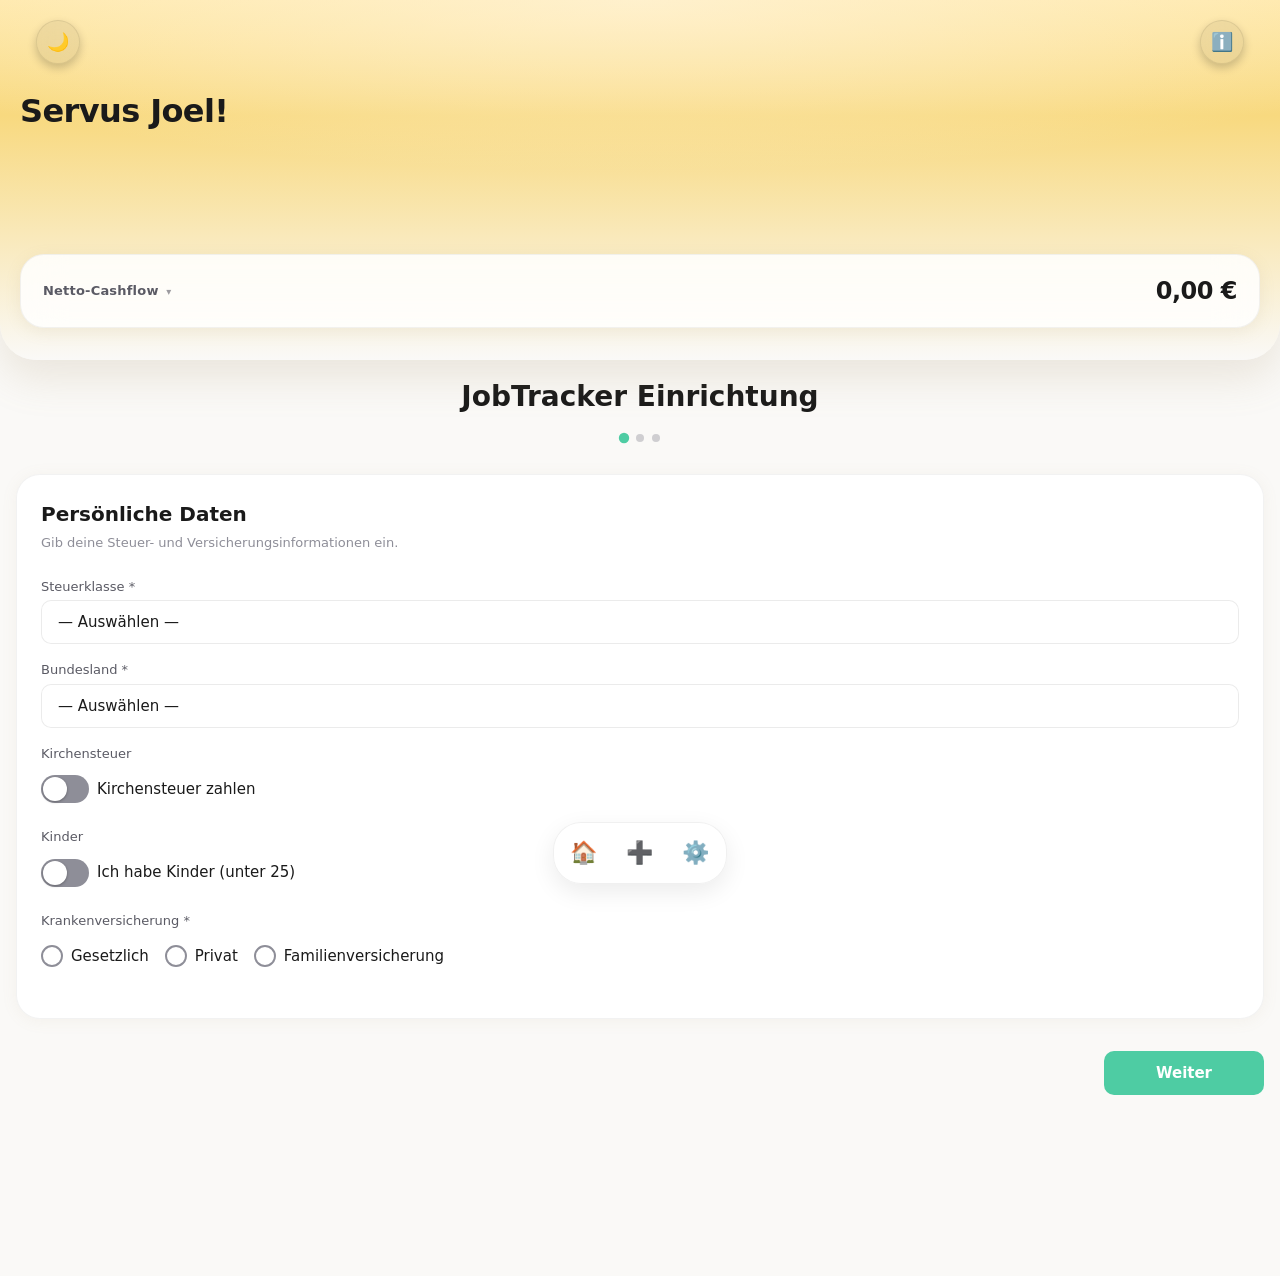
==== commit 42f9b587: "v3.1.1 — scroll-away header + fix Netto/Brutto toggle race" ====
--- a/index.html
+++ b/index.html
@@ -9,7 +9,7 @@
   <meta name="apple-mobile-web-app-title" content="JobTracker">
   <link rel="manifest" href="manifest.json">
   <link rel="apple-touch-icon" href="icons/icon-192.png">
-  <link rel="stylesheet" href="style.css?v=3.1.0">
+  <link rel="stylesheet" href="style.css?v=3.1.1">
   
   <!-- Apple Touch Startup Images for modern iPhones (high-fidelity glowing inline SVGs) -->
   <link rel="apple-touch-startup-image" href="data:image/svg+xml;utf8,<svg xmlns='http://www.w3.org/2000/svg' width='393' height='852' viewBox='0 0 393 852'><rect width='100%25' height='100%25' fill='%230a0a1a'/><g transform='translate(196.5, 426)'><circle r='50' fill='%230f0f2f' stroke='%234ecca3' stroke-width='2'/><path d='M-15,-10 h30 a3,3 0 0,1 3,3 v20 a3,3 0 0,1 -3,3 h-30 a3,3 0 0,1 -3,-3 v-20 a3,3 0 0,1 3,-3' fill='none' stroke='%234ecca3' stroke-width='2.5'/><path d='M-7,-10 v-4 a2,2 0 0,1 2,-2 h10 a2,2 0 0,1 2,2 v4' fill='none' stroke='%234ecca3' stroke-width='2'/><text y='90' font-family='-apple-system, BlinkMacSystemFont, sans-serif' font-size='24' font-weight='bold' fill='%23ffffff' text-anchor='middle' letter-spacing='1'>JobTracker</text><text y='115' font-family='-apple-system, BlinkMacSystemFont, sans-serif' font-size='12' fill='%23a0a0b0' text-anchor='middle'>Mobiles Schicht-Tracking</text></g></svg>" media='(device-width: 393px) and (device-height: 852px) and (-webkit-device-pixel-ratio: 3)'>
@@ -20,6 +20,12 @@
   <title>JobTracker</title>
 </head>
 <body>
+  <!-- Sticky compact bar — only shows after scrolling past the hero -->
+  <div class="app-header-compact" id="app-header-compact" aria-hidden="true">
+    <button type="button" id="header-theme-toggle-btn-compact" class="header-menu-btn" aria-label="Theme wechseln">🌙</button>
+    <button type="button" id="header-rules-info-btn-compact" class="header-menu-btn header-info-circle-btn" aria-label="Arbeitsrecht-Info">ℹ️</button>
+  </div>
+
   <!-- Header Bar -->
   <header class="app-header">
     <div class="app-header__top">
@@ -1330,6 +1336,6 @@
     </button>
   </nav>
 
-  <script src="app.js?v=310" defer></script>
+  <script src="app.js?v=311" defer></script>
 </body>
 </html>
--- a/style.css
+++ b/style.css
@@ -78,8 +78,9 @@
   --swipe-delete-bg: var(--color-danger);
   --swipe-transition: 220ms cubic-bezier(0.32, 0.72, 0, 1);
 
-  /* App header height — set dynamically by JS, fallback for first paint */
-  --app-header-height: 108px;
+  /* App header height — V3.1.1: header is now in-flow (scrolls away),
+     so reserved padding-top is no longer needed; kept at 0 for fallback. */
+  --app-header-height: 0px;
 
   /* Sub-nav bar height — set dynamically by JS, fallback for first paint */
   --sub-nav-height: 52px;
@@ -131,21 +132,15 @@
 }
 
 /* ============================================================
-   Header Bar — Fixed top, contains logo, icons, and tabs.
-   Always visible while scrolling on iOS Safari.
+   Header Bar — V3.1.1: in-flow gradient hero (overridden later).
+   Legacy rules retained as fallback before V3.1 styles take over.
    ============================================================ */
 .app-header {
-  position: fixed;
-  top: 0;
-  left: 0;
-  right: 0;
-  z-index: var(--z-glass-overlay);
-  background: rgba(13, 13, 23, 0.65);
-  -webkit-backdrop-filter: blur(24px) saturate(180%);
-  backdrop-filter: blur(24px) saturate(180%);
+  position: relative;
+  z-index: 1;
+  background: transparent;
   padding-top: max(env(safe-area-inset-top, 0px), 8px);
-  border-bottom: 1px solid rgba(255, 255, 255, 0.05);
-  box-shadow: 0 4px 24px rgba(0, 0, 0, 0.25);
+  border-bottom: none;
 }
 
 .app-header__top {
@@ -275,18 +270,17 @@
 }
 
 /* ============================================================
-   Sub-Navigation — Segmented control within Tracking view
-   v2.2.1: Now a SECOND fixed bar between the header and content.
-   position:sticky was unreliable on iOS Safari with a fixed
-   header above; using position:fixed at top:var(--app-header-height)
-   guarantees the sub-nav stays pinned just below the header.
+   Sub-Navigation — Segmented control within Tracking view.
+   V3.1.1: position: sticky so it pins to top once the user scrolls
+   past the gradient hero. Sits below the compact header (z-index 50
+   vs compact's 100) so the round buttons stay accessible.
    ============================================================ */
 .sub-nav-bar {
-  position: fixed;
-  top: var(--app-header-height, 108px);
+  position: sticky;
+  top: 0;
   left: 0;
   right: 0;
-  z-index: 99;
+  z-index: 50;
   display: flex;
   gap: var(--spacing-xs);
   padding: 8px 12px;
@@ -387,17 +381,18 @@
 .view-section {
   display: none;
   padding: var(--spacing-md);
-  padding-top: calc(var(--app-header-height, 360px) + 12px);
+  /* V3.1.1: hero is in-flow now, no padding-top reservation. */
+  padding-top: 0;
   max-width: 100%;
   overflow-x: hidden;
 }
 
-/* Tracking views: extra padding-top so content clears both the header and
-   the fixed sub-nav bar that sits between header and content. */
+/* Tracking views: no extra padding-top — sub-nav is sticky and scrolls
+   into view naturally below the hero (V3.1.1). */
 body.has-sub-nav #view-daily,
 body.has-sub-nav #view-monthly,
 body.has-sub-nav #view-yearly {
-  padding-top: calc(var(--app-header-height, 360px) + var(--sub-nav-height, 52px) + var(--spacing-md));
+  padding-top: 0;
 }
 
 .view-section.active {
@@ -6397,18 +6392,14 @@
    ============================================================ */
 
 :root {
-  --app-header-height: 360px;
-}
-
-/* Default gradient (warm cream/sand — matches reference image) */
+  --app-header-height: 0px;
+}
+
+/* Big warm gradient hero — V3.1.1: scrolls away with the page (no longer fixed) */
 .app-header {
-  position: fixed;
-  top: 0;
-  left: 0;
-  right: 0;
-  z-index: 900;
+  position: relative;
+  z-index: 1;
   min-height: 360px;
-  height: 360px;
   padding: max(env(safe-area-inset-top, 0px), 12px) 20px 32px;
   display: flex;
   flex-direction: column;
@@ -6420,6 +6411,7 @@
     linear-gradient(180deg, #f4d989 0%, #f0c764 28%, #1a1a24 100%);
   box-shadow: 0 18px 40px rgba(0, 0, 0, 0.35);
   border-bottom: none;
+  margin-bottom: 16px;
   transition: background 0.4s ease, border-color 0.3s ease;
 }
 
@@ -6432,6 +6424,38 @@
   border-bottom: none;
 }
 
+/* ─── V3.1.1 Compact sticky header bar — appears after scrolling past hero ─── */
+.app-header-compact {
+  position: fixed;
+  top: 0;
+  left: 0;
+  right: 0;
+  z-index: 100;
+  display: flex;
+  justify-content: space-between;
+  align-items: center;
+  padding: max(env(safe-area-inset-top, 0px), 12px) 20px 12px;
+  pointer-events: none;
+  opacity: 0;
+  transform: translateY(-4px);
+  transition: opacity 0.25s ease, transform 0.25s ease, background 0.3s ease;
+}
+
+.app-header-compact.is-visible {
+  opacity: 1;
+  transform: translateY(0);
+  pointer-events: auto;
+  background: rgba(20, 20, 28, 0.65);
+  -webkit-backdrop-filter: blur(20px) saturate(180%);
+  backdrop-filter: blur(20px) saturate(180%);
+  border-bottom: 0.5px solid rgba(255, 255, 255, 0.08);
+}
+
+body.theme-light .app-header-compact.is-visible {
+  background: rgba(255, 255, 255, 0.85);
+  border-bottom: 0.5px solid rgba(0, 0, 0, 0.06);
+}
+
 /* ─── V3.1 Gradient Presets ─── */
 .app-header.gradient-warmth {
   background:
@@ -6510,6 +6534,7 @@
 }
 
 #header-theme-toggle-btn,
+#header-theme-toggle-btn-compact,
 .header-info-circle-btn {
   width: 44px;
   height: 44px;
@@ -6529,12 +6554,15 @@
   padding: 0;
 }
 
+
 #header-theme-toggle-btn:active,
+#header-theme-toggle-btn-compact:active,
 .header-info-circle-btn:active {
   transform: scale(0.92);
 }
 
 body.theme-light #header-theme-toggle-btn,
+body.theme-light #header-theme-toggle-btn-compact,
 body.theme-light .header-info-circle-btn {
   background: rgba(0, 0, 0, 0.06) !important;
   border: 1px solid rgba(0, 0, 0, 0.08) !important;
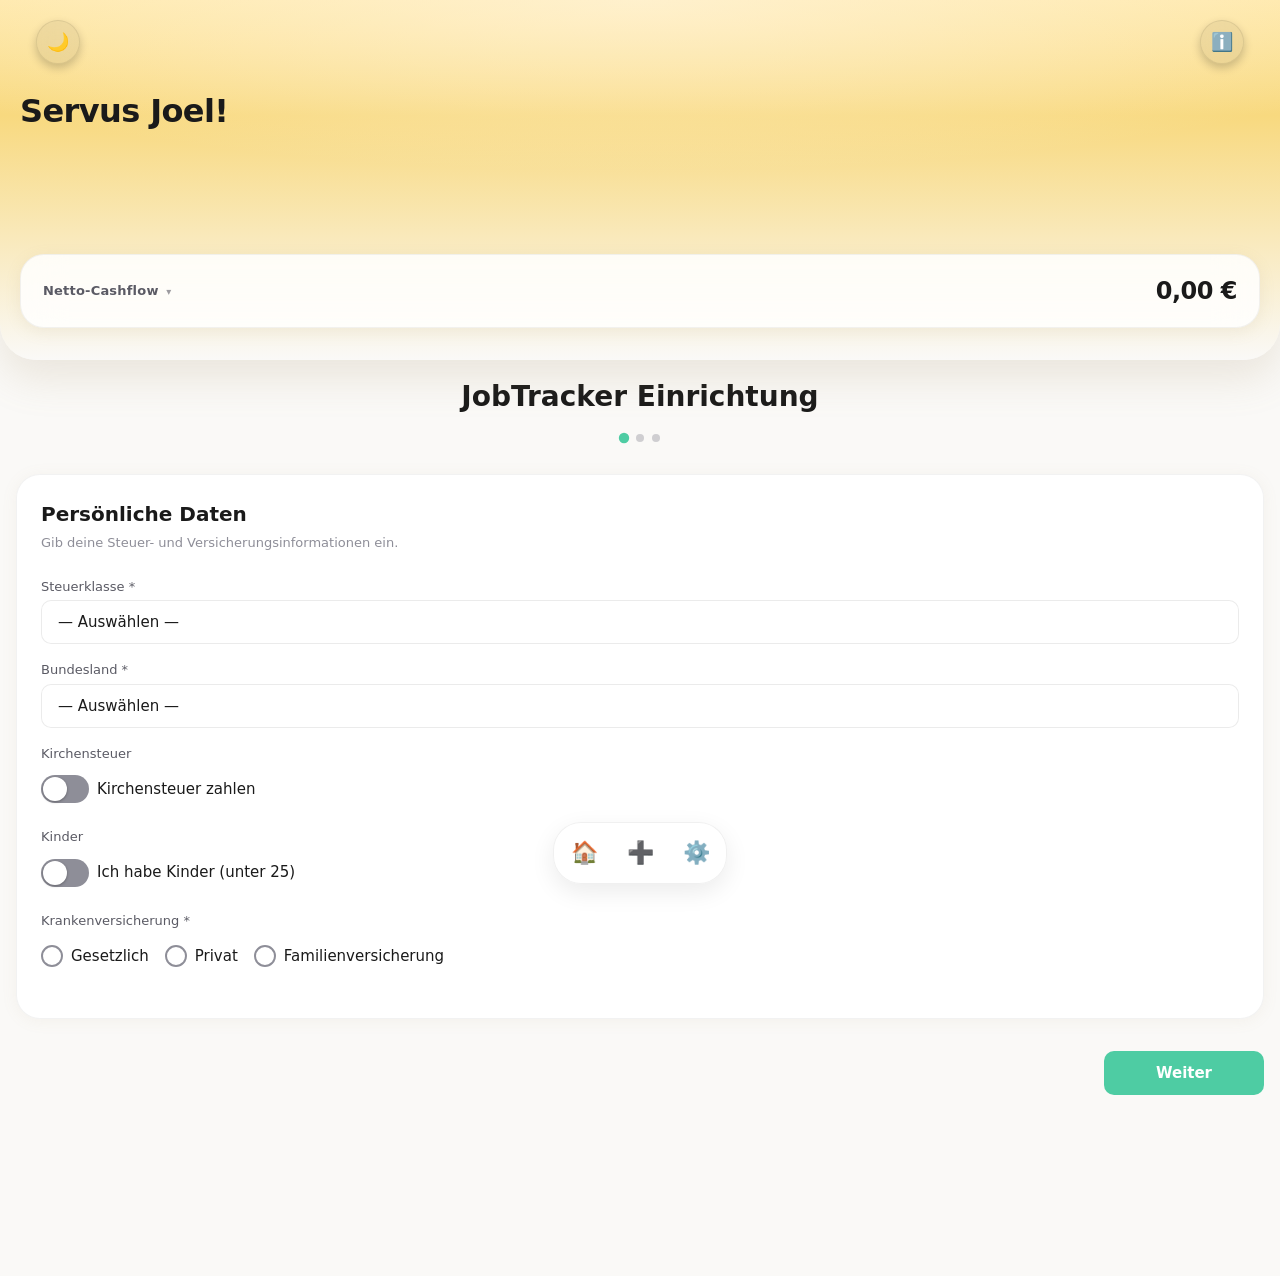
==== commit d17c2725: "v3.1.2 — gradient persists in shrunken compact header bar" ====
--- a/index.html
+++ b/index.html
@@ -9,7 +9,7 @@
   <meta name="apple-mobile-web-app-title" content="JobTracker">
   <link rel="manifest" href="manifest.json">
   <link rel="apple-touch-icon" href="icons/icon-192.png">
-  <link rel="stylesheet" href="style.css?v=3.1.1">
+  <link rel="stylesheet" href="style.css?v=3.1.2">
   
   <!-- Apple Touch Startup Images for modern iPhones (high-fidelity glowing inline SVGs) -->
   <link rel="apple-touch-startup-image" href="data:image/svg+xml;utf8,<svg xmlns='http://www.w3.org/2000/svg' width='393' height='852' viewBox='0 0 393 852'><rect width='100%25' height='100%25' fill='%230a0a1a'/><g transform='translate(196.5, 426)'><circle r='50' fill='%230f0f2f' stroke='%234ecca3' stroke-width='2'/><path d='M-15,-10 h30 a3,3 0 0,1 3,3 v20 a3,3 0 0,1 -3,3 h-30 a3,3 0 0,1 -3,-3 v-20 a3,3 0 0,1 3,-3' fill='none' stroke='%234ecca3' stroke-width='2.5'/><path d='M-7,-10 v-4 a2,2 0 0,1 2,-2 h10 a2,2 0 0,1 2,2 v4' fill='none' stroke='%234ecca3' stroke-width='2'/><text y='90' font-family='-apple-system, BlinkMacSystemFont, sans-serif' font-size='24' font-weight='bold' fill='%23ffffff' text-anchor='middle' letter-spacing='1'>JobTracker</text><text y='115' font-family='-apple-system, BlinkMacSystemFont, sans-serif' font-size='12' fill='%23a0a0b0' text-anchor='middle'>Mobiles Schicht-Tracking</text></g></svg>" media='(device-width: 393px) and (device-height: 852px) and (-webkit-device-pixel-ratio: 3)'>
@@ -23,6 +23,7 @@
   <!-- Sticky compact bar — only shows after scrolling past the hero -->
   <div class="app-header-compact" id="app-header-compact" aria-hidden="true">
     <button type="button" id="header-theme-toggle-btn-compact" class="header-menu-btn" aria-label="Theme wechseln">🌙</button>
+    <span class="app-header-compact__title">JobTracker</span>
     <button type="button" id="header-rules-info-btn-compact" class="header-menu-btn header-info-circle-btn" aria-label="Arbeitsrecht-Info">ℹ️</button>
   </div>
 
--- a/style.css
+++ b/style.css
@@ -6424,7 +6424,7 @@
   border-bottom: none;
 }
 
-/* ─── V3.1.1 Compact sticky header bar — appears after scrolling past hero ─── */
+/* ─── V3.1.2 Compact sticky header bar — gradient persists in shrunken form ─── */
 .app-header-compact {
   position: fixed;
   top: 0;
@@ -6439,21 +6439,93 @@
   opacity: 0;
   transform: translateY(-4px);
   transition: opacity 0.25s ease, transform 0.25s ease, background 0.3s ease;
+  /* Default = warmth gradient (top portion only) */
+  background: linear-gradient(180deg, #f4d989 0%, #f0c764 100%);
+  border-bottom: 0.5px solid rgba(255, 255, 255, 0.15);
 }
 
 .app-header-compact.is-visible {
   opacity: 1;
   transform: translateY(0);
   pointer-events: auto;
-  background: rgba(20, 20, 28, 0.65);
-  -webkit-backdrop-filter: blur(20px) saturate(180%);
-  backdrop-filter: blur(20px) saturate(180%);
-  border-bottom: 0.5px solid rgba(255, 255, 255, 0.08);
+  -webkit-backdrop-filter: saturate(140%);
+  backdrop-filter: saturate(140%);
+  box-shadow: 0 4px 16px rgba(0, 0, 0, 0.2);
 }
 
 body.theme-light .app-header-compact.is-visible {
-  background: rgba(255, 255, 255, 0.85);
+  box-shadow: 0 4px 16px rgba(166, 144, 100, 0.12);
+}
+
+/* Per-gradient theme variants — match active gradient (dark mode / default) */
+.app-header-compact.gradient-warmth,
+body:not(.theme-light) .app-header-compact:not(.gradient-emerald):not(.gradient-sunset):not(.gradient-ocean):not(.gradient-lavender):not(.gradient-monochrome) {
+  background: linear-gradient(180deg, #f4d989 0%, #f0c764 100%);
+}
+.app-header-compact.gradient-emerald {
+  background: linear-gradient(180deg, #6ee0bf 0%, #2eb59a 100%);
+}
+.app-header-compact.gradient-sunset {
+  background: linear-gradient(180deg, #ff9f7a 0%, #ef6c5b 100%);
+}
+.app-header-compact.gradient-ocean {
+  background: linear-gradient(180deg, #8fb4ff 0%, #5b8def 100%);
+}
+.app-header-compact.gradient-lavender {
+  background: linear-gradient(180deg, #c5a8ec 0%, #9b7fd1 100%);
+}
+.app-header-compact.gradient-monochrome {
+  background: linear-gradient(180deg, #4a4d5b 0%, #2a2c36 100%);
+}
+
+/* Light mode: lighter variants */
+body.theme-light .app-header-compact.gradient-warmth,
+body.theme-light .app-header-compact:not(.gradient-emerald):not(.gradient-sunset):not(.gradient-ocean):not(.gradient-lavender):not(.gradient-monochrome) {
+  background: linear-gradient(180deg, #ffe8a8 0%, #f8d97f 100%);
   border-bottom: 0.5px solid rgba(0, 0, 0, 0.06);
+}
+body.theme-light .app-header-compact.gradient-emerald {
+  background: linear-gradient(180deg, #b8efdc 0%, #7eddc1 100%);
+  border-bottom: 0.5px solid rgba(0, 0, 0, 0.06);
+}
+body.theme-light .app-header-compact.gradient-sunset {
+  background: linear-gradient(180deg, #ffc7ad 0%, #ff9d80 100%);
+  border-bottom: 0.5px solid rgba(0, 0, 0, 0.06);
+}
+body.theme-light .app-header-compact.gradient-ocean {
+  background: linear-gradient(180deg, #c5d8ff 0%, #9dbcff 100%);
+  border-bottom: 0.5px solid rgba(0, 0, 0, 0.06);
+}
+body.theme-light .app-header-compact.gradient-lavender {
+  background: linear-gradient(180deg, #dec9f3 0%, #b8a0e2 100%);
+  border-bottom: 0.5px solid rgba(0, 0, 0, 0.06);
+}
+body.theme-light .app-header-compact.gradient-monochrome {
+  background: linear-gradient(180deg, #d6d8e0 0%, #b6b9c5 100%);
+  border-bottom: 0.5px solid rgba(0, 0, 0, 0.06);
+}
+
+/* Centered wordmark in compact bar */
+.app-header-compact__title {
+  font-family: 'Georgia', 'Times New Roman', serif;
+  font-size: 17px;
+  font-weight: 700;
+  font-style: italic;
+  color: #1a1a1a;
+  letter-spacing: -0.3px;
+  flex: 1;
+  text-align: center;
+  margin: 0 12px;
+  pointer-events: none;
+}
+
+body.theme-light .app-header-compact__title {
+  color: #1a1a1a;
+}
+
+/* Monochrome dark gradient — invert title so it stays readable */
+body.theme-dark .app-header-compact.gradient-monochrome .app-header-compact__title {
+  color: #ffffff;
 }
 
 /* ─── V3.1 Gradient Presets ─── */
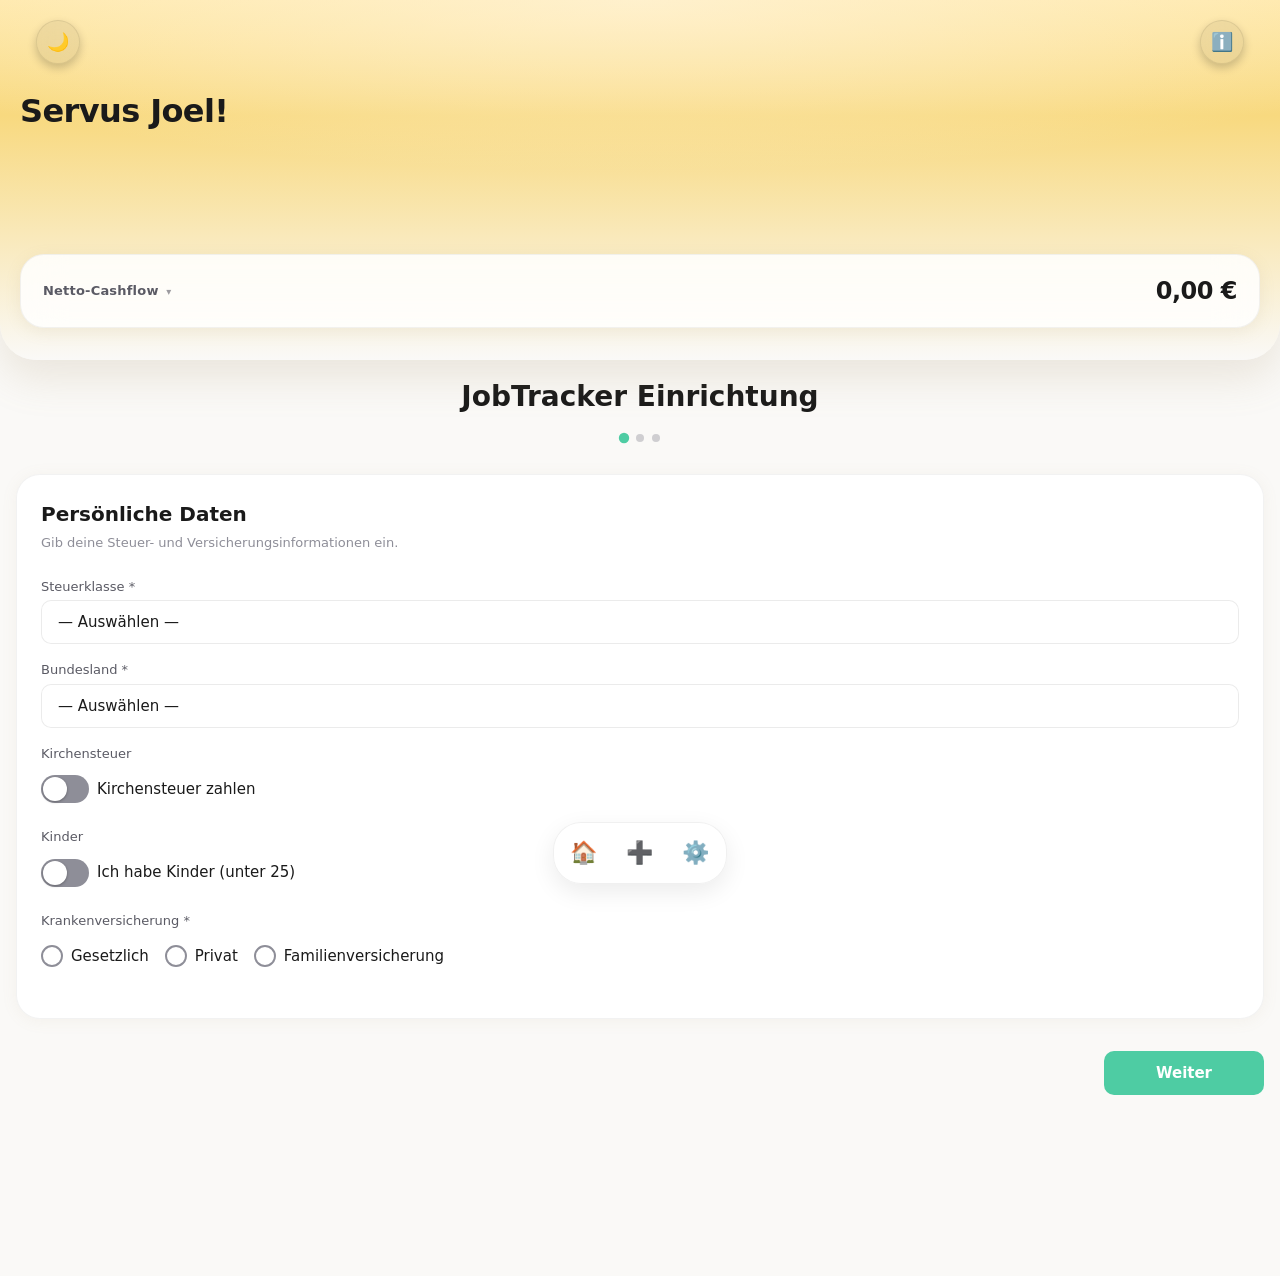
==== commit de2c8c11: "v3.1.3 — quick-info compact header keeps cashflow visible" ====
--- a/index.html
+++ b/index.html
@@ -9,7 +9,7 @@
   <meta name="apple-mobile-web-app-title" content="JobTracker">
   <link rel="manifest" href="manifest.json">
   <link rel="apple-touch-icon" href="icons/icon-192.png">
-  <link rel="stylesheet" href="style.css?v=3.1.2">
+  <link rel="stylesheet" href="style.css?v=3.1.3">
   
   <!-- Apple Touch Startup Images for modern iPhones (high-fidelity glowing inline SVGs) -->
   <link rel="apple-touch-startup-image" href="data:image/svg+xml;utf8,<svg xmlns='http://www.w3.org/2000/svg' width='393' height='852' viewBox='0 0 393 852'><rect width='100%25' height='100%25' fill='%230a0a1a'/><g transform='translate(196.5, 426)'><circle r='50' fill='%230f0f2f' stroke='%234ecca3' stroke-width='2'/><path d='M-15,-10 h30 a3,3 0 0,1 3,3 v20 a3,3 0 0,1 -3,3 h-30 a3,3 0 0,1 -3,-3 v-20 a3,3 0 0,1 3,-3' fill='none' stroke='%234ecca3' stroke-width='2.5'/><path d='M-7,-10 v-4 a2,2 0 0,1 2,-2 h10 a2,2 0 0,1 2,2 v4' fill='none' stroke='%234ecca3' stroke-width='2'/><text y='90' font-family='-apple-system, BlinkMacSystemFont, sans-serif' font-size='24' font-weight='bold' fill='%23ffffff' text-anchor='middle' letter-spacing='1'>JobTracker</text><text y='115' font-family='-apple-system, BlinkMacSystemFont, sans-serif' font-size='12' fill='%23a0a0b0' text-anchor='middle'>Mobiles Schicht-Tracking</text></g></svg>" media='(device-width: 393px) and (device-height: 852px) and (-webkit-device-pixel-ratio: 3)'>
@@ -23,7 +23,10 @@
   <!-- Sticky compact bar — only shows after scrolling past the hero -->
   <div class="app-header-compact" id="app-header-compact" aria-hidden="true">
     <button type="button" id="header-theme-toggle-btn-compact" class="header-menu-btn" aria-label="Theme wechseln">🌙</button>
-    <span class="app-header-compact__title">JobTracker</span>
+    <button type="button" id="compact-balance-btn" class="app-header-compact__balance" aria-label="Cashflow anzeigen">
+      <span class="app-header-compact__balance-label" id="compact-balance-label">Netto-Cashflow</span>
+      <span class="app-header-compact__balance-val" id="compact-balance-val">0,00 €</span>
+    </button>
     <button type="button" id="header-rules-info-btn-compact" class="header-menu-btn header-info-circle-btn" aria-label="Arbeitsrecht-Info">ℹ️</button>
   </div>
 
--- a/style.css
+++ b/style.css
@@ -6505,26 +6505,84 @@
   border-bottom: 0.5px solid rgba(0, 0, 0, 0.06);
 }
 
-/* Centered wordmark in compact bar */
-.app-header-compact__title {
-  font-family: 'Georgia', 'Times New Roman', serif;
-  font-size: 17px;
+/* V3.1.3 Quick-info balance button in compact bar */
+.app-header-compact__balance {
+  flex: 1;
+  display: flex;
+  flex-direction: column;
+  align-items: center;
+  justify-content: center;
+  gap: 1px;
+  margin: 0 12px;
+  padding: 4px 12px;
+  background: transparent;
+  border: none;
+  cursor: pointer;
+  -webkit-tap-highlight-color: transparent;
+  font-family: var(--font-family);
+  min-width: 0;
+}
+
+.app-header-compact__balance:active {
+  transform: scale(0.97);
+}
+
+.app-header-compact__balance-label {
+  font-size: 9px;
   font-weight: 700;
-  font-style: italic;
+  text-transform: uppercase;
+  letter-spacing: 0.6px;
+  color: rgba(0, 0, 0, 0.55);
+  line-height: 1;
+}
+
+.app-header-compact__balance-val {
+  font-size: 16px;
+  font-weight: 800;
   color: #1a1a1a;
-  letter-spacing: -0.3px;
-  flex: 1;
-  text-align: center;
-  margin: 0 12px;
-  pointer-events: none;
-}
-
-body.theme-light .app-header-compact__title {
+  font-variant-numeric: tabular-nums;
+  letter-spacing: -0.4px;
+  line-height: 1.1;
+  white-space: nowrap;
+  overflow: hidden;
+  text-overflow: ellipsis;
+  max-width: 100%;
+}
+
+/* On the dark monochrome gradient, flip text color for contrast */
+body.theme-dark .app-header-compact.gradient-monochrome .app-header-compact__balance-label {
+  color: rgba(255, 255, 255, 0.65);
+}
+body.theme-dark .app-header-compact.gradient-monochrome .app-header-compact__balance-val {
+  color: #ffffff;
+}
+
+/* Light mode: same dark text reads well on the lighter pastels */
+body.theme-light .app-header-compact__balance-label {
+  color: rgba(0, 0, 0, 0.55);
+}
+body.theme-light .app-header-compact__balance-val {
   color: #1a1a1a;
 }
 
-/* Monochrome dark gradient — invert title so it stays readable */
-body.theme-dark .app-header-compact.gradient-monochrome .app-header-compact__title {
+/* V3.1.3 Tighter contrast for round buttons inside the compact gradient strip */
+.app-header-compact .header-menu-btn {
+  width: 40px;
+  height: 40px;
+  background: rgba(0, 0, 0, 0.10) !important;
+  border: 1px solid rgba(0, 0, 0, 0.08) !important;
+  color: #1a1a1a;
+  flex-shrink: 0;
+}
+
+.app-header-compact .header-menu-btn:active {
+  transform: scale(0.92);
+}
+
+/* On the dark monochrome compact bar, swap to white-on-dark */
+body.theme-dark .app-header-compact.gradient-monochrome .header-menu-btn {
+  background: rgba(255, 255, 255, 0.15) !important;
+  border: 1px solid rgba(255, 255, 255, 0.18) !important;
   color: #ffffff;
 }
 
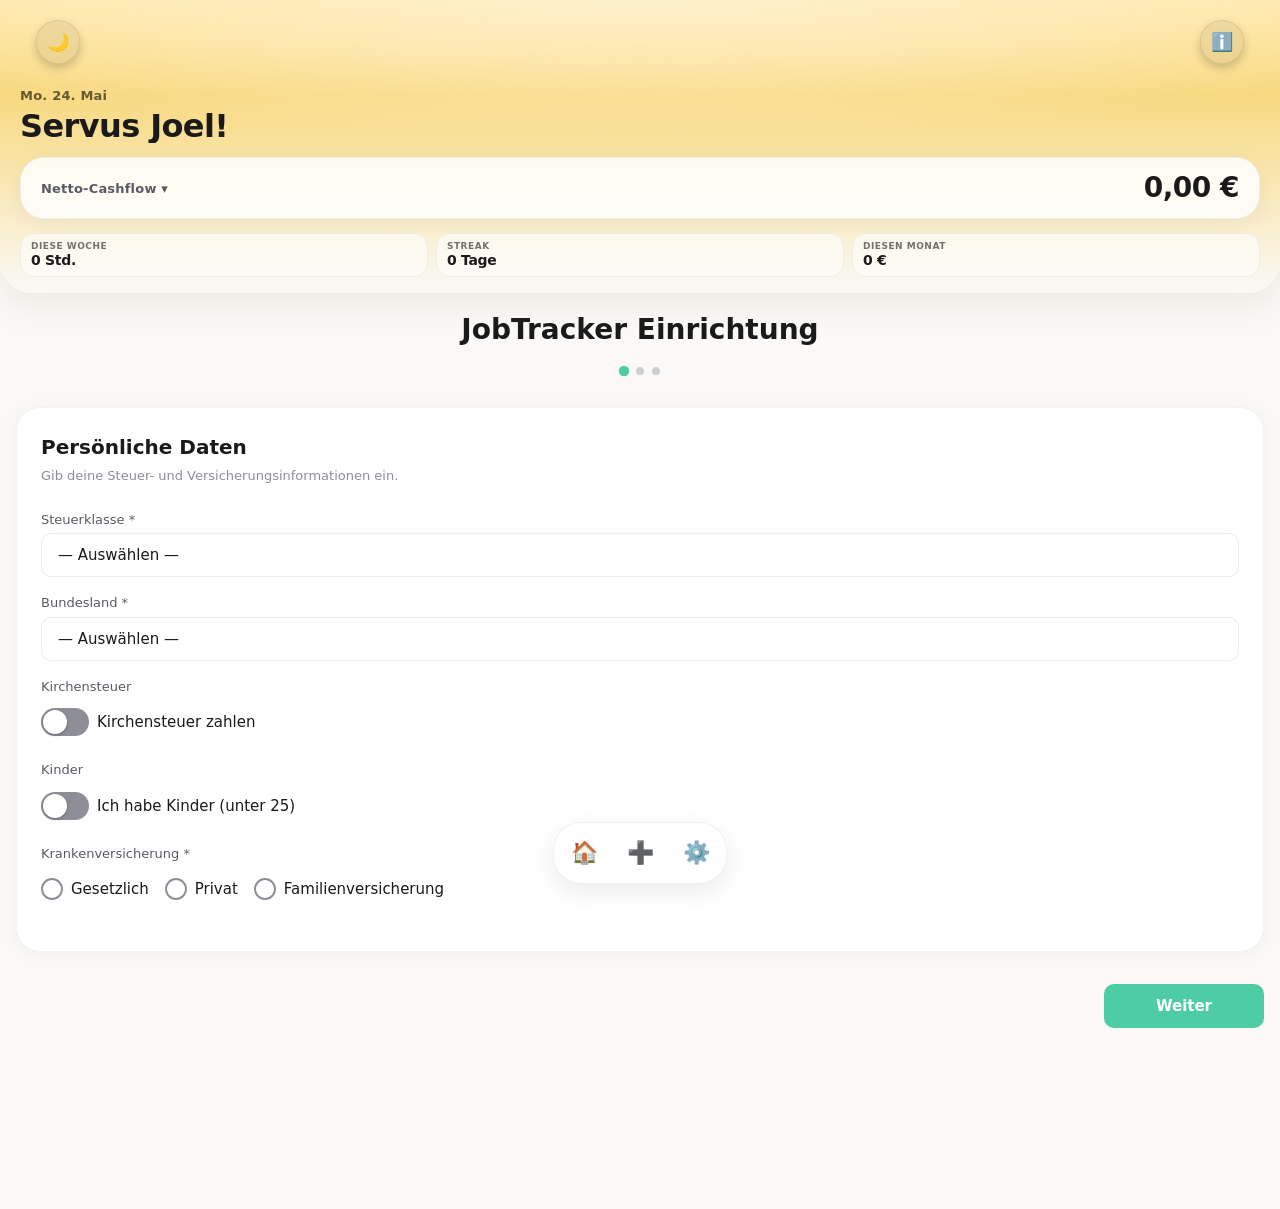
==== commit e2596878: "v3.1.4 — sticky shrinking header with quick-info chips" ====
--- a/index.html
+++ b/index.html
@@ -9,7 +9,7 @@
   <meta name="apple-mobile-web-app-title" content="JobTracker">
   <link rel="manifest" href="manifest.json">
   <link rel="apple-touch-icon" href="icons/icon-192.png">
-  <link rel="stylesheet" href="style.css?v=3.1.3">
+  <link rel="stylesheet" href="style.css?v=3.1.4">
   
   <!-- Apple Touch Startup Images for modern iPhones (high-fidelity glowing inline SVGs) -->
   <link rel="apple-touch-startup-image" href="data:image/svg+xml;utf8,<svg xmlns='http://www.w3.org/2000/svg' width='393' height='852' viewBox='0 0 393 852'><rect width='100%25' height='100%25' fill='%230a0a1a'/><g transform='translate(196.5, 426)'><circle r='50' fill='%230f0f2f' stroke='%234ecca3' stroke-width='2'/><path d='M-15,-10 h30 a3,3 0 0,1 3,3 v20 a3,3 0 0,1 -3,3 h-30 a3,3 0 0,1 -3,-3 v-20 a3,3 0 0,1 3,-3' fill='none' stroke='%234ecca3' stroke-width='2.5'/><path d='M-7,-10 v-4 a2,2 0 0,1 2,-2 h10 a2,2 0 0,1 2,2 v4' fill='none' stroke='%234ecca3' stroke-width='2'/><text y='90' font-family='-apple-system, BlinkMacSystemFont, sans-serif' font-size='24' font-weight='bold' fill='%23ffffff' text-anchor='middle' letter-spacing='1'>JobTracker</text><text y='115' font-family='-apple-system, BlinkMacSystemFont, sans-serif' font-size='12' fill='%23a0a0b0' text-anchor='middle'>Mobiles Schicht-Tracking</text></g></svg>" media='(device-width: 393px) and (device-height: 852px) and (-webkit-device-pixel-ratio: 3)'>
@@ -20,28 +20,41 @@
   <title>JobTracker</title>
 </head>
 <body>
-  <!-- Sticky compact bar — only shows after scrolling past the hero -->
-  <div class="app-header-compact" id="app-header-compact" aria-hidden="true">
-    <button type="button" id="header-theme-toggle-btn-compact" class="header-menu-btn" aria-label="Theme wechseln">🌙</button>
-    <button type="button" id="compact-balance-btn" class="app-header-compact__balance" aria-label="Cashflow anzeigen">
-      <span class="app-header-compact__balance-label" id="compact-balance-label">Netto-Cashflow</span>
-      <span class="app-header-compact__balance-val" id="compact-balance-val">0,00 €</span>
-    </button>
-    <button type="button" id="header-rules-info-btn-compact" class="header-menu-btn header-info-circle-btn" aria-label="Arbeitsrecht-Info">ℹ️</button>
-  </div>
-
-  <!-- Header Bar -->
-  <header class="app-header">
+  <!-- Header Bar — V3.1.4: single sticky shrinking gradient header -->
+  <header class="app-header" id="app-header">
     <div class="app-header__top">
       <button type="button" id="header-theme-toggle-btn" class="header-menu-btn" aria-label="Theme wechseln">🌙</button>
       <button type="button" id="header-rules-info-btn" class="header-menu-btn header-info-circle-btn" aria-label="Arbeitsrecht-Info">ℹ️</button>
     </div>
-    <div class="app-header__greeting-row">
-      <h1 class="header-greeting" id="header-greeting-title">Servus Joel!</h1>
-    </div>
-    <div class="header-balance-card glass-surface">
-      <span class="balance-label" id="dashboard-header-balance-label">Netto-Cashflow</span>
-      <span class="balance-val" id="dashboard-total-netto">0,00 €</span>
+
+    <div class="app-header__hero" id="app-header-hero">
+      <!-- Greeting row: hides when scrolled -->
+      <div class="app-header__greeting-row">
+        <span class="app-header__date" id="header-date-chip">Mo. 24. Mai</span>
+        <h1 class="header-greeting" id="header-greeting-title">Servus Joel!</h1>
+      </div>
+
+      <!-- Balance card: stays visible (shrinks but doesn't hide) -->
+      <button type="button" class="header-balance-card glass-surface" id="header-balance-card-btn" aria-label="Cashflow umschalten">
+        <span class="balance-label" id="dashboard-header-balance-label">Netto-Cashflow ▾</span>
+        <span class="balance-val" id="dashboard-total-netto">0,00 €</span>
+      </button>
+
+      <!-- Quick info chips: hide when scrolled -->
+      <div class="app-header__chips" id="header-chips">
+        <div class="header-chip">
+          <span class="header-chip__label">Diese Woche</span>
+          <span class="header-chip__val" id="chip-week-hours">0 Std.</span>
+        </div>
+        <div class="header-chip">
+          <span class="header-chip__label">Streak</span>
+          <span class="header-chip__val" id="chip-streak">0 Tage</span>
+        </div>
+        <div class="header-chip">
+          <span class="header-chip__label">Diesen Monat</span>
+          <span class="header-chip__val" id="chip-month-brutto">0 €</span>
+        </div>
+      </div>
     </div>
   </header>
 
--- a/style.css
+++ b/style.css
@@ -6395,24 +6395,26 @@
   --app-header-height: 0px;
 }
 
-/* Big warm gradient hero — V3.1.1: scrolls away with the page (no longer fixed) */
+/* Big warm gradient hero — V3.1.4: sticky shrinking single header (no separate compact bar) */
 .app-header {
-  position: relative;
-  z-index: 1;
-  min-height: 360px;
-  padding: max(env(safe-area-inset-top, 0px), 12px) 20px 32px;
+  position: sticky;
+  top: 0;
+  z-index: 100;
   display: flex;
   flex-direction: column;
-  border-bottom-left-radius: 36px;
-  border-bottom-right-radius: 36px;
+  padding: max(env(safe-area-inset-top, 0px), 12px) 20px 16px;
+  border-bottom-left-radius: 32px;
+  border-bottom-right-radius: 32px;
   /* Warm cream/sunlight gradient — wide & buttery — matches reference */
   background:
     radial-gradient(ellipse 110% 80% at 50% 0%, rgba(255, 226, 165, 0.55) 0%, rgba(255, 226, 165, 0) 60%),
     linear-gradient(180deg, #f4d989 0%, #f0c764 28%, #1a1a24 100%);
-  box-shadow: 0 18px 40px rgba(0, 0, 0, 0.35);
+  box-shadow: 0 12px 32px rgba(0, 0, 0, 0.28);
   border-bottom: none;
   margin-bottom: 16px;
-  transition: background 0.4s ease, border-color 0.3s ease;
+  /* Dynamic collapse via CSS variable set by JS scroll listener (0 = full, 1 = compact) */
+  --scroll-collapse: 0;
+  transition: box-shadow 0.2s ease, background 0.4s ease;
 }
 
 /* Light mode: lighter sand → warm off-white */
@@ -6420,171 +6422,11 @@
   background:
     radial-gradient(ellipse 110% 80% at 50% 0%, rgba(255, 244, 220, 0.7) 0%, rgba(255, 244, 220, 0) 60%),
     linear-gradient(180deg, #ffe8a8 0%, #f8d97f 32%, #faf9f7 100%);
-  box-shadow: 0 18px 40px rgba(166, 144, 100, 0.18);
+  box-shadow: 0 12px 32px rgba(166, 144, 100, 0.15);
   border-bottom: none;
 }
 
-/* ─── V3.1.2 Compact sticky header bar — gradient persists in shrunken form ─── */
-.app-header-compact {
-  position: fixed;
-  top: 0;
-  left: 0;
-  right: 0;
-  z-index: 100;
-  display: flex;
-  justify-content: space-between;
-  align-items: center;
-  padding: max(env(safe-area-inset-top, 0px), 12px) 20px 12px;
-  pointer-events: none;
-  opacity: 0;
-  transform: translateY(-4px);
-  transition: opacity 0.25s ease, transform 0.25s ease, background 0.3s ease;
-  /* Default = warmth gradient (top portion only) */
-  background: linear-gradient(180deg, #f4d989 0%, #f0c764 100%);
-  border-bottom: 0.5px solid rgba(255, 255, 255, 0.15);
-}
-
-.app-header-compact.is-visible {
-  opacity: 1;
-  transform: translateY(0);
-  pointer-events: auto;
-  -webkit-backdrop-filter: saturate(140%);
-  backdrop-filter: saturate(140%);
-  box-shadow: 0 4px 16px rgba(0, 0, 0, 0.2);
-}
-
-body.theme-light .app-header-compact.is-visible {
-  box-shadow: 0 4px 16px rgba(166, 144, 100, 0.12);
-}
-
-/* Per-gradient theme variants — match active gradient (dark mode / default) */
-.app-header-compact.gradient-warmth,
-body:not(.theme-light) .app-header-compact:not(.gradient-emerald):not(.gradient-sunset):not(.gradient-ocean):not(.gradient-lavender):not(.gradient-monochrome) {
-  background: linear-gradient(180deg, #f4d989 0%, #f0c764 100%);
-}
-.app-header-compact.gradient-emerald {
-  background: linear-gradient(180deg, #6ee0bf 0%, #2eb59a 100%);
-}
-.app-header-compact.gradient-sunset {
-  background: linear-gradient(180deg, #ff9f7a 0%, #ef6c5b 100%);
-}
-.app-header-compact.gradient-ocean {
-  background: linear-gradient(180deg, #8fb4ff 0%, #5b8def 100%);
-}
-.app-header-compact.gradient-lavender {
-  background: linear-gradient(180deg, #c5a8ec 0%, #9b7fd1 100%);
-}
-.app-header-compact.gradient-monochrome {
-  background: linear-gradient(180deg, #4a4d5b 0%, #2a2c36 100%);
-}
-
-/* Light mode: lighter variants */
-body.theme-light .app-header-compact.gradient-warmth,
-body.theme-light .app-header-compact:not(.gradient-emerald):not(.gradient-sunset):not(.gradient-ocean):not(.gradient-lavender):not(.gradient-monochrome) {
-  background: linear-gradient(180deg, #ffe8a8 0%, #f8d97f 100%);
-  border-bottom: 0.5px solid rgba(0, 0, 0, 0.06);
-}
-body.theme-light .app-header-compact.gradient-emerald {
-  background: linear-gradient(180deg, #b8efdc 0%, #7eddc1 100%);
-  border-bottom: 0.5px solid rgba(0, 0, 0, 0.06);
-}
-body.theme-light .app-header-compact.gradient-sunset {
-  background: linear-gradient(180deg, #ffc7ad 0%, #ff9d80 100%);
-  border-bottom: 0.5px solid rgba(0, 0, 0, 0.06);
-}
-body.theme-light .app-header-compact.gradient-ocean {
-  background: linear-gradient(180deg, #c5d8ff 0%, #9dbcff 100%);
-  border-bottom: 0.5px solid rgba(0, 0, 0, 0.06);
-}
-body.theme-light .app-header-compact.gradient-lavender {
-  background: linear-gradient(180deg, #dec9f3 0%, #b8a0e2 100%);
-  border-bottom: 0.5px solid rgba(0, 0, 0, 0.06);
-}
-body.theme-light .app-header-compact.gradient-monochrome {
-  background: linear-gradient(180deg, #d6d8e0 0%, #b6b9c5 100%);
-  border-bottom: 0.5px solid rgba(0, 0, 0, 0.06);
-}
-
-/* V3.1.3 Quick-info balance button in compact bar */
-.app-header-compact__balance {
-  flex: 1;
-  display: flex;
-  flex-direction: column;
-  align-items: center;
-  justify-content: center;
-  gap: 1px;
-  margin: 0 12px;
-  padding: 4px 12px;
-  background: transparent;
-  border: none;
-  cursor: pointer;
-  -webkit-tap-highlight-color: transparent;
-  font-family: var(--font-family);
-  min-width: 0;
-}
-
-.app-header-compact__balance:active {
-  transform: scale(0.97);
-}
-
-.app-header-compact__balance-label {
-  font-size: 9px;
-  font-weight: 700;
-  text-transform: uppercase;
-  letter-spacing: 0.6px;
-  color: rgba(0, 0, 0, 0.55);
-  line-height: 1;
-}
-
-.app-header-compact__balance-val {
-  font-size: 16px;
-  font-weight: 800;
-  color: #1a1a1a;
-  font-variant-numeric: tabular-nums;
-  letter-spacing: -0.4px;
-  line-height: 1.1;
-  white-space: nowrap;
-  overflow: hidden;
-  text-overflow: ellipsis;
-  max-width: 100%;
-}
-
-/* On the dark monochrome gradient, flip text color for contrast */
-body.theme-dark .app-header-compact.gradient-monochrome .app-header-compact__balance-label {
-  color: rgba(255, 255, 255, 0.65);
-}
-body.theme-dark .app-header-compact.gradient-monochrome .app-header-compact__balance-val {
-  color: #ffffff;
-}
-
-/* Light mode: same dark text reads well on the lighter pastels */
-body.theme-light .app-header-compact__balance-label {
-  color: rgba(0, 0, 0, 0.55);
-}
-body.theme-light .app-header-compact__balance-val {
-  color: #1a1a1a;
-}
-
-/* V3.1.3 Tighter contrast for round buttons inside the compact gradient strip */
-.app-header-compact .header-menu-btn {
-  width: 40px;
-  height: 40px;
-  background: rgba(0, 0, 0, 0.10) !important;
-  border: 1px solid rgba(0, 0, 0, 0.08) !important;
-  color: #1a1a1a;
-  flex-shrink: 0;
-}
-
-.app-header-compact .header-menu-btn:active {
-  transform: scale(0.92);
-}
-
-/* On the dark monochrome compact bar, swap to white-on-dark */
-body.theme-dark .app-header-compact.gradient-monochrome .header-menu-btn {
-  background: rgba(255, 255, 255, 0.15) !important;
-  border: 1px solid rgba(255, 255, 255, 0.18) !important;
-  color: #ffffff;
-}
+/* ─── V3.1.4 Compact bar removed — single sticky shrinking header replaces it ─── */
 
 /* ─── V3.1 Gradient Presets ─── */
 .app-header.gradient-warmth {
@@ -6658,13 +6500,12 @@
   display: flex;
   justify-content: space-between;
   align-items: center;
-  margin-bottom: 18px;
+  margin-bottom: 14px;
   z-index: 2;
   position: relative;
 }
 
 #header-theme-toggle-btn,
-#header-theme-toggle-btn-compact,
 .header-info-circle-btn {
   width: 44px;
   height: 44px;
@@ -6686,27 +6527,46 @@
 
 
 #header-theme-toggle-btn:active,
-#header-theme-toggle-btn-compact:active,
 .header-info-circle-btn:active {
   transform: scale(0.92);
 }
 
 body.theme-light #header-theme-toggle-btn,
-body.theme-light #header-theme-toggle-btn-compact,
 body.theme-light .header-info-circle-btn {
   background: rgba(0, 0, 0, 0.06) !important;
   border: 1px solid rgba(0, 0, 0, 0.08) !important;
   color: #1a1a1a;
 }
 
-/* ─── Greeting row ─── */
-.app-header__greeting-row {
-  margin-top: 4px;
-  margin-bottom: 24px;
+/* ─── Hero block: greeting + balance + chips. Animates with --scroll-collapse ─── */
+.app-header__hero {
+  display: flex;
+  flex-direction: column;
+  gap: 14px;
   z-index: 2;
   position: relative;
-  display: block;
-  padding: 0;
+}
+
+/* ─── Greeting row: fades out as scroll-collapse → 1 ─── */
+.app-header__greeting-row {
+  display: flex;
+  flex-direction: column;
+  gap: 4px;
+  opacity: calc(1 - var(--scroll-collapse));
+  max-height: calc(80px * (1 - var(--scroll-collapse)));
+  overflow: hidden;
+  transition: opacity 0.15s ease;
+}
+
+.app-header__date {
+  font-size: 13px;
+  font-weight: 600;
+  color: rgba(0, 0, 0, 0.6);
+  text-transform: capitalize;
+  letter-spacing: 0.2px;
+}
+body.theme-dark .app-header.gradient-monochrome .app-header__date {
+  color: rgba(255, 255, 255, 0.7);
 }
 
 .header-greeting {
@@ -6715,7 +6575,7 @@
   color: #1a1a1a;
   margin: 0;
   letter-spacing: -0.6px;
-  line-height: 1.1;
+  line-height: 1.05;
   font-family: var(--font-family);
   text-shadow: none;
 }
@@ -6724,15 +6584,17 @@
 body.theme-light .header-greeting {
   color: #1a1a1a;
 }
-
-/* ─── Balance card — sits at the bottom of the header inside the gradient ─── */
+body.theme-dark .app-header.gradient-monochrome .header-greeting {
+  color: #ffffff;
+}
+
+/* ─── Balance card: SHRINKS but stays visible ─── */
 .header-balance-card {
-  margin-top: auto;
   background: rgba(20, 20, 28, 0.85);
   -webkit-backdrop-filter: blur(20px);
   backdrop-filter: blur(20px);
-  border-radius: 24px;
-  padding: 18px 22px;
+  border-radius: calc(24px - (var(--scroll-collapse) * 8px));
+  padding: calc(16px - (var(--scroll-collapse) * 8px)) calc(20px - (var(--scroll-collapse) * 6px));
   display: flex;
   justify-content: space-between;
   align-items: center;
@@ -6743,6 +6605,8 @@
   z-index: 2;
   position: relative;
   box-shadow: 0 8px 24px rgba(0, 0, 0, 0.18);
+  font-family: var(--font-family);
+  width: 100%;
 }
 
 .header-balance-card:active {
@@ -6758,32 +6622,86 @@
 }
 
 .balance-label {
-  font-size: 13px;
+  font-size: calc(13px - (var(--scroll-collapse) * 2px));
   font-weight: 600;
   color: rgba(255, 255, 255, 0.7);
   letter-spacing: 0.2px;
   text-transform: none;
 }
-.balance-label::after {
-  content: ' ▾';
-  font-size: 10px;
-  opacity: 0.6;
-  margin-left: 4px;
-}
 body.theme-light .balance-label {
   color: var(--color-text-secondary);
 }
 
 .balance-val {
-  font-size: 24px;
+  font-size: calc(28px - (var(--scroll-collapse) * 10px));
   font-weight: 700;
   color: #ffffff;
   font-variant-numeric: tabular-nums;
   letter-spacing: -0.5px;
   text-shadow: none;
+  line-height: 1;
 }
 body.theme-light .balance-val {
   color: #1a1a1a;
+}
+
+/* ─── Quick info chips: fade out as scroll-collapse → 1 ─── */
+.app-header__chips {
+  display: grid;
+  grid-template-columns: repeat(3, 1fr);
+  gap: 8px;
+  opacity: calc(1 - var(--scroll-collapse));
+  max-height: calc(70px * (1 - var(--scroll-collapse)));
+  overflow: hidden;
+  transition: opacity 0.15s ease;
+}
+
+.header-chip {
+  background: rgba(255, 255, 255, 0.18);
+  -webkit-backdrop-filter: blur(12px);
+  backdrop-filter: blur(12px);
+  border-radius: 14px;
+  padding: 8px 10px;
+  display: flex;
+  flex-direction: column;
+  gap: 2px;
+  border: 1px solid rgba(255, 255, 255, 0.22);
+  min-width: 0;
+}
+body.theme-light .header-chip {
+  background: rgba(255, 255, 255, 0.55);
+  border: 1px solid rgba(0, 0, 0, 0.05);
+}
+body.theme-dark .app-header.gradient-monochrome .header-chip {
+  background: rgba(255, 255, 255, 0.10);
+  border: 1px solid rgba(255, 255, 255, 0.12);
+}
+
+.header-chip__label {
+  font-size: 9px;
+  font-weight: 700;
+  color: rgba(0, 0, 0, 0.55);
+  text-transform: uppercase;
+  letter-spacing: 0.5px;
+  line-height: 1;
+}
+body.theme-dark .app-header.gradient-monochrome .header-chip__label {
+  color: rgba(255, 255, 255, 0.6);
+}
+
+.header-chip__val {
+  font-size: 14px;
+  font-weight: 800;
+  color: #1a1a1a;
+  font-variant-numeric: tabular-nums;
+  letter-spacing: -0.3px;
+  line-height: 1.1;
+  white-space: nowrap;
+  overflow: hidden;
+  text-overflow: ellipsis;
+}
+body.theme-dark .app-header.gradient-monochrome .header-chip__val {
+  color: #ffffff;
 }
 
 /* ─── Compact Brutto/Hours strip inside the dashboard card ─── */
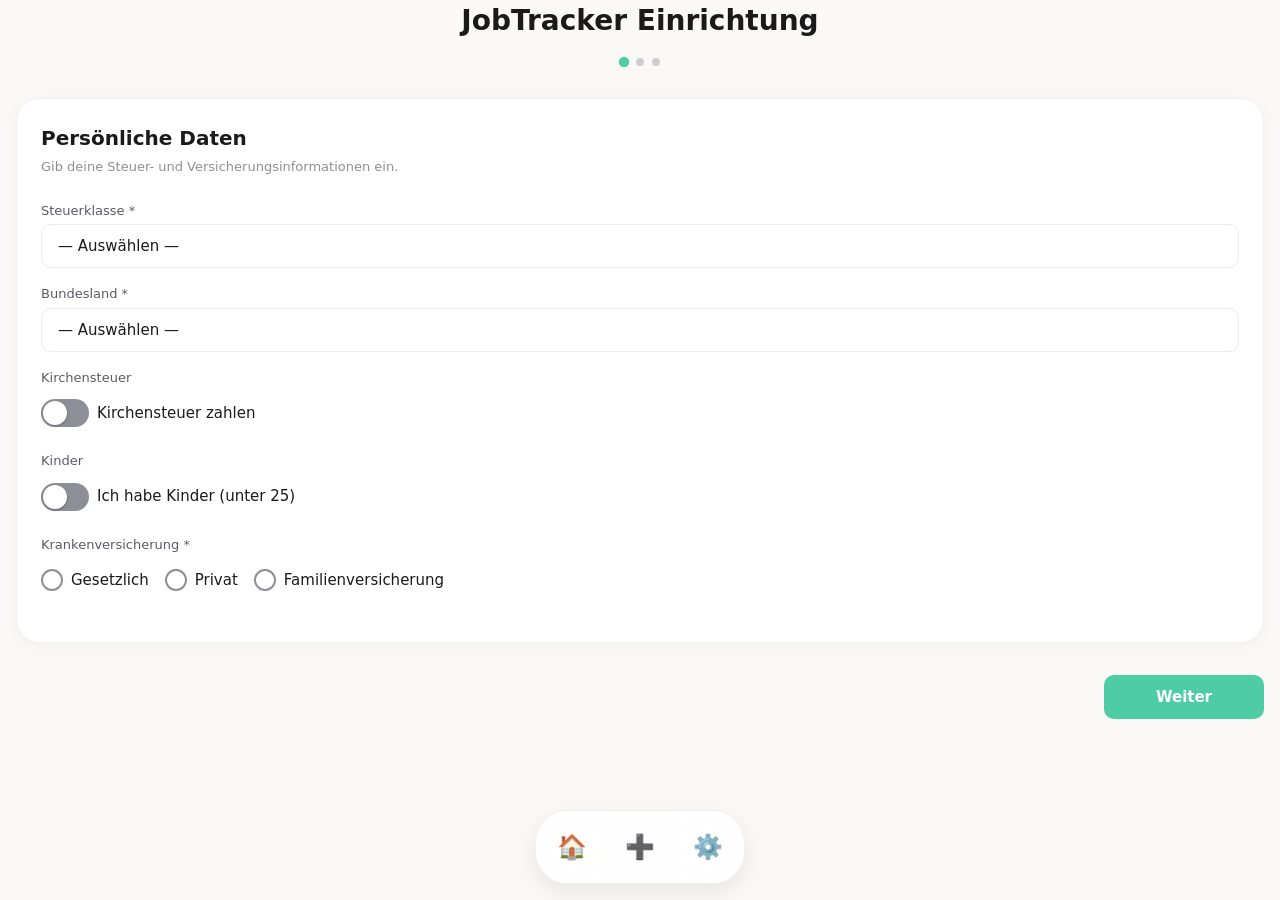
==== commit 00f64d68: "v3.1.5 — header/simulator/punch polish + status bar tint" ====
--- a/index.html
+++ b/index.html
@@ -9,7 +9,7 @@
   <meta name="apple-mobile-web-app-title" content="JobTracker">
   <link rel="manifest" href="manifest.json">
   <link rel="apple-touch-icon" href="icons/icon-192.png">
-  <link rel="stylesheet" href="style.css?v=3.1.4">
+  <link rel="stylesheet" href="style.css?v=3.1.5">
   
   <!-- Apple Touch Startup Images for modern iPhones (high-fidelity glowing inline SVGs) -->
   <link rel="apple-touch-startup-image" href="data:image/svg+xml;utf8,<svg xmlns='http://www.w3.org/2000/svg' width='393' height='852' viewBox='0 0 393 852'><rect width='100%25' height='100%25' fill='%230a0a1a'/><g transform='translate(196.5, 426)'><circle r='50' fill='%230f0f2f' stroke='%234ecca3' stroke-width='2'/><path d='M-15,-10 h30 a3,3 0 0,1 3,3 v20 a3,3 0 0,1 -3,3 h-30 a3,3 0 0,1 -3,-3 v-20 a3,3 0 0,1 3,-3' fill='none' stroke='%234ecca3' stroke-width='2.5'/><path d='M-7,-10 v-4 a2,2 0 0,1 2,-2 h10 a2,2 0 0,1 2,2 v4' fill='none' stroke='%234ecca3' stroke-width='2'/><text y='90' font-family='-apple-system, BlinkMacSystemFont, sans-serif' font-size='24' font-weight='bold' fill='%23ffffff' text-anchor='middle' letter-spacing='1'>JobTracker</text><text y='115' font-family='-apple-system, BlinkMacSystemFont, sans-serif' font-size='12' fill='%23a0a0b0' text-anchor='middle'>Mobiles Schicht-Tracking</text></g></svg>" media='(device-width: 393px) and (device-height: 852px) and (-webkit-device-pixel-ratio: 3)'>
@@ -20,44 +20,6 @@
   <title>JobTracker</title>
 </head>
 <body>
-  <!-- Header Bar — V3.1.4: single sticky shrinking gradient header -->
-  <header class="app-header" id="app-header">
-    <div class="app-header__top">
-      <button type="button" id="header-theme-toggle-btn" class="header-menu-btn" aria-label="Theme wechseln">🌙</button>
-      <button type="button" id="header-rules-info-btn" class="header-menu-btn header-info-circle-btn" aria-label="Arbeitsrecht-Info">ℹ️</button>
-    </div>
-
-    <div class="app-header__hero" id="app-header-hero">
-      <!-- Greeting row: hides when scrolled -->
-      <div class="app-header__greeting-row">
-        <span class="app-header__date" id="header-date-chip">Mo. 24. Mai</span>
-        <h1 class="header-greeting" id="header-greeting-title">Servus Joel!</h1>
-      </div>
-
-      <!-- Balance card: stays visible (shrinks but doesn't hide) -->
-      <button type="button" class="header-balance-card glass-surface" id="header-balance-card-btn" aria-label="Cashflow umschalten">
-        <span class="balance-label" id="dashboard-header-balance-label">Netto-Cashflow ▾</span>
-        <span class="balance-val" id="dashboard-total-netto">0,00 €</span>
-      </button>
-
-      <!-- Quick info chips: hide when scrolled -->
-      <div class="app-header__chips" id="header-chips">
-        <div class="header-chip">
-          <span class="header-chip__label">Diese Woche</span>
-          <span class="header-chip__val" id="chip-week-hours">0 Std.</span>
-        </div>
-        <div class="header-chip">
-          <span class="header-chip__label">Streak</span>
-          <span class="header-chip__val" id="chip-streak">0 Tage</span>
-        </div>
-        <div class="header-chip">
-          <span class="header-chip__label">Diesen Monat</span>
-          <span class="header-chip__val" id="chip-month-brutto">0 €</span>
-        </div>
-      </div>
-    </div>
-  </header>
-
   <!-- Error banner for localStorage errors -->
   <div id="error-banner" class="error-banner" role="alert" aria-live="assertive">
     <span id="error-banner-message">Speicher nicht verfügbar. Änderungen sind blockiert.</span>
@@ -392,6 +354,44 @@
 
   <!-- View: Daily Tracking (Übersicht) -->
   <section id="view-daily" class="view-section">
+    <!-- Header Bar — V3.1.5: single sticky shrinking gradient header (only on Home) -->
+    <header class="app-header" id="app-header">
+      <div class="app-header__top">
+        <button type="button" id="header-theme-toggle-btn" class="header-menu-btn" aria-label="Theme wechseln">🌙</button>
+        <button type="button" id="header-rules-info-btn" class="header-menu-btn header-info-circle-btn" aria-label="Arbeitsrecht-Info">ℹ️</button>
+      </div>
+
+      <div class="app-header__hero" id="app-header-hero">
+        <!-- Greeting row: hides when scrolled -->
+        <div class="app-header__greeting-row">
+          <span class="app-header__date" id="header-date-chip">Mo. 24. Mai</span>
+          <h1 class="header-greeting" id="header-greeting-title">Servus Joel!</h1>
+        </div>
+
+        <!-- Balance card: stays visible (shrinks but doesn't hide) -->
+        <button type="button" class="header-balance-card glass-surface" id="header-balance-card-btn" aria-label="Cashflow umschalten">
+          <span class="balance-label" id="dashboard-header-balance-label">Netto-Cashflow ▾</span>
+          <span class="balance-val" id="dashboard-total-netto">0,00 €</span>
+        </button>
+
+        <!-- Quick info chips: hide when scrolled -->
+        <div class="app-header__chips" id="header-chips">
+          <div class="header-chip">
+            <span class="header-chip__label">Diese Woche</span>
+            <span class="header-chip__val" id="chip-week-hours">0 Std.</span>
+          </div>
+          <div class="header-chip">
+            <span class="header-chip__label">Streak</span>
+            <span class="header-chip__val" id="chip-streak">0 Tage</span>
+          </div>
+          <div class="header-chip">
+            <span class="header-chip__label">Diesen Monat</span>
+            <span class="header-chip__val" id="chip-month-brutto">0 €</span>
+          </div>
+        </div>
+      </div>
+    </header>
+
     <div class="scroll-content" id="view-daily-scroll">
       <!-- Pull-to-Refresh Spinner (iOS-style) -->
       <div id="pull-refresh-indicator" class="pull-spinner" aria-hidden="true">
@@ -419,10 +419,10 @@
         </div>
 
         <div class="dashboard-brutto-hours-strip">
-          <div class="strip-item">
-            <span class="strip-label">Brutto-Einkommen</span>
+          <button type="button" class="strip-item strip-item--toggle" id="strip-brutto-btn" aria-label="Brutto/Netto umschalten">
+            <span class="strip-label" id="strip-brutto-label">Brutto-Einkommen ▾</span>
             <span class="strip-val" id="dashboard-total-brutto">0,00 €</span>
-          </div>
+          </button>
           <div class="strip-item" id="stat-stunden-root">
             <span class="strip-label" id="dashboard-hours-label">Geleistete Stunden</span>
             <span class="strip-val" id="dashboard-total-hours">0</span>
--- a/style.css
+++ b/style.css
@@ -395,6 +395,19 @@
   padding-top: 0;
 }
 
+/* V3.1.5: Gradient header lives inside #view-daily; other views need
+   their own safe-area-aware top padding so titles don't stick to the
+   iPhone notch. */
+#view-daily {
+  padding-top: 0;
+}
+#view-entry,
+#view-settings,
+#view-monthly,
+#view-yearly {
+  padding-top: max(env(safe-area-inset-top, 0px), 24px);
+}
+
 .view-section.active {
   display: block;
 }
@@ -4409,13 +4422,21 @@
   background: var(--color-content-bg);
   border: 1px solid var(--color-border);
   border-radius: var(--radius-md);
-  min-height: 140px;
+  /* V3.1.5: lock height so the tile stays the same size when active.
+     Pressing play must NOT make the bubble grow. 200px fits ring (64px) +
+     bottom-area (timer/label) + skip-link comfortably. */
+  min-height: 200px;
+  height: 200px;
+  max-height: 200px;
+  box-sizing: border-box;
   overflow: hidden;
 }
 
-/* Remove the old active override that changed aspect-ratio */
+/* V3.1.5: Active state keeps the same fixed height — no aspect-ratio or size change */
 .punch-clock--active .punch-clock-tile {
-  /* no aspect-ratio change */
+  min-height: 200px;
+  height: 200px;
+  max-height: 200px;
 }
 
 .punch-clock-tile::before {
@@ -5712,14 +5733,12 @@
 }
 
 .simulator-title {
-  font-size: 0.82rem;
-  font-weight: 600;
-  text-transform: uppercase;
-  letter-spacing: 0.8px;
-  color: var(--color-text-secondary);
-  display: flex;
-  align-items: center;
-  gap: 8px;
+  font-size: 13px;
+  font-weight: 700;
+  color: var(--color-text-primary);
+  display: flex;
+  align-items: center;
+  gap: 6px;
   transition: color 0.2s ease;
 }
 
@@ -5728,10 +5747,10 @@
 }
 
 .simulator-toggle-arrow {
-  font-size: 0.75rem;
+  font-size: 10px;
   color: var(--color-text-tertiary);
   display: inline-block;
-  transition: color 0.2s ease;
+  transition: transform 0.2s ease, color 0.2s ease;
 }
 
 /* Compact Summary when Collapsed */
@@ -5765,41 +5784,25 @@
 .simulator-delta-badge {
   display: inline-flex;
   align-items: center;
+  background: rgba(var(--accent-rgb), 0.16);
+  color: var(--color-accent);
   padding: 4px 10px;
-  border-radius: 20px;
-  font-size: 0.78rem;
+  border-radius: 999px;
+  font-size: 12px;
   font-weight: 700;
   font-variant-numeric: tabular-nums;
   letter-spacing: -0.2px;
   transition: all 0.2s ease;
-  animation: badge-pulse 2s infinite ease-in-out;
-}
-
-@keyframes badge-pulse {
-  0% { transform: scale(1); box-shadow: 0 0 0 0 rgba(78, 204, 163, 0.4); }
-  70% { transform: scale(1.02); box-shadow: 0 0 8px 3px rgba(78, 204, 163, 0); }
-  100% { transform: scale(1); box-shadow: 0 0 0 0 rgba(78, 204, 163, 0); }
 }
 
 .simulator-delta-badge.badge--positive {
-  background: rgba(78, 204, 163, 0.12);
+  background: rgba(78, 204, 163, 0.16);
   color: var(--color-success);
-  border: 1px solid rgba(78, 204, 163, 0.25);
-  box-shadow: 0 0 6px rgba(78, 204, 163, 0.15);
 }
 
 .simulator-delta-badge.badge--negative {
-  background: rgba(239, 68, 68, 0.12);
+  background: rgba(239, 68, 68, 0.16);
   color: var(--color-danger);
-  border: 1px solid rgba(239, 68, 68, 0.25);
-  box-shadow: 0 0 6px rgba(239, 68, 68, 0.15);
-  animation: badge-pulse-negative 2s infinite ease-in-out;
-}
-
-@keyframes badge-pulse-negative {
-  0% { transform: scale(1); box-shadow: 0 0 0 0 rgba(239, 68, 68, 0.4); }
-  70% { transform: scale(1.02); box-shadow: 0 0 8px 3px rgba(239, 68, 68, 0); }
-  100% { transform: scale(1); box-shadow: 0 0 0 0 rgba(239, 68, 68, 0); }
 }
 
 .simulator-collapsible-content {
@@ -5817,47 +5820,47 @@
 .simulator-controls-row {
   display: flex;
   align-items: center;
-  gap: var(--spacing-sm);
+  gap: 10px;
   width: 100%;
-  margin-top: 6px;
-}
-
-/* Circular Tap-friendly Buttons (iOS optimal) */
+  padding: 8px 0;
+}
+
+/* Circular Tap-friendly Buttons (iOS optimal) — V3.1.5 polished */
 .simulator-btn {
-  width: 44px;
-  height: 44px;
-  min-width: 44px;
+  width: 36px;
+  height: 36px;
+  min-width: 36px;
   border-radius: 50%;
-  border: 1px solid rgba(255, 255, 255, 0.1);
-  background: rgba(255, 255, 255, 0.04);
-  color: var(--color-text-primary);
-  font-size: 1.3rem;
-  font-weight: 400;
+  border: none;
+  background: rgba(var(--accent-rgb), 0.16);
+  color: var(--color-accent);
+  font-size: 16px;
+  font-weight: 700;
   cursor: pointer;
   display: inline-flex;
   align-items: center;
   justify-content: center;
-  transition: all 0.12s cubic-bezier(0.4, 0, 0.2, 1);
+  transition: transform 0.12s ease, background 0.15s ease;
   font-family: var(--font-family);
   -webkit-tap-highlight-color: transparent;
   touch-action: manipulation;
+  flex-shrink: 0;
 }
 
 .simulator-btn:active {
   transform: scale(0.88);
-  background: rgba(var(--accent-rgb), 0.15);
+  background: rgba(var(--accent-rgb), 0.32);
   color: var(--color-accent);
-  border-color: rgba(var(--accent-rgb), 0.4);
 }
 
 .simulator-slider-container {
   flex: 1;
   display: flex;
   flex-direction: column;
-  gap: 12px;
+  gap: 4px;
+  min-width: 0;
   position: relative;
   overflow: visible;
-  padding: 8px 0;
 }
 
 /* Premium Range Slider Track & Thumb */
@@ -5865,9 +5868,9 @@
   -webkit-appearance: none;
   appearance: none;
   width: 100%;
-  height: 6px;
-  background: rgba(255, 255, 255, 0.08);
-  border-radius: 3px;
+  height: 4px;
+  background: rgba(var(--accent-rgb), 0.18);
+  border-radius: 2px;
   outline: none;
   margin: 0;
   cursor: pointer;
@@ -5876,30 +5879,28 @@
 .simulator-range-slider::-webkit-slider-thumb {
   -webkit-appearance: none;
   appearance: none;
-  width: 28px;
-  height: 28px;
+  width: 22px;
+  height: 22px;
   border-radius: 50%;
   background: var(--color-accent);
-  border: 2px solid rgba(255, 255, 255, 0.95);
-  box-shadow: 0 2px 8px rgba(0, 0, 0, 0.35);
+  border: 2px solid #ffffff;
+  box-shadow: 0 2px 6px rgba(0, 0, 0, 0.2);
   cursor: pointer;
-  transition: transform 0.1s ease, background 0.15s ease;
-  margin-top: -11px;
+  transition: transform 0.1s ease;
+  margin-top: -9px;
 }
 
 .simulator-range-slider::-webkit-slider-thumb:active {
   transform: scale(1.12);
-  background: #ffffff;
-  box-shadow: 0 3px 12px rgba(0, 0, 0, 0.45);
 }
 
 .simulator-range-slider::-moz-range-thumb {
-  width: 28px;
-  height: 28px;
+  width: 22px;
+  height: 22px;
   border-radius: 50%;
   background: var(--color-accent);
-  border: 2px solid rgba(255, 255, 255, 0.95);
-  box-shadow: 0 2px 8px rgba(0, 0, 0, 0.35);
+  border: 2px solid #ffffff;
+  box-shadow: 0 2px 6px rgba(0, 0, 0, 0.2);
   cursor: pointer;
   transition: transform 0.1s ease;
 }
@@ -5909,24 +5910,25 @@
 }
 
 .simulator-range-slider::-webkit-slider-runnable-track {
-  height: 6px;
-  border-radius: 3px;
-  background: rgba(255, 255, 255, 0.08);
+  height: 4px;
+  border-radius: 2px;
+  background: rgba(var(--accent-rgb), 0.18);
 }
 
 .simulator-range-slider::-moz-range-track {
-  height: 6px;
-  border-radius: 3px;
-  background: rgba(255, 255, 255, 0.08);
+  height: 4px;
+  border-radius: 2px;
+  background: rgba(var(--accent-rgb), 0.18);
 }
 
 /* Slider Labels */
 .simulator-slider-labels {
   display: flex;
   justify-content: space-between;
-  font-size: 0.72rem;
+  font-size: 9px;
   color: var(--color-text-tertiary);
-  margin-top: 1px;
+  font-weight: 700;
+  font-variant-numeric: tabular-nums;
   position: relative;
   width: 100%;
 }
@@ -5937,34 +5939,35 @@
   align-items: center;
   justify-content: space-between;
   width: 100%;
-  margin-top: var(--spacing-xs);
-  min-height: 24px;
+  padding-top: 8px;
+  gap: 8px;
 }
 
 .simulator-info-text {
-  font-size: 0.76rem;
+  font-size: 11px;
   color: var(--color-text-secondary);
   font-weight: 500;
-  transition: color 0.2s ease;
+  flex: 1;
+  min-width: 0;
   white-space: nowrap;
   overflow: hidden;
   text-overflow: ellipsis;
-  max-width: 70%;
 }
 
 .simulator-reset-btn {
-  padding: 4px 12px;
-  font-size: 0.74rem;
+  padding: 4px 10px;
+  font-size: 10px;
   font-weight: 600;
   background: transparent;
-  color: var(--color-text-secondary);
-  border: 1px solid rgba(255, 255, 255, 0.15);
-  border-radius: 20px;
+  color: var(--color-accent);
+  border: 1px solid rgba(var(--accent-rgb), 0.4);
+  border-radius: 999px;
   cursor: pointer;
-  transition: all 0.2s ease;
+  transition: transform 0.1s ease, background 0.15s ease, opacity 0.2s ease;
   opacity: 0;
   transform: scale(0.9);
   pointer-events: none;
+  flex-shrink: 0;
   font-family: var(--font-family);
   -webkit-tap-highlight-color: transparent;
   touch-action: manipulation;
@@ -5977,9 +5980,8 @@
 }
 
 .simulator-reset-btn:active {
-  transform: scale(0.95);
-  background: rgba(255, 255, 255, 0.08);
-  border-color: rgba(255, 255, 255, 0.3);
+  transform: scale(0.94);
+  background: rgba(var(--accent-rgb), 0.12);
 }
 
 /* Simulator Active Glow on Stat Container */
@@ -6657,24 +6659,28 @@
 }
 
 .header-chip {
-  background: rgba(255, 255, 255, 0.18);
-  -webkit-backdrop-filter: blur(12px);
-  backdrop-filter: blur(12px);
+  background: rgba(255, 255, 255, 0.30);
+  -webkit-backdrop-filter: blur(20px) saturate(180%);
+  backdrop-filter: blur(20px) saturate(180%);
   border-radius: 14px;
   padding: 8px 10px;
   display: flex;
   flex-direction: column;
   gap: 2px;
-  border: 1px solid rgba(255, 255, 255, 0.22);
+  border: 1px solid rgba(255, 255, 255, 0.40);
   min-width: 0;
+  box-shadow: 0 2px 8px rgba(0, 0, 0, 0.06);
 }
 body.theme-light .header-chip {
-  background: rgba(255, 255, 255, 0.55);
-  border: 1px solid rgba(0, 0, 0, 0.05);
+  background: rgba(255, 255, 255, 0.65);
+  -webkit-backdrop-filter: blur(20px) saturate(180%);
+  backdrop-filter: blur(20px) saturate(180%);
+  border: 1px solid rgba(255, 255, 255, 0.7);
+  box-shadow: 0 2px 8px rgba(166, 144, 100, 0.08);
 }
 body.theme-dark .app-header.gradient-monochrome .header-chip {
   background: rgba(255, 255, 255, 0.10);
-  border: 1px solid rgba(255, 255, 255, 0.12);
+  border: 1px solid rgba(255, 255, 255, 0.15);
 }
 
 .header-chip__label {
@@ -6728,6 +6734,29 @@
   text-align: center;
 }
 
+/* V3.1.5: Brutto/Netto toggle button styled to look identical to a strip-item */
+button.strip-item,
+.strip-item--toggle {
+  background: transparent;
+  border: none;
+  padding: 0;
+  margin: 0;
+  font-family: var(--font-family);
+  cursor: pointer;
+  -webkit-tap-highlight-color: transparent;
+  width: 100%;
+  display: flex;
+  flex-direction: column;
+  align-items: center;
+  text-align: center;
+  color: inherit;
+  transition: transform 0.1s ease;
+}
+button.strip-item:active,
+.strip-item--toggle:active {
+  transform: scale(0.96);
+}
+
 .strip-label {
   font-size: 10px;
   font-weight: 700;
@@ -6745,7 +6774,7 @@
   letter-spacing: -0.3px;
 }
 
-/* ─── Floating Glass Bottom Navigation Bar ─── */
+/* ─── Floating Glass Bottom Navigation Bar — V3.1.5 enlarged ─── */
 .bottom-tab-bar {
   position: fixed;
   bottom: max(env(safe-area-inset-bottom, 0px), 16px);
@@ -6754,12 +6783,12 @@
   display: flex;
   justify-content: center;
   align-items: center;
-  gap: 8px;
+  gap: 12px;
   background: rgba(20, 20, 28, 0.7);
   -webkit-backdrop-filter: blur(30px) saturate(180%);
   backdrop-filter: blur(30px) saturate(180%);
-  padding: 6px;
-  border-radius: 28px;
+  padding: 8px;
+  border-radius: 32px;
   border: 1px solid rgba(255, 255, 255, 0.08);
   box-shadow: 0 8px 24px rgba(0, 0, 0, 0.3), 0 0 0 0.5px rgba(255, 255, 255, 0.04);
   z-index: 1000;
@@ -6773,8 +6802,8 @@
 }
 
 .bottom-tab-btn {
-  width: 48px;
-  height: 48px;
+  width: 56px;
+  height: 56px;
   border-radius: 50%;
   background: transparent;
   border: none;
@@ -6789,7 +6818,7 @@
 }
 
 .bottom-tab-btn .tab-icon {
-  font-size: 22px;
+  font-size: 24px;
   transition: transform 0.3s ease;
 }
 
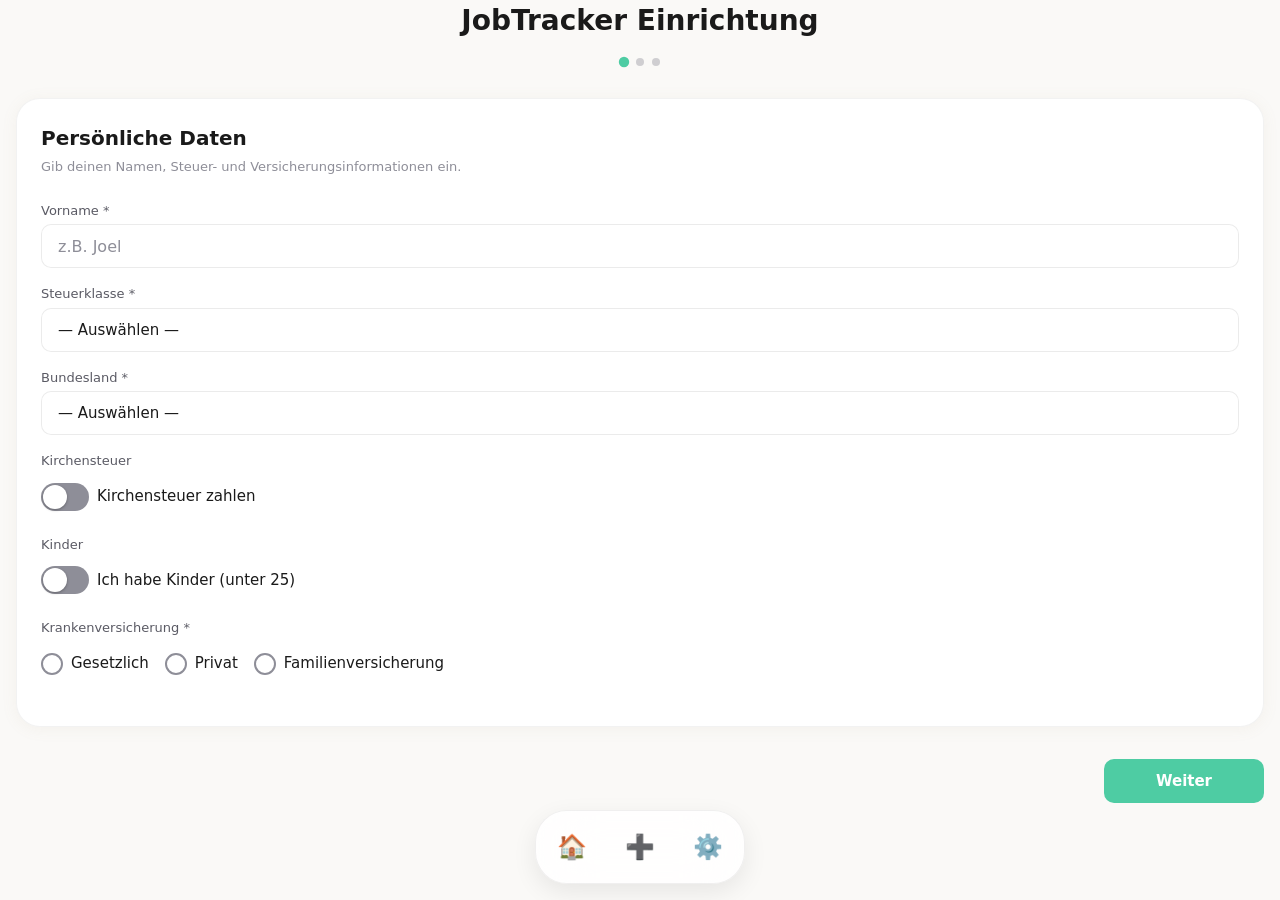
==== commit ae42d820: "v3.1.6 — Vorname capture, edge-to-edge header, cleaner chips - Onboarding: neues Vornamen-Feld in St" ====
--- a/index.html
+++ b/index.html
@@ -9,7 +9,7 @@
   <meta name="apple-mobile-web-app-title" content="JobTracker">
   <link rel="manifest" href="manifest.json">
   <link rel="apple-touch-icon" href="icons/icon-192.png">
-  <link rel="stylesheet" href="style.css?v=3.1.5">
+  <link rel="stylesheet" href="style.css?v=3.1.6">
   
   <!-- Apple Touch Startup Images for modern iPhones (high-fidelity glowing inline SVGs) -->
   <link rel="apple-touch-startup-image" href="data:image/svg+xml;utf8,<svg xmlns='http://www.w3.org/2000/svg' width='393' height='852' viewBox='0 0 393 852'><rect width='100%25' height='100%25' fill='%230a0a1a'/><g transform='translate(196.5, 426)'><circle r='50' fill='%230f0f2f' stroke='%234ecca3' stroke-width='2'/><path d='M-15,-10 h30 a3,3 0 0,1 3,3 v20 a3,3 0 0,1 -3,3 h-30 a3,3 0 0,1 -3,-3 v-20 a3,3 0 0,1 3,-3' fill='none' stroke='%234ecca3' stroke-width='2.5'/><path d='M-7,-10 v-4 a2,2 0 0,1 2,-2 h10 a2,2 0 0,1 2,2 v4' fill='none' stroke='%234ecca3' stroke-width='2'/><text y='90' font-family='-apple-system, BlinkMacSystemFont, sans-serif' font-size='24' font-weight='bold' fill='%23ffffff' text-anchor='middle' letter-spacing='1'>JobTracker</text><text y='115' font-family='-apple-system, BlinkMacSystemFont, sans-serif' font-size='12' fill='%23a0a0b0' text-anchor='middle'>Mobiles Schicht-Tracking</text></g></svg>" media='(device-width: 393px) and (device-height: 852px) and (-webkit-device-pixel-ratio: 3)'>
@@ -113,7 +113,13 @@
     <!-- Step 1: Personal Data -->
     <div id="onboarding-step-1" class="onboarding-step glass-surface layer-content" aria-labelledby="step-1-heading">
       <h2 id="step-1-heading">Persönliche Daten</h2>
-      <p class="step-description">Gib deine Steuer- und Versicherungsinformationen ein.</p>
+      <p class="step-description">Gib deinen Namen, Steuer- und Versicherungsinformationen ein.</p>
+
+      <div class="form-group">
+        <label class="form-label" for="onb-name">Vorname *</label>
+        <input type="text" id="onb-name" class="form-input" maxlength="40" placeholder="z.B. Joel" required aria-required="true" autocomplete="given-name">
+        <span class="field-error" id="error-name" role="alert"></span>
+      </div>
 
       <div class="form-group">
         <label class="form-label" for="onb-steuerklasse">Steuerklasse *</label>
--- a/style.css
+++ b/style.css
@@ -398,8 +398,14 @@
 /* V3.1.5: Gradient header lives inside #view-daily; other views need
    their own safe-area-aware top padding so titles don't stick to the
    iPhone notch. */
+/* V3.1.6: #view-daily must be edge-to-edge so the gradient header runs full-width.
+   Inner content gets its side-padding back via .scroll-content. */
 #view-daily {
-  padding-top: 0;
+  padding: 0;
+}
+#view-daily > .scroll-content {
+  padding-left: var(--spacing-md);
+  padding-right: var(--spacing-md);
 }
 #view-entry,
 #view-settings,
@@ -6397,7 +6403,9 @@
   --app-header-height: 0px;
 }
 
-/* Big warm gradient hero — V3.1.4: sticky shrinking single header (no separate compact bar) */
+/* Big warm gradient hero — V3.1.4: sticky shrinking single header (no separate compact bar)
+   V3.1.6: Header is full-width edge-to-edge. Negative side margins kill the parent padding,
+   internal padding handles the safe-area + horizontal breathing room. */
 .app-header {
   position: sticky;
   top: 0;
@@ -6413,7 +6421,7 @@
     linear-gradient(180deg, #f4d989 0%, #f0c764 28%, #1a1a24 100%);
   box-shadow: 0 12px 32px rgba(0, 0, 0, 0.28);
   border-bottom: none;
-  margin-bottom: 16px;
+  margin: 0 0 16px 0;
   /* Dynamic collapse via CSS variable set by JS scroll listener (0 = full, 1 = compact) */
   --scroll-collapse: 0;
   transition: box-shadow 0.2s ease, background 0.4s ease;
@@ -6659,44 +6667,45 @@
 }
 
 .header-chip {
-  background: rgba(255, 255, 255, 0.30);
-  -webkit-backdrop-filter: blur(20px) saturate(180%);
-  backdrop-filter: blur(20px) saturate(180%);
-  border-radius: 14px;
-  padding: 8px 10px;
+  /* V3.1.6: cleaner per-theme tinted glass — no grey wash in dark mode */
+  background: rgba(255, 255, 255, 0.14);
+  -webkit-backdrop-filter: blur(24px) saturate(180%);
+  backdrop-filter: blur(24px) saturate(180%);
+  border-radius: 16px;
+  padding: 10px 12px;
   display: flex;
   flex-direction: column;
-  gap: 2px;
-  border: 1px solid rgba(255, 255, 255, 0.40);
+  gap: 3px;
+  border: 1px solid rgba(255, 255, 255, 0.22);
   min-width: 0;
-  box-shadow: 0 2px 8px rgba(0, 0, 0, 0.06);
+  box-shadow: 0 4px 14px rgba(0, 0, 0, 0.10), inset 0 1px 0 rgba(255, 255, 255, 0.18);
 }
 body.theme-light .header-chip {
-  background: rgba(255, 255, 255, 0.65);
-  -webkit-backdrop-filter: blur(20px) saturate(180%);
-  backdrop-filter: blur(20px) saturate(180%);
-  border: 1px solid rgba(255, 255, 255, 0.7);
-  box-shadow: 0 2px 8px rgba(166, 144, 100, 0.08);
+  background: rgba(255, 255, 255, 0.55);
+  -webkit-backdrop-filter: blur(24px) saturate(180%);
+  backdrop-filter: blur(24px) saturate(180%);
+  border: 1px solid rgba(255, 255, 255, 0.85);
+  box-shadow: 0 4px 14px rgba(166, 144, 100, 0.10), inset 0 1px 0 rgba(255, 255, 255, 0.7);
 }
 body.theme-dark .app-header.gradient-monochrome .header-chip {
-  background: rgba(255, 255, 255, 0.10);
-  border: 1px solid rgba(255, 255, 255, 0.15);
+  background: rgba(255, 255, 255, 0.12);
+  border: 1px solid rgba(255, 255, 255, 0.18);
 }
 
 .header-chip__label {
-  font-size: 9px;
+  font-size: 10px;
   font-weight: 700;
-  color: rgba(0, 0, 0, 0.55);
+  color: rgba(0, 0, 0, 0.62);
   text-transform: uppercase;
-  letter-spacing: 0.5px;
+  letter-spacing: 0.6px;
   line-height: 1;
 }
 body.theme-dark .app-header.gradient-monochrome .header-chip__label {
-  color: rgba(255, 255, 255, 0.6);
+  color: rgba(255, 255, 255, 0.7);
 }
 
 .header-chip__val {
-  font-size: 14px;
+  font-size: 15px;
   font-weight: 800;
   color: #1a1a1a;
   font-variant-numeric: tabular-nums;
